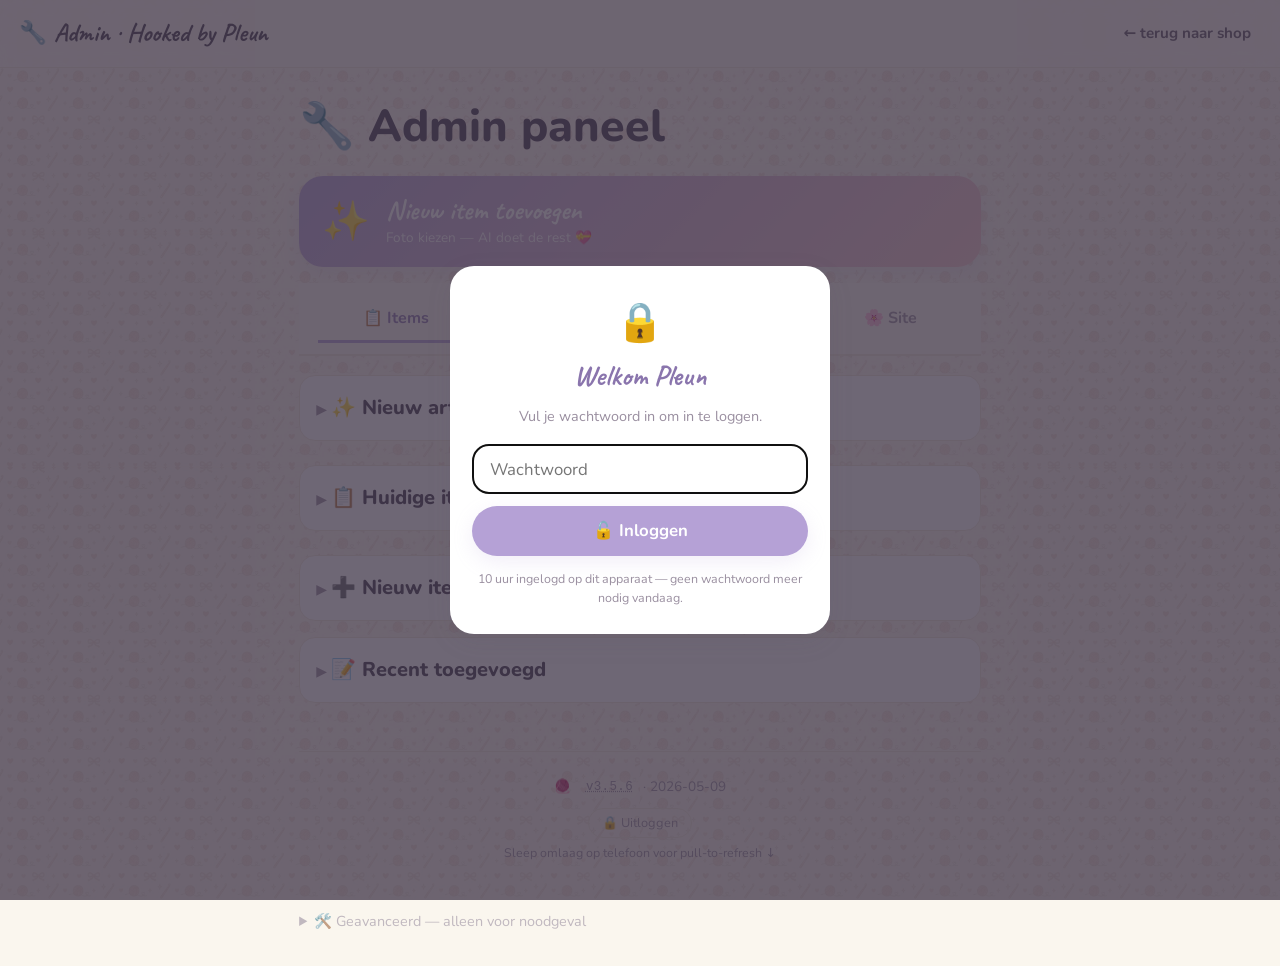
==== admin/index.html @ 7714fb84 "v3.5.6 — eenmalige import van oude KV-stats naar D1 Pleun vroeg: "zijn de oude stats nu verdwiunen?"" ====
<!DOCTYPE html>
<html lang="nl">
<head>
  <meta charset="UTF-8">
  <meta name="viewport" content="width=device-width, initial-scale=1.0">
  <meta http-equiv="Cache-Control" content="no-cache, no-store, must-revalidate">
  <meta http-equiv="Pragma" content="no-cache">
  <meta http-equiv="Expires" content="0">
  <title>🔧 Admin · Hooked by Pleun</title>
  <link rel="icon" type="image/png" href="../img/branding/app-icon.png">
  <link rel="stylesheet" href="../css/style.css?v=3.5.6">
  <link rel="preconnect" href="https://fonts.googleapis.com">
  <link rel="preconnect" href="https://fonts.gstatic.com" crossorigin>
  <link href="https://fonts.googleapis.com/css2?family=Nunito:wght@600;700;800&family=Caveat:wght@500;600;700&display=swap" rel="stylesheet">
  <style>
    .admin-form { max-width: 720px; margin: 2rem auto; padding: 0 1.2rem; }
    .admin-form .veld { margin-bottom: 1rem; }
    .admin-form label { display:block; font-weight:700; margin-bottom:0.3em; color: var(--c-ink); }
    .admin-form input, .admin-form textarea, .admin-form select {
      width: 100%; padding: 0.6em 1em;
      border: 2px solid var(--c-cream-dark); border-radius: var(--r-md);
      font-family: inherit; font-size: 1rem; background: white;
    }
    .admin-form input:focus, .admin-form textarea:focus { outline:2px solid var(--c-lavender); outline-offset:2px; border-color: var(--c-lavender); }
    .admin-form textarea { min-height: 80px; resize: vertical; }
    .admin-form .row { display: grid; grid-template-columns: 1fr 1fr; gap: 1rem; }

    /* === Hero-actie + tab-bar (Dana redesign v3.4) === */
    .hero-action {
      display: flex; align-items: center; gap: 1rem;
      width: 100%; padding: 1.2rem 1.4rem;
      background: linear-gradient(135deg, var(--c-lavender) 0%, var(--c-pink) 100%);
      border: none; border-radius: var(--r-lg);
      color: white; cursor: pointer; text-align: left;
      box-shadow: var(--shadow-warm);
      margin: 0.6rem 0 1rem;
      transition: transform 0.15s, box-shadow 0.15s;
      font-family: inherit;
    }
    .hero-action:hover { transform: translateY(-2px); box-shadow: 0 6px 22px rgba(181, 161, 214, 0.35); }
    .hero-action .hero-emoji { font-size: 2.4rem; flex-shrink: 0; }
    .hero-action .hero-titel { display: block; font-family: 'Caveat', cursive; font-size: 1.7rem; font-weight: 700; line-height: 1.1; }
    .hero-action .hero-sub { display: block; font-size: 0.85rem; opacity: 0.92; margin-top: 0.2em; font-weight: 400; }

    .admin-tabs {
      display: flex; gap: 0.3rem;
      border-bottom: 2px solid var(--c-cream-dark);
      margin-bottom: 1.2rem;
      overflow-x: auto;
      scrollbar-width: none;
    }
    .admin-tabs::-webkit-scrollbar { display: none; }
    .admin-tabs .tab-btn {
      flex: 1 0 auto;
      background: transparent; border: none;
      padding: 0.7em 1em;
      font-family: inherit; font-weight: 700; font-size: 1rem;
      color: var(--c-muted); cursor: pointer;
      border-radius: 0;
      border-bottom: 3px solid transparent;
      margin-bottom: -2px;
      transition: color 0.15s, border-color 0.15s;
      white-space: nowrap;
    }
    .admin-tabs .tab-btn:hover { color: var(--c-ink); }
    .admin-tabs .tab-btn.actief {
      color: var(--c-lavender-dark);
      border-bottom-color: var(--c-lavender);
    }
    .tab-badge {
      background: var(--c-mustard); color: white;
      padding: 0.05em 0.5em; border-radius: var(--r-pill);
      font-size: 0.72rem; font-weight: 700; margin-left: 0.2em;
    }
    .tab-panel { animation: fade-tab 0.2s ease; }
    .tab-panel[hidden] { display: none; }
    @keyframes fade-tab { from { opacity: 0; transform: translateY(4px); } to { opacity: 1; transform: translateY(0); } }

    .footer-detail { margin-top: 1.5rem; opacity: 0.6; }
    .footer-detail:hover { opacity: 0.9; }
    .footer-detail > summary { color: var(--c-muted); font-size: 0.9rem; cursor: pointer; }
    .item-row {
      display:flex; align-items:center; gap: 1rem;
      background: white; padding: 0.6rem; border-radius: var(--r-md);
      margin-bottom: 0.5rem; box-shadow: var(--shadow-soft);
    }
    .item-row img { width: 56px; height: 56px; object-fit: cover; border-radius: var(--r-sm); }
    .item-row .name { flex: 1; font-weight: 700; }
    .item-row .actions button { background:none; border:none; cursor:pointer; padding: 0.3em 0.6em; font-size: 1.1rem; }
    .json-export {
      background: var(--c-ink); color: var(--c-cream);
      padding: 1rem; border-radius: var(--r-md);
      font-family: 'Courier New', monospace; font-size: 0.85rem;
      max-height: 400px; overflow: auto; white-space: pre;
    }
    .info-banner {
      background: #FFF8E1; padding: 0.8em 1em;
      border-radius: var(--r-md); border: 1px solid #FFE57F;
      margin: 1rem 0; font-size: 0.95rem;
    }
    /* === AI Smart Mode === */
    .ai-smart {
      background: linear-gradient(135deg, #f4ebf7 0%, #FFF8E1 100%);
      border: 2px solid var(--c-lavender);
      border-radius: var(--r-lg);
      padding: 1.5rem;
      margin: 2rem 0;
      box-shadow: var(--shadow-soft);
    }
    .ai-smart h2 { margin-top: 0; }
    .ai-smart .ai-drop {
      border: 3px dashed var(--c-lavender-dark);
      border-radius: var(--r-md);
      padding: 2rem 1rem;
      text-align: center;
      background: white;
      cursor: pointer;
      transition: all 0.2s;
      margin-bottom: 1rem;
    }
    .ai-smart .ai-drop.has-photo { padding: 0.5rem; border-style: solid; }
    .ai-smart .ai-drop img { max-width: 100%; max-height: 240px; border-radius: var(--r-md); }
    /* === Foto-verbetersectie === */
    .photo-large-wrap {
      position: relative; border-radius: var(--r-md); overflow: hidden;
      margin-bottom: 0.7rem;
      background: transparent !important;
      min-height: 0 !important;
      max-height: none !important;
      display: block !important;
    }
    /* Hogere specificiteit dan .ai-smart .ai-drop img om max-height:240px te wissen */
    .photo-large-wrap img,
    .ai-smart .ai-drop .photo-large-wrap img {
      width: 100% !important; height: auto !important;
      max-height: none !important; min-height: 0 !important;
      display: block !important;
      object-fit: unset !important;
      background: transparent !important;
      border-radius: 0;
      transition: filter 0.15s;
    }
    .photo-mode-tabs {
      display: flex; border-radius: var(--r-md); overflow: hidden;
      border: 2px solid var(--c-cream-dark); margin-bottom: 0.6rem;
    }
    .photo-mode-btn {
      flex: 1; padding: 0.55em 0.3em; border: none; background: white;
      font-family: inherit; font-weight: 700; font-size: 0.82rem; cursor: pointer;
      color: var(--c-muted); transition: background 0.15s, color 0.15s;
      border-right: 2px solid var(--c-cream-dark);
    }
    .photo-mode-btn:last-child { border-right: none; }
    .photo-mode-btn.active { background: var(--c-lavender); color: white; }
    .photo-sliders {
      background: white; border-radius: var(--r-md); padding: 0.6rem 0.8rem;
      border: 2px solid var(--c-cream-dark); margin-bottom: 0.6rem;
    }
    .photo-slider-row { margin-bottom: 0.4rem; }
    .photo-slider-row:last-child { margin-bottom: 0; }
    .photo-slider-row label { font-size: 0.82rem; font-weight: 700; color: var(--c-ink); display: flex; justify-content: space-between; margin-bottom: 0.2em; }
    .photo-slider-row input[type=range] { width: 100%; accent-color: var(--c-lavender); cursor: pointer; }
    .photo-compare {
      display: grid; grid-template-columns: 1fr 1fr; gap: 0.5rem; margin-bottom: 0.5rem;
    }
    .photo-compare .pc-card {
      background: var(--c-cream); border: 2px solid transparent;
      border-radius: var(--r-md); padding: 0.4rem;
      cursor: pointer; text-align: center;
      transition: border-color 0.15s;
    }
    .photo-compare .pc-card:hover { border-color: var(--c-lavender); }
    .photo-compare .pc-card.selected { border-color: var(--c-lavender); background: #f4ebf7; }
    .photo-compare .pc-card img {
      width: 100%; aspect-ratio: 1/1; object-fit: cover;
      border-radius: var(--r-sm); display: block; margin-bottom: 0.25rem;
    }
    .photo-compare .pc-label { font-weight: 700; font-size: 0.78rem; color: var(--c-ink); }
    .photo-compare .pc-sub { font-size: 0.68rem; color: var(--c-muted); }
    .photo-actions { display: flex; gap: 0.5rem; margin-top: 0.5rem; }
    .photo-actions .btn { flex: 1; }
    /* Behouden voor stap-3 slider */
    .photo-bri-row {
      padding: 0.4rem 0.6rem; background: white; border-radius: var(--r-md);
      border: 2px solid var(--c-cream-dark);
    }
    .photo-bri-row label { font-size: 0.82rem; font-weight: 700; color: var(--c-ink); display: flex; justify-content: space-between; margin-bottom: 0.2em; }
    .photo-bri-row input[type=range] { width: 100%; accent-color: var(--c-lavender); cursor: pointer; }
    .ai-smart .ai-row { display: grid; grid-template-columns: 1fr 1fr; gap: 0.8rem; margin-bottom: 1rem; }
    .ai-smart input { padding: 0.7em 1em; border: 2px solid var(--c-cream-dark); border-radius: var(--r-md); font-size: 1rem; font-family: inherit; }
    .ai-smart input:focus { outline: 2px solid var(--c-lavender); outline-offset: 2px; border-color: var(--c-lavender); }
    .ai-preview {
      background: white; border-radius: var(--r-md); padding: 1rem;
      margin-top: 1rem; border-left: 4px solid var(--c-mustard);
      display: none;
    }
    .ai-preview.show { display: block; }
    .ai-preview .label { font-size: 0.85rem; color: var(--c-muted); font-weight: 700; text-transform: uppercase; letter-spacing: 0.05em; }
    .ai-preview .value { font-size: 1.05rem; margin-bottom: 0.6rem; }
    .ai-status { font-size: 0.95rem; padding: 0.6em 1em; border-radius: var(--r-md); margin-top: 0.6rem; display: none; }
    .ai-status.show { display: block; }
    .ai-status.success { background: #E8F5E9; color: #1B5E20; }
    .ai-status.error { background: #FFEBEE; color: #B71C1C; }
    .ai-status.busy { background: #E3F2FD; color: #0D47A1; }
    .ai-gate {
      background: white; padding: 1.5rem; border-radius: var(--r-md);
      text-align: center; margin: 1rem 0;
    }
    .ai-gate input { margin: 0.5rem 0; min-width: 240px; }

    /* === Wizard === */
    .wiz-steps {
      display: grid; grid-template-columns: repeat(4, 1fr); gap: 0.4rem;
      margin: 1rem 0 1.5rem;
    }
    .wiz-step {
      text-align: center; font-size: 0.8rem; font-weight: 700;
      padding: 0.6em 0.4em; border-radius: var(--r-md);
      background: white; color: var(--c-muted); border: 1px solid var(--c-cream-dark);
    }
    .wiz-step.done { background: #E8F5E9; color: #1B5E20; border-color: #C8E6C9; }
    .wiz-step.active { background: var(--c-lavender); color: white; border-color: var(--c-lavender-dark); }

    .wiz-pane { display: none; }
    .wiz-pane.active { display: block; }
    .wiz-pane h3 { margin-top: 0; color: var(--c-lavender-dark); }

    .wiz-grid { display: grid; gap: 0.8rem; margin-bottom: 1rem; }
    .wiz-grid .veld label { display: block; font-weight: 700; margin-bottom: 0.2em; font-size: 0.9rem; color: var(--c-ink); }
    .wiz-grid .hint { font-size: 0.8rem; color: var(--c-muted); margin: -0.1em 0 0.3em; }
    .wiz-grid input, .wiz-grid select, .wiz-grid textarea {
      width: 100%; padding: 0.6em 0.9em;
      border: 2px solid var(--c-cream-dark); border-radius: var(--r-md);
      font-family: inherit; font-size: 0.95rem; background: white; box-sizing: border-box;
    }
    .wiz-grid input:focus, .wiz-grid select:focus, .wiz-grid textarea:focus { outline: 2px solid var(--c-lavender); outline-offset: 2px; border-color: var(--c-lavender); }
    .wiz-grid textarea { resize: vertical; min-height: 70px; }
    @media (min-width: 600px) { .wiz-row { display: grid; grid-template-columns: 1fr 1fr; gap: 0.8rem; } }

    .wiz-panels { display: grid; gap: 1rem; }
    @media (min-width: 800px) { .wiz-panels { grid-template-columns: 1fr 1fr; } }

    /* === Panel-tabs (mobiel) === */
    .wiz-panel-tabs {
      display: flex; border-radius: var(--r-md); overflow: hidden;
      border: 2px solid var(--c-cream-dark); margin-bottom: 0.8rem;
    }
    .wiz-panel-tab {
      flex: 1; padding: 0.65em 0.4em; border: none;
      background: white; font-family: inherit; font-weight: 700;
      font-size: 0.88rem; cursor: pointer; color: var(--c-muted);
      transition: background 0.15s, color 0.15s;
      border-right: 2px solid var(--c-cream-dark);
    }
    .wiz-panel-tab:last-child { border-right: none; }
    .wiz-panel-tab.active { background: var(--c-lavender); color: white; }
    .wiz-panel-tab.tab-done { color: #2E7D32; }
    .wiz-panel-tab.active.tab-done { background: #2E7D32; color: white; }
    .wiz-panel.ch-off { display: none !important; }
    @media (max-width: 799px) {
      .wiz-panel { display: none; }
      .wiz-panel.tab-active:not(.ch-off) { display: flex; }
    }
    @media (min-width: 800px) {
      .wiz-panel-tabs { display: none; }
      .wiz-panel:not(.ch-off) { display: flex; }
    }
    .wiz-panel {
      background: white; border-radius: var(--r-md); padding: 1rem;
      box-shadow: var(--shadow-soft);
      display: flex; flex-direction: column; gap: 0.6rem;
      border-top: 4px solid var(--c-lavender);
    }
    .wiz-panel.approved { border-top-color: #2E7D32; background: #F1F8E9; }
    .wiz-panel h4 { margin: 0; color: var(--c-ink); display: flex; justify-content: space-between; align-items: center; }
    .wiz-panel h4 .badge-status { font-size: 0.75rem; padding: 0.2em 0.6em; border-radius: 99px; background: var(--c-cream-dark); color: var(--c-muted); }
    .wiz-panel.approved h4 .badge-status { background: #2E7D32; color: white; }
    .wiz-panel.busy { position: relative; }
    .wiz-panel.busy::after {
      content: '🌸 AI is bezig...';
      position: absolute; inset: 0;
      background: rgba(244, 235, 247, 0.92);
      display: flex; align-items: center; justify-content: center;
      font-weight: 700; color: var(--c-lavender-dark); font-size: 1.1rem;
      border-radius: var(--r-md);
      animation: pulseBusy 1.2s ease-in-out infinite;
      z-index: 10;
    }

    .wiz-preview {
      background: var(--c-cream); padding: 0.8rem; border-radius: var(--r-md);
      font-size: 0.9rem; line-height: 1.5; white-space: pre-wrap;
      max-height: 320px; overflow-y: auto;
    }
    .wiz-preview .pv-label { font-weight: 700; color: var(--c-lavender-dark); font-size: 0.8rem; text-transform: uppercase; letter-spacing: 0.04em; display: block; margin-top: 0.6em; }
    .wiz-preview .pv-label:first-child { margin-top: 0; }
    .wiz-preview .pv-edit {
      width: 100%; box-sizing: border-box;
      background: white; border: 2px solid var(--c-cream-dark); border-radius: 6px;
      padding: 0.5em 0.6em; font: inherit; color: inherit; -webkit-appearance: none;
      margin-top: 0.15em; transition: border-color 0.15s, background 0.15s;
      font-size: 16px;  /* iOS zoom-fix bij focus */
    }
    .wiz-preview .pv-edit:hover { border-color: var(--c-lavender); }
    .wiz-preview .pv-edit:focus { outline: 2px solid var(--c-lavender); outline-offset: 2px; border-color: var(--c-lavender); background: #fffdf6; }
    .wiz-preview textarea.pv-edit { min-height: 90px; resize: vertical; line-height: 1.45; }
    .wiz-edit-hint { font-size:0.78rem; color:var(--c-muted); margin:-0.2em 0 0.4em; font-style:italic; }

    .wiz-cmt { width: 100%; min-height: 60px; padding: 0.5em 0.8em; border: 2px solid var(--c-cream-dark); border-radius: var(--r-md); font-family: inherit; font-size: 0.9rem; resize: vertical; box-sizing: border-box; transition: border-color 0.2s; }
    .wiz-cmt:focus { outline: 2px solid var(--c-lavender); outline-offset: 2px; border-color: var(--c-lavender); }
    .wiz-cmt.shake { animation: shake 0.4s; border-color: #c62828; }
    @keyframes shake { 0%,100%{transform:translateX(0)} 25%{transform:translateX(-6px)} 75%{transform:translateX(6px)} }
    .refine-btn.btn-empty { opacity: 0.55; }
    .refine-btn.refine-busy {
      background: var(--c-lavender) !important;
      color: white !important;
      cursor: wait;
      animation: pulseBusy 1.2s ease-in-out infinite;
    }
    @keyframes pulseBusy { 0%,100%{opacity:1} 50%{opacity:0.65} }

    .wiz-chips { display: flex; flex-wrap: wrap; gap: 0.3rem; }
    .wiz-chip {
      background: var(--c-cream-dark); border: 1px solid var(--c-cream-dark); color: var(--c-text);
      padding: 0.25em 0.7em; border-radius: 99px; cursor: pointer; font-size: 0.8rem;
      font-family: inherit;
    }
    .wiz-chip:hover { background: var(--c-lavender); color: white; }

    .wiz-panel-actions { display: grid; grid-template-columns: 1fr 1fr; gap: 0.5rem; }
    .wiz-panel-publish { display: block; padding-top: 0.6rem; margin-top: 0.6rem; border-top: 2px dashed var(--c-cream-dark); }
    .wiz-panel-publish .btn { opacity: 0.75; transition: opacity 0.2s; }
    .wiz-panel.approved .wiz-panel-publish .btn { opacity: 1; }
    .wiz-publish-block {
      grid-column: 1 / -1;
      background: linear-gradient(135deg, var(--c-lavender), var(--c-pink));
      padding: 1.2rem; border-radius: var(--r-md); text-align: center; color: white;
      margin-top: 1rem; display: none;
    }
    .wiz-publish-block.show { display: block; }
    .wiz-publish-block h3 { color: white; margin-top: 0; }
    .wiz-publish-block .btn { background: white; color: var(--c-lavender-dark); }
    .wiz-publish-block .btn:hover { background: var(--c-cream); }

    .wiz-loader {
      text-align: center; padding: 2rem;
      font-size: 1.1rem; color: var(--c-lavender-dark);
    }
    .wiz-loader-icon { font-size: 2.5rem; animation: pulse 1.2s ease-in-out infinite; display: inline-block; }
    @keyframes pulse { 0%, 100% { transform: scale(1); } 50% { transform: scale(1.15); } }
  </style>
</head>
<body>

  <!-- Login-modal — verschijnt bij pagina-open als geen geldige sessie -->
  <div id="login-modal" style="display:none; position:fixed; inset:0; background:rgba(62,52,71,0.75); z-index:2000; align-items:center; justify-content:center; padding:1rem;">
    <div style="background:white; border-radius:var(--r-lg); padding:1.6rem 1.4rem; max-width:380px; width:100%; box-shadow:var(--shadow-medium); text-align:center;">
      <p style="font-size:2.4rem; margin:0">🔒</p>
      <h2 style="margin:0.2em 0 0.4em; font-family:'Caveat', cursive; color:var(--c-lavender-dark); font-size:1.8rem">Welkom Pleun</h2>
      <p style="color:var(--c-muted); margin:0 0 1rem; font-size:0.9rem">Vul je wachtwoord in om in te loggen.</p>
      <input type="password" id="login-pw" placeholder="Wachtwoord" autofocus
             style="width:100%; padding:0.7em 0.9em; border:2px solid var(--c-cream-dark); border-radius:var(--r-md); font-family:inherit; font-size:1.05rem; margin-bottom:0.7rem; box-sizing:border-box">
      <button type="button" id="login-submit" class="btn full" style="font-size:1.05rem">🔓 Inloggen</button>
      <p id="login-msg" style="display:none; margin:0.6rem 0 0; font-size:0.85rem; color:#B71C1C"></p>
      <p style="font-size:0.78rem; color:var(--c-muted); margin:0.8rem 0 0">10 uur ingelogd op dit apparaat — geen wachtwoord meer nodig vandaag.</p>
    </div>
  </div>

  <nav>
    <a href="../index.html" class="logo"><span class="icon">🔧</span> Admin · Hooked by Pleun</a>
    <div class="links"><a href="../index.html">← terug naar shop</a></div>
  </nav>

  <div class="admin-form">
    <h1>🔧 Admin paneel</h1>

    <!-- Hero: primaire actie — nieuw item toevoegen via AI wizard -->
    <button type="button" id="hero-new-item" class="hero-action" onclick="openHeroWizard()">
      <span class="hero-emoji">✨</span>
      <span>
        <span class="hero-titel">Nieuw item toevoegen</span>
        <span class="hero-sub">Foto kiezen — AI doet de rest 💝</span>
      </span>
    </button>

    <!-- Tab-bar — Pleun klikt naar wat ze nu wil doen -->
    <nav class="admin-tabs" role="tablist">
      <button type="button" class="tab-btn actief" data-tab="items" role="tab">📋 Items</button>
      <button type="button" class="tab-btn" data-tab="reviews" role="tab">💬 Reviews <span id="tab-reviews-badge" class="tab-badge" style="display:none">0</span></button>
      <button type="button" class="tab-btn" data-tab="stats" role="tab">📊 Stats</button>
      <button type="button" class="tab-btn" data-tab="site" role="tab">🌸 Site</button>
    </nav>

    <!-- Modus-switcher (verstopt, alleen actief in Geavanceerd) -->
    <div class="modus-switcher" hidden>
      <button class="ms-btn actief" data-modus="single">✨ Eén item</button>
      <button class="ms-btn ms-btn-small" data-modus="bulk" title="Alleen samen met papa!">📦 Bulk</button>
    </div>

    <!-- ================================================ -->
    <!-- 📦 BULK IMPORT — voor Dave                        -->
    <!-- ================================================ -->
    <div class="bulk-section" id="bulk-section" hidden>
      <h2>📦 Bulk import — meerdere items tegelijk</h2>
      <p style="color:var(--c-text); margin-top:0">
        Upload alle foto's, groepeer ze per artikel en vul tekst + prijs in.
        Dave's chat genereert daarna de leuke Pleun-stem teksten en zet alles op de site.
      </p>

      <div class="bulk-step">
        <h3>Stap 1 — Foto's kiezen</h3>
        <button class="btn full" id="bulk-pick-btn">📸 Selecteer foto's uit een map</button>
        <input type="file" id="bulk-files" multiple accept="image/*" hidden>
        <p class="cd-hint">Tip: tik op de eerste foto, scroll, shift-tik op de laatste om alles tegelijk te kiezen.</p>
      </div>

      <div class="bulk-step" id="bulk-items-wrap" hidden>
        <h3>Stap 2 — Groeperen en invullen</h3>
        <p class="cd-hint">Elke foto = standaard 1 item. Voeg foto's bij een item toe via <em>+ extra foto</em>, of voeg een kleur-variant toe via <em>+ kleur</em>.</p>
        <div id="bulk-items"></div>
      </div>

      <div class="bulk-step" id="bulk-export-wrap" hidden>
        <h3>Stap 3 — Exporteren</h3>
        <p class="cd-hint">Download een ZIP met alle bewerkte foto's + intake.json. Geef die aan Dave's chat — hij regelt de rest.</p>
        <button class="btn full" id="bulk-export-btn">💾 Download intake.zip</button>
        <p id="bulk-export-status" class="cd-hint" style="margin-top:0.5em"></p>
      </div>
    </div>

    <!-- Foto-bewerk modal -->
    <div class="bulk-photo-modal" id="bulk-photo-modal" hidden>
      <div class="bulk-photo-box">
        <button class="bulk-photo-close" aria-label="Sluiten">×</button>
        <div class="bulk-photo-preview"><canvas id="bulk-photo-canvas"></canvas></div>
        <div class="bulk-photo-controls">
          <label>☀️ Helderheid <span id="bulk-bri-val">0</span></label>
          <input type="range" id="bulk-bri" min="-50" max="50" step="5" value="0">
          <label>🎚️ Contrast <span id="bulk-con-val">0</span></label>
          <input type="range" id="bulk-con" min="-50" max="50" step="5" value="0">
          <label>🌈 Saturatie <span id="bulk-sat-val">0</span></label>
          <input type="range" id="bulk-sat" min="-50" max="50" step="5" value="0">
          <div style="display:flex; gap:0.5rem; margin-top:0.6rem">
            <button class="btn secondary" id="bulk-photo-reset" style="flex:1">↺ Reset</button>
            <button class="btn" id="bulk-photo-save" style="flex:2">✅ Toepassen</button>
          </div>
        </div>
      </div>
    </div>

    <!-- ====== TAB: ITEMS — alles rond items toevoegen/bewerken ====== -->
    <section class="tab-panel actief" id="tab-items" data-tab="items">

    <!-- ================================================ -->
    <!-- ✨ AI Wizard — voor Pleun                          -->
    <!-- ================================================ -->
    <details class="admin-section" id="ai-wizard-details" style="margin-bottom:1rem">
      <summary>✨ Nieuw artikel toevoegen (AI-wizard)</summary>
    <div class="ai-smart" id="ai-smart" style="margin-top:0.6rem">
      <h2>✨ Nieuw artikel toevoegen</h2>
      <p style="color:var(--c-text); margin-top:0">Vul iets in over je nieuwe item. AI schrijft een tekst voor de site én een post voor je WhatsApp-kanaal. Je kan alles aanpassen tot het perfect is.</p>

      <!-- Wachtwoord-poort -->
      <div class="ai-gate" id="ai-gate">
        <p style="margin-top:0">🔒 Wachtwoord nodig</p>
        <input type="password" id="ai-password" placeholder="Wachtwoord">
        <br>
        <button class="btn" onclick="aiUnlock()">🔓 Inloggen</button>
        <p id="ai-gate-msg" style="color:var(--c-muted); font-size:0.9rem; margin-bottom:0"></p>
      </div>

      <!-- Wizard (verschijnt na login) -->
      <div id="ai-main" style="display:none">
        <div class="wiz-steps">
          <div class="wiz-step active" data-step="1">1. Invullen</div>
          <div class="wiz-step" data-step="2">2. AI maakt</div>
          <div class="wiz-step" data-step="3">3. Review</div>
          <div class="wiz-step" data-step="4">4. Plaatsen</div>
        </div>

        <!-- ===== STAP 1: INPUT ===== -->
        <div class="wiz-pane active" data-pane="1">
          <h3>📸 Vertel iets over je nieuwe item</h3>

          <div class="ai-drop" id="ai-drop">
            <div id="ai-drop-content">
              <p style="font-size:2.5rem; margin:0">📸</p>
              <p style="font-weight:700; color:var(--c-lavender-dark); margin:0.5em 0">
                Tap om foto te kiezen <em>of sleep 'm hierin</em>
              </p>
              <p style="color:var(--c-muted); font-size:0.9rem; margin:0">JPG of PNG, vanuit camera-rol of map</p>
            </div>
            <input id="ai-file" type="file" accept="image/*" style="display:none">
          </div>

          <div class="wiz-grid">
            <div class="wiz-row">
              <div class="veld">
                <label>Naam *</label>
                <input id="w-naam" placeholder="bv. Lichtroze scrunchie">
              </div>
              <div class="veld">
                <label>Prijs (€) *</label>
                <input id="w-prijs" type="number" step="0.25" min="0" placeholder="8">
              </div>
            </div>

            <div class="wiz-row">
              <div class="veld">
                <label>Categorie</label>
                <select id="w-categorie">
                  <option value="">— laat AI raden —</option>
                  <option>diertjes</option>
                  <option>scrunchies</option>
                  <option>blobs</option>
                  <option>sleutelhangers</option>
                  <option>mutsen</option>
                  <option>onderzetters</option>
                  <option>tassen</option>
                  <option>haakpakketten</option>
                </select>
              </div>
              <div class="veld">
                <label>Hoeveel uur duurde het?</label>
                <input id="w-uren" placeholder="bv. 2 uur, of een hele middag">
              </div>
            </div>

            <div class="veld">
              <label>Kleuren of welke wol</label>
              <p class="hint">Als je het zelf invult is AI accurater dan wanneer ie alleen de foto ziet.</p>
              <input id="w-kleuren" placeholder="bv. lila, peach, beige · katoen Drops Paris">
            </div>

            <div class="veld">
              <label>Voor wie zou dit leuk zijn?</label>
              <input id="w-voorwie" placeholder="bv. iemand die van pastel houdt, of een tienermeisje">
            </div>

            <div class="wiz-row">
              <div class="veld">
                <label>Afmeting (optioneel)</label>
                <input id="w-afmeting" placeholder="bv. 4 cm breed, of 12 cm hoog">
              </div>
              <div class="veld">
                <label>Iets bijzonders eraan?</label>
                <input id="w-bijzonders" placeholder="bv. eerste van een serie, of glow-in-the-dark">
              </div>
            </div>

            <div class="veld">
              <label>Vertel iets over dit ding (in je eigen woorden)</label>
              <p class="hint">Hoe meer je vertelt, hoe beter AI je stem kan vangen.</p>
              <textarea id="w-vrij" placeholder="bv. 'ik heb deze gehaakt toen ik in het vliegtuig zat naar oma. de kleuren zijn zo zacht en knuffelig'"></textarea>
            </div>
          </div>

          <div class="veld" style="background:white; padding:0.9rem 1rem; border-radius:var(--r-md); margin-top:0.5rem">
            <label style="margin-bottom:0.4em">Wat wil je hiervan maken?</label>
            <p class="hint" style="margin:0 0 0.5em">Vink aan wat je wil. AI maakt alleen het aangevinkte.</p>
            <label style="display:flex; align-items:center; gap:0.5em; font-weight:500; margin:0.3em 0; cursor:pointer">
              <input type="checkbox" id="ch-website" checked style="width:1.2em; height:1.2em; cursor:pointer">
              <span>🌐 Een tekst voor op de website</span>
            </label>
            <label style="display:flex; align-items:center; gap:0.5em; font-weight:500; margin:0.3em 0; cursor:pointer">
              <input type="checkbox" id="ch-social" checked style="width:1.2em; height:1.2em; cursor:pointer">
              <span>📱 Een post voor het WhatsApp-kanaal</span>
            </label>
          </div>

          <button class="btn full" id="btn-generate" onclick="wizGenerate()">✨ Maak voorstellen (AI)</button>
        </div>

        <!-- ===== STAP 2: LOADING ===== -->
        <div class="wiz-pane" data-pane="2">
          <div class="wiz-loader">
            <div class="wiz-loader-icon">🌸</div>
            <p>AI is aan het werk...<br><small style="color:var(--c-muted)">Foto bekijken + tekst schrijven (~5-15 sec)</small></p>
          </div>
        </div>

        <!-- ===== STAP 3: REVIEW ===== -->
        <div class="wiz-pane" data-pane="3">
          <h3>👀 Bekijk en pas aan</h3>
          <p style="color:var(--c-muted); margin-top:-0.5em">Klik op tekst om aan te passen. "✓ Akkoord" → krijg je een plaats-knop. Je kunt alleen de website plaatsen, alleen de WhatsApp-post kopiëren, of allebei.</p>

          <!-- Foto-overzicht + sliders -->
          <div id="step3-photo" style="display:none; margin-bottom:0.8rem; background:white; border-radius:var(--r-md); padding:0.7rem; box-shadow:var(--shadow-soft)">
            <div style="display:flex; gap:0.8rem; align-items:flex-start">
              <img id="step3-thumb" src="" alt="gekozen foto" style="width:80px; height:80px; object-fit:cover; border-radius:var(--r-sm); flex-shrink:0; transition:filter 0.15s">
              <div style="flex:1; min-width:0">
                <div style="font-weight:700; font-size:0.85rem; margin-bottom:0.4em; color:var(--c-lavender-dark)">📸 Hoofdfoto</div>
                <div class="photo-bri-row" style="margin:0 0 0.4rem">
                  <label>☀️ Helderheid <span id="bri-val3">0</span></label>
                  <input type="range" id="photo-bri3" min="-50" max="50" step="5" value="0">
                </div>
                <div class="photo-bri-row" style="margin:0">
                  <label>🎚️ Contrast <span id="con-val3">0</span></label>
                  <input type="range" id="photo-con3" min="-50" max="50" step="5" value="0">
                </div>
              </div>
            </div>
          </div>

          <!-- Extra foto's (multi) -->
          <div id="step3-extra-photos" style="display:none; margin-bottom:0.8rem; background:white; border-radius:var(--r-md); padding:0.7rem; box-shadow:var(--shadow-soft)">
            <div style="display:flex; align-items:center; justify-content:space-between; margin-bottom:0.5rem; gap:0.5rem; flex-wrap:wrap">
              <strong style="color:var(--c-lavender-dark); font-size:0.9rem">📷 Extra foto's hoofdvariant <span id="extra-count" style="color:var(--c-muted); font-weight:400">(0)</span></strong>
              <input type="text" id="hoofd-kleur" placeholder="Kleur hoofdvariant (bv. lichtroze)" style="flex:1; min-width:140px; padding:0.35em 0.6em; font-family:inherit; font-size:0.85rem; border:1.5px solid var(--c-cream-dark); border-radius:var(--r-sm); background:white">
              <button type="button" id="btn-extra-add" style="background:var(--c-cream); border:1.5px dashed var(--c-lavender); border-radius:var(--r-sm); padding:0.35em 0.7em; font-family:inherit; font-size:0.85rem; cursor:pointer; color:var(--c-lavender-dark)">+ Foto's</button>
              <input type="file" id="extra-files" multiple accept="image/*" hidden>
            </div>
            <p class="cd-hint" style="margin:0 0 0.4em 0; font-size:0.78rem">Kleur is alleen nodig als je hieronder ook andere kleur-varianten toevoegt.</p>
            <div id="extra-photos-list"></div>
          </div>

          <!-- Kleur-varianten -->
          <div id="step3-color-variants" style="display:none; margin-bottom:0.8rem; background:white; border-radius:var(--r-md); padding:0.7rem; box-shadow:var(--shadow-soft)">
            <div style="display:flex; align-items:center; justify-content:space-between; margin-bottom:0.5rem">
              <strong style="color:var(--c-pink-dark); font-size:0.9rem">🎨 Kleur-varianten <span id="cv-count" style="color:var(--c-muted); font-weight:400">(0)</span></strong>
              <button type="button" id="btn-cv-add" style="background:var(--c-cream); border:1.5px dashed var(--c-pink-dark); border-radius:var(--r-sm); padding:0.35em 0.7em; font-family:inherit; font-size:0.85rem; cursor:pointer; color:var(--c-pink-dark)">+ Kleur-variant</button>
            </div>
            <p class="cd-hint" style="margin:0 0 0.4em 0; font-size:0.78rem">Voor items die in meerdere kleuren bestaan — elke kleur heeft eigen foto's en voorraad.</p>
            <div id="color-variants-list"></div>
          </div>

          <div id="panel-tabs-wrap" style="display:none">
            <div class="wiz-panel-tabs" id="panel-tabs">
              <button class="wiz-panel-tab active" id="tab-website" onclick="selectPanelTab('website')">🌐 Website</button>
              <button class="wiz-panel-tab" id="tab-social" onclick="selectPanelTab('social')">📱 WhatsApp</button>
            </div>
            <p style="font-size:0.78rem; color:var(--c-muted); margin:0.2em 0 0.6em; text-align:center">Schakel hier tussen de website-tekst en de WhatsApp-post</p>
          </div>

          <div class="wiz-panels">
            <!-- Website panel -->
            <div class="wiz-panel" id="panel-website">
              <h4>🌐 Op de website <span class="badge-status">in review</span></h4>
              <div class="wiz-preview" id="prev-website"></div>
              <textarea class="wiz-cmt" id="cmt-website" placeholder="Wat moet anders? (laat leeg = ✓ akkoord)"></textarea>
              <div class="wiz-chips" id="chips-website">
                <button type="button" class="wiz-chip" data-chip="korter">korter</button>
                <button type="button" class="wiz-chip" data-chip="vrolijker">vrolijker</button>
                <button type="button" class="wiz-chip" data-chip="meer emoji">meer emoji</button>
                <button type="button" class="wiz-chip" data-chip="minder formeel">minder formeel</button>
                <button type="button" class="wiz-chip" data-chip="korter en speelser">korter en speelser</button>
              </div>
              <div class="wiz-panel-actions">
                <button class="btn secondary refine-btn" data-type="website" onclick="wizRefine('website')">🔄 Andere versie</button>
                <button class="btn mustard" onclick="wizApprove('website')">✓ Akkoord</button>
              </div>
              <div class="wiz-panel-publish">
                <button class="btn full mustard" onclick="wizPublish()">🌐 Plaats op de site</button>
                <p style="font-size:0.78rem; color:var(--c-muted); margin:0.3em 0 0; text-align:center">Foto + tekst gaan naar GitHub</p>
              </div>
            </div>

            <!-- Social panel -->
            <div class="wiz-panel" id="panel-social">
              <h4>📱 WhatsApp-kanaal <span class="badge-status">in review</span></h4>
              <div class="wiz-preview" id="prev-social"></div>
              <textarea class="wiz-cmt" id="cmt-social" placeholder="Wat moet anders? (laat leeg = ✓ akkoord)"></textarea>
              <div class="wiz-chips" id="chips-social">
                <button type="button" class="wiz-chip" data-chip="meer emoji">meer emoji</button>
                <button type="button" class="wiz-chip" data-chip="spannender">spannender</button>
                <button type="button" class="wiz-chip" data-chip="korter">korter</button>
                <button type="button" class="wiz-chip" data-chip="met meer hype">met meer hype</button>
                <button type="button" class="wiz-chip" data-chip="rustiger">rustiger</button>
              </div>
              <div class="wiz-panel-actions">
                <button class="btn secondary refine-btn" data-type="social" onclick="wizRefine('social')">🔄 Andere versie</button>
                <button class="btn mustard" onclick="wizApprove('social')">✓ Akkoord</button>
              </div>
              <div class="wiz-panel-publish">
                <button class="btn full mustard" onclick="wizCopySocial()">📤 Deel via WhatsApp (+ foto)</button>
                <p style="font-size:0.78rem; color:var(--c-muted); margin:0.3em 0 0; text-align:center">Plak in je WhatsApp-kanaal</p>
              </div>
            </div>
          </div>

          <div class="wiz-publish-block" id="wiz-publish-block" style="display:none"></div>
        </div>

        <!-- ===== STAP 4: SUCCESS ===== -->
        <div class="wiz-pane" data-pane="4">
          <div style="text-align:center; padding:2rem 1rem">
            <div style="font-size:3rem">✅</div>
            <h3 id="success-title">Klaar!</h3>
            <p id="success-msg" style="color:var(--c-text)"></p>
            <div class="bestel-acties" style="max-width:340px; margin:1rem auto">
              <button class="btn full" onclick="wizCopySocial()">📤 Deel via WhatsApp (+ foto)</button>
              <button class="btn secondary full" onclick="wizReset()">➕ Volgend item</button>
            </div>
          </div>
        </div>

        <div class="ai-status" id="ai-status"></div>
      </div>
    </div>
    </details>

    <details style="margin-top:1.5rem" class="admin-section">
      <summary>📋 Huidige items <span id="huidige-count-badge" class="section-count"></span></summary>
      <div id="item-list" style="margin-top:0.8rem"></div>
    </details>

    <details class="admin-section" id="form-details" style="margin-top:1.5rem">
      <summary>➕ Nieuw item / bewerken</summary>
      <p style="color:var(--c-muted); font-size:0.9rem; margin:0.5rem 0">Klik op ✏️ bij een item hierboven, of vul hieronder een nieuw item in. Wijziging gaat direct live op de site.</p>

    <!-- AI-balk — verschijnt alleen bij bestaand item bewerken -->
    <div id="edit-ai-bar" style="display:none; background:linear-gradient(135deg,#f4ebf7,#FFF8E1); border:2px solid var(--c-lavender); border-radius:var(--r-md); padding:1rem; margin-bottom:1rem">
      <div style="font-weight:700; margin:0 0 0.7rem; color:var(--c-lavender-dark); font-size:0.95rem">✏️ Bezig met: <span id="edit-item-naam"></span></div>

      <!-- Smart edit: AI past gerichte wijziging toe in eigen woorden -->
      <div style="background:white; border-radius:var(--r-sm); padding:0.7rem 0.8rem; margin-bottom:0.7rem">
        <label for="smart-edit-text" style="font-weight:700; font-size:0.9rem; color:var(--c-ink); display:block; margin-bottom:0.2em">
          💬 Snelle wijziging in eigen woorden
        </label>
        <p style="font-size:0.8rem; color:var(--c-muted); margin:0 0 0.4rem">
          Bijv: <em>"haal duplicaat kleuren weg, hou alleen lichtgroen en donkergroen"</em>, of <em>"verander de naam in Sammie Junior"</em>. Foto's blijven gegarandeerd intact.
        </p>
        <textarea id="smart-edit-text" placeholder="Wat wil je veranderen?" style="width:100%; min-height:55px; padding:0.5em 0.7em; border:2px solid var(--c-cream-dark); border-radius:var(--r-sm); font-family:inherit; font-size:0.92rem; resize:vertical"></textarea>
        <button type="button" class="btn full mustard" id="btn-smart-edit" onclick="smartEdit()" style="margin-top:0.4rem">✨ AI past het aan</button>
        <p id="smart-edit-status" style="display:none; margin:0.4rem 0 0; font-size:0.85rem"></p>
      </div>

      <div style="display:flex; gap:0.5rem; flex-wrap:wrap">
        <button type="button" class="btn secondary" onclick="editWithAI()">✨ AI herzien (alles opnieuw)</button>
        <button type="button" class="btn secondary" id="edit-photo-toggle-btn" onclick="toggleEditPhotoTweak()">📸 Foto tweaken</button>
      </div>

      <!-- Foto-tweak panel -->
      <div id="edit-photo-tweak" style="display:none; margin-top:1rem; padding-top:1rem; border-top:2px dashed var(--c-cream-dark)">
        <div id="edit-photo-loading" style="text-align:center; padding:1rem; color:var(--c-muted)">📸 Foto laden...</div>
        <div id="edit-photo-ui" style="display:none">
          <div class="photo-large-wrap">
            <img id="ep-preview" src="" alt="foto preview">
          </div>
          <div class="photo-mode-tabs">
            <button class="photo-mode-btn active" data-mode="auto"      onclick="editPhotoSetMode('auto')">🤖 Automatisch</button>
            <button class="photo-mode-btn"         data-mode="origineel" onclick="editPhotoSetMode('origineel')">📷 Origineel</button>
            <button class="photo-mode-btn"         data-mode="handmatig" onclick="editPhotoSetMode('handmatig')">✏️ Handmatig</button>
          </div>
          <div class="photo-sliders" id="ep-sliders" style="display:none">
            <div class="photo-slider-row">
              <label>☀️ Helderheid <span id="ep-bri-val">0</span></label>
              <input type="range" id="ep-bri" min="-50" max="50" step="5" value="0">
            </div>
            <div class="photo-slider-row">
              <label>🎚️ Contrast <span id="ep-con-val">0</span></label>
              <input type="range" id="ep-con" min="-50" max="50" step="5" value="0">
            </div>
          </div>
          <div class="photo-compare" id="ep-compare">
            <div class="pc-card" data-pick="original" onclick="editPhotoPickBase('original')">
              <img id="ep-orig-thumb" src="" alt="origineel">
              <div class="pc-label">Origineel</div>
              <div class="pc-sub">jouw foto</div>
            </div>
            <div class="pc-card selected" data-pick="enhanced" onclick="editPhotoPickBase('enhanced')">
              <img id="ep-enh-thumb" src="" alt="opgefrist">
              <div class="pc-label">Opgefrist ✨</div>
              <div class="pc-sub" id="ep-enh-sub">lichter &amp; kleurvoller</div>
            </div>
          </div>
          <div class="photo-actions">
            <button type="button" class="btn mustard" onclick="editPhotoDownload()">📥 Download getweakte foto</button>
          </div>
          <p style="font-size:0.78rem; color:var(--c-muted); margin:0.3em 0 0">Verplaats de gedownloade foto naar <code>img/items/</code> en push naar GitHub.</p>
        </div>
        <div id="edit-photo-error" style="display:none; background:#FFEBEE; color:#B71C1C; font-size:0.9rem; padding:0.6rem 0.8rem; border-radius:var(--r-md); margin-top:0.5rem"></div>
      </div>
    </div>

    <form id="form-item" class="admin-form">
      <input type="hidden" id="f-id-original">
      <div class="row">
        <div class="veld">
          <label for="f-id">ID (geen spaties, lowercase)</label>
          <input id="f-id" placeholder="bv. blob-stress-paars" required>
        </div>
        <div class="veld">
          <label for="f-categorie">Categorie</label>
          <select id="f-categorie" required></select>
        </div>
      </div>
      <div class="veld">
        <label for="f-naam">Naam</label>
        <input id="f-naam" placeholder="bv. Stress-bal Blob — Paars" required>
      </div>
      <div class="veld">
        <label for="f-naam-en">Naam (Engels, optioneel)</label>
        <input id="f-naam-en" placeholder="bv. Stress-ball Blob — Purple">
      </div>
      <div class="row">
        <div class="veld">
          <label for="f-prijs">Prijs (€)</label>
          <input id="f-prijs" type="number" step="0.25" min="0" placeholder="5.25" required>
        </div>
        <div class="veld">
          <label for="f-prijs-oud">Oude prijs (sale, optioneel)</label>
          <input id="f-prijs-oud" type="number" step="0.25" min="0">
        </div>
      </div>
      <div class="row">
        <div class="veld">
          <label for="f-status">Status</label>
          <select id="f-status">
            <option value="beschikbaar">Beschikbaar</option>
            <option value="uitverkocht">Uitverkocht</option>
            <option value="binnenkort">Binnenkort</option>
            <option value="showcase">Op maat / showcase</option>
          </select>
        </div>
        <div class="veld">
          <label for="f-voorraad">Voorraad (aantal)</label>
          <input id="f-voorraad" type="number" min="0" value="1">
        </div>
      </div>
      <div class="veld">
        <label>📸 Foto's per kleur-variant</label>
        <p style="font-size:0.83rem; color:var(--c-muted); margin:0 0 0.5rem">
          Sleep elke foto onder de juiste kleur. Hoofdfoto = eerste foto van eerste variant. Verwijderen koppelt los — bestand blijft bewaard op GitHub.
        </p>
        <div id="variant-editor"></div>
        <button type="button" class="btn secondary" onclick="addVariant()" style="margin-top:0.4rem">➕ Variant toevoegen</button>
        <input type="hidden" id="f-foto">
        <input type="file" id="upload-photo-input" hidden accept="image/*">
        <p id="variant-status" style="display:none; margin:0.4rem 0 0; font-size:0.85rem"></p>
      </div>
      <div class="veld">
        <label for="f-beschrijving">Beschrijving</label>
        <textarea id="f-beschrijving" required placeholder="Schattig handgehaakt ..."></textarea>
      </div>
      <div class="row">
        <div class="veld">
          <label for="f-afmeting">Afmeting (optioneel)</label>
          <input id="f-afmeting" placeholder="bv. 8 cm">
        </div>
        <div class="veld">
          <label for="f-kleuren">Kleuren (komma-gescheiden)</label>
          <input id="f-kleuren" placeholder="lila, roze">
        </div>
      </div>
      <div class="veld">
        <label><input type="checkbox" id="f-uitgelicht"> Uitgelicht (op homepage tonen)</label>
        <label><input type="checkbox" id="f-nieuw"> Nieuw (label "Nieuw 🌸")</label>
      </div>
      <div class="bestel-acties">
        <button type="submit" class="btn full">💾 Bewaren</button>
        <button type="reset" class="btn secondary full" onclick="resetForm()">↺ Form leegmaken</button>
      </div>
    </form>
    </details>

    </section><!-- /tab-items -->

    <details class="footer-detail" id="geavanceerd-block" style="margin-top:3rem; opacity:0.6">
      <summary style="cursor:pointer; color:var(--c-muted); font-size:0.9rem">🛠️ Geavanceerd — alleen voor noodgeval</summary>
      <div style="padding:1rem 0">
        <h3 style="margin-top:1rem">📤 Export naar items.json</h3>
        <p style="color:var(--c-muted); font-size:0.9rem">Alleen nodig als auto-publish niet werkt (bv. internet weg). Genereer JSON en plak handmatig in <code>data/items.json</code>.</p>
        <button class="btn secondary" onclick="exportJSON()">📋 Genereer + kopieer naar klembord</button>
        <pre class="json-export" id="json-output" style="margin-top:1rem; display:none"></pre>

        <h3 style="margin-top:2rem">🔄 Reset</h3>
        <p style="color:var(--c-muted); font-size:0.9rem">Haal de live data van de site op (lokale niet-gesynchroniseerde wijzigingen verdwijnen).</p>
        <button class="btn secondary" onclick="if(confirm('Weet je het zeker?')){localStorage.removeItem(STORAGE_KEY); location.reload();}">↺ Herlaad uit items.json</button>
      </div>
    </details>

    <!-- ====== TAB: STATS — analytics + recent ====== -->
    <section class="tab-panel" id="tab-stats" data-tab="stats" hidden>

    <!-- =============================== -->
    <!-- AUTO-CHANGELOG                  -->
    <!-- =============================== -->
    <details id="recent-toegevoegd-block" style="margin-top:1rem" class="admin-section">
      <summary>📝 Recent toegevoegd</summary>
      <p style="color:var(--c-muted); margin-top:0.6rem">Automatisch bijgehouden vanuit items.json. Nieuwste bovenaan.</p>
      <div id="auto-changelog" style="margin-bottom:1rem"></div>
    </details>

    <!-- =============================== -->
    <!-- STATISTIEKEN                    -->
    <!-- =============================== -->
    <details class="admin-section" id="stats-details" style="margin-top:1.5rem">
      <summary>📊 Statistieken</summary>
      <div style="display:flex; gap:0.4rem; flex-wrap:wrap; margin:0.6rem 0">
        <button type="button" class="btn secondary" data-stats-period="7">7 dagen</button>
        <button type="button" class="btn secondary" data-stats-period="30">30 dagen</button>
        <button type="button" class="btn secondary" data-stats-period="90">90 dagen</button>
        <button type="button" class="btn secondary" onclick="loadStats(true)" style="margin-left:auto">↻ Refresh</button>
      </div>
      <div id="stats-content"><p style="color:var(--c-muted)">Klap open om te laden…</p></div>

      <!-- ===== EXPLORER — sessies / tijdlijn / per land (NL-tijd) ===== -->
      <div style="background:white; border-radius:var(--r-md); padding:0.8rem 0.9rem; margin-top:0.9rem; box-shadow:var(--shadow-soft)">
        <div style="display:flex; align-items:center; gap:0.6rem; flex-wrap:wrap; margin-bottom:0.3rem">
          <h4 style="margin:0; font-size:1rem">🔎 Bezoekers-explorer <span style="font-size:0.7rem; color:var(--c-muted); font-weight:500">· alles in NL-tijd</span></h4>
          <label style="margin-left:auto; font-size:0.8rem; display:flex; align-items:center; gap:0.3rem">
            <input type="checkbox" id="xp-live" style="accent-color:var(--c-lavender)"> Live (10s)
          </label>
          <button type="button" class="btn secondary" id="xp-refresh">↻ Ververs</button>
          <button type="button" class="btn mustard" onclick="sendTestEvent()">🧪 Test-event</button>
        </div>
        <!-- Quick presets — primaire interactie -->
        <div style="display:flex; gap:0.35rem; flex-wrap:wrap; margin-bottom:0.6rem; align-items:center">
          <button type="button" class="btn xp-preset active" data-preset="today">Vandaag</button>
          <button type="button" class="btn secondary xp-preset" data-preset="yesterday">Gisteren</button>
          <button type="button" class="btn secondary xp-preset" data-preset="7d">7 dagen</button>
          <button type="button" class="btn secondary xp-preset" data-preset="30d">30 dagen</button>
          <button type="button" class="btn secondary xp-preset" data-preset="now" title="Alleen het laatste uur">🕐 Laatste uur</button>
          <button type="button" class="btn secondary" id="xp-csv" title="Download als CSV">⬇️ CSV</button>
          <button type="button" class="btn secondary" id="xp-reset" title="Alle filters wissen, terug naar Vandaag">♻️ Reset</button>
        </div>

        <!-- Actief-filter chips — alleen zichtbaar als er een filter aan staat -->
        <div id="xp-active-filters" style="display:none; gap:0.35rem; flex-wrap:wrap; margin-bottom:0.6rem; align-items:center"></div>

        <!-- Datum + uur — altijd zichtbaar, compact -->
        <div style="display:flex; gap:0.4rem; flex-wrap:wrap; align-items:end; margin-bottom:0.5rem; font-size:0.82rem">
          <label style="display:flex; flex-direction:column; gap:0.15rem">
            <span style="color:var(--c-muted)">Van</span>
            <input type="date" id="xp-from" style="padding:0.3em 0.5em; border:1.5px solid var(--c-cream-dark); border-radius:var(--r-sm); font-family:inherit">
          </label>
          <label style="display:flex; flex-direction:column; gap:0.15rem">
            <span style="color:var(--c-muted)">Tot</span>
            <input type="date" id="xp-to" style="padding:0.3em 0.5em; border:1.5px solid var(--c-cream-dark); border-radius:var(--r-sm); font-family:inherit">
          </label>
          <label style="display:flex; flex-direction:column; gap:0.15rem">
            <span style="color:var(--c-muted)">🕐 Uur vanaf</span>
            <select id="xp-fromhour" style="padding:0.3em 0.5em; border:1.5px solid var(--c-cream-dark); border-radius:var(--r-sm); font-family:inherit"></select>
          </label>
          <label style="display:flex; flex-direction:column; gap:0.15rem">
            <span style="color:var(--c-muted)">🕐 Uur t/m</span>
            <select id="xp-tohour" style="padding:0.3em 0.5em; border:1.5px solid var(--c-cream-dark); border-radius:var(--r-sm); font-family:inherit"></select>
          </label>
          <button type="button" class="btn" id="xp-apply">🔍 Toon</button>
        </div>

        <!-- Extra filters — ingeklapt -->
        <details style="margin-bottom:0.6rem">
          <summary style="cursor:pointer; font-size:0.85rem; color:var(--c-muted); user-select:none">🔧 Extra filteren (soort actie, land, specifieke bezoeker)</summary>
          <div style="display:flex; gap:0.5rem; flex-wrap:wrap; align-items:end; margin-top:0.5rem; font-size:0.82rem">
            <label style="display:flex; flex-direction:column; gap:0.15rem">
              <span style="color:var(--c-muted)">Soort actie</span>
              <select id="xp-type" style="padding:0.3em 0.5em; border:1.5px solid var(--c-cream-dark); border-radius:var(--r-sm); font-family:inherit">
                <option value="">— alle —</option>
                <option value="pageview">👀 pagina bezocht</option>
                <option value="product_view">🌸 item bekeken</option>
                <option value="cart_add">🛒 mandje gevuld</option>
                <option value="cart_open">🎁 mandje geopend</option>
                <option value="whatsapp_click">💬 WhatsApp geklikt</option>
                <option value="review_submit">⭐ review geschreven</option>
                <option value="postcode_check">📍 postcode-check</option>
              </select>
            </label>
            <label style="display:flex; flex-direction:column; gap:0.15rem">
              <span style="color:var(--c-muted)">Land (bv NL, IT)</span>
              <input type="text" id="xp-country" maxlength="2" placeholder="bv NL" style="padding:0.3em 0.5em; border:1.5px solid var(--c-cream-dark); border-radius:var(--r-sm); width:5em; text-transform:uppercase; font-family:inherit">
            </label>
            <label style="display:flex; flex-direction:column; gap:0.15rem">
              <span style="color:var(--c-muted)">Bezoeker-code</span>
              <input type="text" id="xp-visitor" placeholder="code 4+ tekens" style="padding:0.3em 0.5em; border:1.5px solid var(--c-cream-dark); border-radius:var(--r-sm); width:9em; font-family:monospace">
            </label>
          </div>
        </details>

        <!-- View toggle + bot-filter -->
        <div style="display:flex; gap:0.3rem; flex-wrap:wrap; margin-bottom:0.5rem; align-items:center">
          <span style="font-size:0.8rem; color:var(--c-muted); margin-right:0.2rem">Toon als:</span>
          <button type="button" class="btn secondary xp-view active" data-view="sessions">👥 Bezoekers</button>
          <button type="button" class="btn secondary xp-view" data-view="timeline">⏱️ Tijdlijn</button>
          <button type="button" class="btn secondary xp-view" data-view="country">🌍 Land</button>
          <button type="button" class="btn secondary xp-view" data-view="types">🏷️ Type</button>
          <select id="xp-bots" style="margin-left:auto; padding:0.3em 0.5em; border:1.5px solid var(--c-cream-dark); border-radius:var(--r-sm); font-family:inherit; font-size:0.85rem">
            <option value="hide">🙈 Bots verbergen</option>
            <option value="include">👻 Bots ook tonen</option>
            <option value="only">🤖 Alleen bots</option>
          </select>
        </div>

        <div id="xp-status" style="font-size:0.88rem; margin-bottom:0.5rem; color:var(--c-muted); font-weight:600"></div>
        <div id="xp-output" style="font-size:0.9rem; line-height:1.5; max-height:65vh; overflow-y:auto; border:1px solid var(--c-cream-dark); border-radius:var(--r-sm); padding:0.4rem; background:var(--c-cream)"></div>
      </div>

      <!-- Eenmalige migratie van oude KV-stats naar D1 -->
      <div style="background:white; border-radius:var(--r-md); padding:0.7rem 0.9rem; margin-top:0.9rem; box-shadow:var(--shadow-soft)">
        <h4 style="margin:0 0 0.3rem; font-size:0.95rem">📥 Oude stats van vóór de migratie ophalen</h4>
        <p style="font-size:0.82rem; color:var(--c-muted); margin:0 0 0.5rem">
          De allereerste statistieken zaten in een ander opslagsysteem (KV). Klik hier om ze
          toe te voegen aan de huidige database. Je kunt deze knop veilig meerdere keren klikken —
          dubbel-importeren wordt voorkomen.
        </p>
        <button type="button" class="btn" id="xp-import-kv">📥 Importeer oude stats</button>
        <span id="xp-import-status" style="margin-left:0.6rem; font-size:0.85rem"></span>
      </div>
    </details>

    </section><!-- /tab-stats -->

    <!-- ====== TAB: REVIEWS — modereren ====== -->
    <section class="tab-panel" id="tab-reviews" data-tab="reviews" hidden>
    <!-- Reviews-details staat verderop in originele structuur — JS verplaatst hem hierin -->
    </section><!-- /tab-reviews -->

    <!-- ====== TAB: SITE — instellingen ====== -->
    <section class="tab-panel" id="tab-site" data-tab="site" hidden>
    <!-- Site-instellingen-block wordt door JS hierin verplaatst -->
    </section><!-- /tab-site -->

    <!-- =============================== -->
    <!-- SITE INSTELLINGEN — naar tab-site -->
    <!-- =============================== -->
    <details open id="site-instellingen-block" style="margin-top:0.6rem" class="admin-section">
      <summary>🌸 Site-instellingen</summary>
      <p style="color:var(--c-muted); margin:0.6rem 0 0.5rem">Aanpasbare gegevens die op de homepage staan.</p>
      <div style="background:white; padding:0.7rem 0.9rem; border-radius:var(--r-sm); margin-top:0.4rem">
        <label for="cfg-volgers" style="font-weight:700; font-size:0.9rem; display:block; margin-bottom:0.3em">
          🎀 Volgers in WhatsApp-kanaal
        </label>
        <p style="font-size:0.83rem; color:var(--c-muted); margin:0 0 0.5rem">Update als je een nieuw rond getal wil tonen op de homepage.</p>
        <div style="display:flex; gap:0.4rem; align-items:center">
          <input type="number" id="cfg-volgers" min="0" max="100000" placeholder="bv. 41"
                 style="flex:0 0 110px; padding:0.5em 0.7em; border:1.5px solid var(--c-cream-dark); border-radius:var(--r-sm); font-family:inherit; font-size:1rem">
          <button type="button" class="btn" onclick="saveSiteConfig()" style="flex:1">💾 Bewaren</button>
        </div>
        <p id="cfg-status" style="display:none; margin:0.4rem 0 0; font-size:0.85rem"></p>
      </div>
    </details>

    <details open id="reviews-modereer-block" style="margin-top:0.6rem" class="admin-section">
      <summary>💬 Reviews modereren</summary>
      <p style="color:var(--c-muted); margin-top:0.6rem">Reviews die bezoekers hebben achtergelaten. Keur goed om ze zichtbaar te maken op de productpagina. Zet ⭐ om ze op de homepage te tonen. Zet 🎁 als je bij de volgende bestelling van deze persoon een mini-cadeautje wil meesturen.</p>
      <div id="reviews-admin-list"><p style="color:var(--c-muted)">🔒 Log eerst in (boven aan de pagina) om reviews te zien.</p></div>
    </details>

    <style>
      .rv-admin-kaart {
        background: white; border-radius: var(--r-md); padding: 0.8rem 1rem;
        margin-bottom: 0.6rem; box-shadow: var(--shadow-soft);
        border-left: 4px solid var(--c-cream-dark);
      }
      .rv-admin-kaart.pending { border-left-color: var(--c-mustard); }
      .rv-admin-kaart.approved { border-left-color: #4CAF50; }
      .rv-admin-kaart.rejected { border-left-color: var(--c-sold); opacity: 0.6; }
      .rv-admin-meta { font-size:0.82rem; color:var(--c-muted); margin-bottom:0.4em; }
      .rv-admin-tekst { font-style:italic; color:var(--c-ink); margin:0.3em 0; }
      .rv-admin-actions { display:flex; gap:0.4rem; flex-wrap:wrap; margin-top:0.6rem; }
      .rv-admin-actions button {
        font-family:inherit; font-size:0.82rem; padding:0.35em 0.7em;
        border-radius:var(--r-pill); border:1.5px solid var(--c-cream-dark);
        cursor:pointer; font-weight:700; background:white; transition:all 0.15s;
      }
      .rv-admin-actions .btn-approve { border-color:#4CAF50; color:#2E7D32; }
      .rv-admin-actions .btn-approve:hover { background:#4CAF50; color:white; }
      .rv-admin-actions .btn-reject  { border-color:var(--c-sold); color:#a00; }
      .rv-admin-actions .btn-reject:hover { background:var(--c-sold); color:white; }
      .rv-admin-actions .btn-toggle.on { background:var(--c-mustard); color:white; border-color:var(--c-mustard-dark); }
    </style>

    <!-- Versie footer -->
    <div id="admin-footer" style="margin-top:3rem; padding-top:1.5rem; border-top:1px solid var(--c-cream-dark); text-align:center; color:var(--c-muted); font-size:0.85rem">
      <div>🧶 <span class="version-tag" style="cursor:pointer; text-decoration:underline dotted" onclick="openChangelog()" title="Bekijk changelog">v…</span> · <span id="admin-version-date">…</span></div>
      <div style="margin-top:0.6em">
        <button type="button" onclick="aiLogout()" style="background:none; border:1.5px solid var(--c-cream-dark); color:var(--c-muted); padding:0.3rem 0.8rem; border-radius:var(--r-pill); cursor:pointer; font-family:inherit; font-size:0.8rem">🔒 Uitloggen</button>
      </div>
      <div style="margin-top:0.4em; font-size:0.78rem">Sleep omlaag op telefoon voor pull-to-refresh ↓</div>
    </div>
  </div>

  <!-- Extra footer-zone — Geavanceerd komt hier via JS uit admin-form -->
  <aside id="admin-extras" style="max-width:720px; margin:1rem auto 2rem; padding:0 1.2rem"></aside>

  <!-- Foto-tweak modal (display gestuurd via JS — geen hidden-attr i.v.m. inline-style conflict) -->
  <div id="photo-tweak-modal" style="position:fixed; inset:0; background:rgba(62,52,71,0.65); z-index:1000; display:none; align-items:center; justify-content:center; padding:1rem">
    <div style="background:white; border-radius:var(--r-lg); padding:1rem 1.2rem; max-width:540px; width:100%; max-height:92vh; overflow:auto; box-shadow:var(--shadow-medium)">
      <div style="display:flex; justify-content:space-between; align-items:center; margin-bottom:0.5rem">
        <h3 style="margin:0">🎨 Foto tweaken</h3>
        <button type="button" onclick="closeTweakModal()" style="background:var(--c-cream); border:none; width:32px; height:32px; border-radius:50%; font-size:1.2rem; cursor:pointer; line-height:1">×</button>
      </div>
      <p style="font-size:0.83rem; color:var(--c-muted); margin:0 0 0.6rem">Sleep de sliders. Bij "Toepassen" wordt een nieuwe versie geüpload en vervangt deze foto.</p>
      <div style="background:#f7f7f7; border-radius:var(--r-md); padding:0.4rem; margin-bottom:0.6rem; text-align:center">
        <canvas id="tweak-canvas" style="max-width:100%; max-height:50vh; border-radius:var(--r-sm); display:inline-block"></canvas>
      </div>
      <div style="display:grid; grid-template-columns:auto 1fr auto; gap:0.4rem 0.7rem; align-items:center; margin-bottom:0.5rem">
        <label for="tweak-bri" style="font-size:0.85rem; font-weight:700">☀️ Helderheid</label>
        <input type="range" id="tweak-bri" min="-50" max="50" step="5" value="0">
        <span id="tweak-bri-val" style="font-size:0.85rem; min-width:2.5em; text-align:right; color:var(--c-muted)">0</span>
        <label for="tweak-con" style="font-size:0.85rem; font-weight:700">🎚️ Contrast</label>
        <input type="range" id="tweak-con" min="-50" max="50" step="5" value="0">
        <span id="tweak-con-val" style="font-size:0.85rem; min-width:2.5em; text-align:right; color:var(--c-muted)">0</span>
      </div>
      <p id="tweak-status" style="margin:0.4rem 0; font-size:0.85rem; color:var(--c-muted)">Sleep met de sliders en klik Toepassen.</p>
      <div style="display:flex; gap:0.5rem">
        <button type="button" onclick="closeTweakModal()" class="btn secondary" style="flex:1">Annuleren</button>
        <button type="button" id="tweak-apply" onclick="applyTweakAndUpload()" class="btn mustard" style="flex:2">✅ Toepassen + uploaden</button>
      </div>
    </div>
  </div>

  <!-- Pull-to-refresh indicator + update banner -->
  <div id="ptr-indicator" style="position:fixed; top:0; left:0; right:0; height:0; background:linear-gradient(180deg, var(--c-lavender), var(--c-pink)); opacity:0; z-index:9999; display:flex; align-items:center; justify-content:center; color:white; font-weight:700; pointer-events:none">↓ pull to refresh</div>
  <div id="update-banner" style="position:fixed; bottom:1rem; left:1rem; right:1rem; background:white; padding:0.8em 1em; border-radius:var(--r-md); box-shadow:0 4px 16px rgba(0,0,0,0.15); display:none; align-items:center; gap:0.6em; z-index:9999; max-width:480px; margin:0 auto"></div>
  <style>
    #update-banner.zichtbaar { display:flex; }
    #update-banner button { background:var(--c-lavender); color:white; border:none; padding:0.4em 0.9em; border-radius:99px; font-weight:700; cursor:pointer; font-family:inherit }
    #update-banner button.sluiten { background:transparent; color:var(--c-muted); padding:0 0.4em; font-size:1.3rem }
    #ptr-indicator.klaar { opacity:1 !important; }

    /* ===== Modus-switcher ===== */
    .modus-switcher[hidden] { display: none !important; }
    .modus-switcher {
      display:flex; gap:0.4rem; margin: 0 0 1.5rem 0;
      background: white; padding: 0.4rem; border-radius: 99px;
      box-shadow: var(--shadow-soft);
    }
    .ms-btn {
      flex: 1; padding: 0.6em 1em; border: none; border-radius: 99px;
      font-family: inherit; font-weight: 700; cursor: pointer;
      background: transparent; color: var(--c-muted); font-size: 0.95rem;
      transition: all 0.15s;
    }
    .ms-btn.actief { background: var(--c-lavender); color: white; }
    /* Explorer view-toggle */
    .xp-view.active { background: var(--c-lavender); color: white; border-color: var(--c-lavender); }
    .xp-preset.active { background: var(--c-lavender); color: white; border-color: var(--c-lavender); }
    .xp-preset:hover, .xp-view:hover { background: var(--c-cream-dark); }
    @media (max-width: 600px) {
      .xp-preset, .xp-view { font-size: 0.88rem; padding: 0.4em 0.7em; }
    }
    .ms-btn-small { flex: 0 0 auto; font-size: 0.78rem; padding: 0.4em 0.8em; opacity: 0.7; }
    .ms-btn-small:hover { opacity: 1; }

    /* Inklapbare admin-secties */
    .admin-section { background: white; border: 1.5px solid var(--c-cream-dark); border-radius: var(--r-md); padding: 0.7rem 1rem; }
    .admin-section > summary {
      cursor: pointer; font-size: 1.25rem; font-weight: 800; color: var(--c-ink);
      list-style: none; padding: 0.3rem 0; user-select: none;
    }
    .admin-section > summary::before { content: '▶ '; display: inline-block; transition: transform 0.2s; font-size: 0.7em; color: var(--c-muted); margin-right: 0.3em; }
    .admin-section[open] > summary::before { transform: rotate(90deg); }
    .admin-section > summary::-webkit-details-marker { display: none; }
    .section-count { font-size: 0.78rem; color: var(--c-muted); font-weight: 400; margin-left: 0.4em; }

    /* ===== Bulk import ===== */
    .bulk-section { background: linear-gradient(135deg, #FFF8E1 0%, #f4ebf7 100%); border: 2px solid var(--c-mustard); border-radius: var(--r-lg); padding: 1.5rem; margin-bottom: 2rem; box-shadow: var(--shadow-soft); }
    .bulk-section h2 { margin-top: 0; }
    .bulk-step { margin: 1.2rem 0; padding: 1rem; background: white; border-radius: var(--r-md); }
    .bulk-step h3 { margin-top: 0; color: var(--c-ink); font-size: 1.05rem; }
    .bulk-item-card {
      background: var(--c-cream); border: 2px solid var(--c-cream-dark);
      border-radius: var(--r-md); padding: 0.8rem; margin-bottom: 0.8rem;
    }
    .bulk-item-head {
      display:flex; align-items:center; gap:0.6rem; margin-bottom:0.6rem;
    }
    .bulk-item-head .item-nr { font-weight: 800; color: var(--c-lavender-dark); font-size: 1.1rem; }
    .bulk-item-head .item-actions { margin-left: auto; display:flex; gap:0.3rem; }
    .bulk-item-card.is-archief { background: #FBE9EE; border-color: var(--c-pink); }
    .bulk-item-card.is-archief .bulk-variant { border-left-color: var(--c-pink-dark); }
    .item-status-select {
      padding: 0.3em 0.5em; font-family: inherit; font-size: 0.85rem;
      border: 1.5px solid var(--c-cream-dark); border-radius: var(--r-sm);
      background: white; cursor: pointer;
    }
    .bulk-item-head button { background:none; border:1.5px solid var(--c-cream-dark); padding:0.3em 0.7em; border-radius: var(--r-sm); cursor:pointer; font-family:inherit; font-size:0.85rem; }
    .bulk-item-head button:hover { border-color: var(--c-lavender); }
    .bulk-item-head button.delete { color: #C95252; }

    .bulk-variant {
      background: white; border-radius: var(--r-sm); padding: 0.5rem;
      margin: 0.5rem 0; border-left: 3px solid var(--c-pink);
    }
    .bulk-variant-head { display:flex; align-items:center; gap:0.5rem; margin-bottom: 0.4rem; }
    .bulk-variant-head input[type="text"] { flex:1; max-width: 180px; padding: 0.35em 0.6em; }
    .bulk-variant-head button { background:none; border:none; cursor:pointer; padding:0.2em 0.4em; font-size:1rem; color: #C95252; }

    .bulk-fotos {
      display: flex; flex-wrap: wrap; gap: 6px; margin-bottom: 0.4rem;
    }
    .bulk-foto {
      position: relative; width: 64px; height: 64px;
      border-radius: var(--r-sm); overflow: hidden; cursor: pointer;
      background: white; border: 2px solid transparent; transition: border 0.15s;
    }
    .bulk-foto:hover { border-color: var(--c-lavender); }
    .bulk-foto img { width:100%; height:100%; object-fit: cover; display:block; transition: filter 0.15s; }
    .bulk-foto.bewerkt::after {
      content:"✓"; position:absolute; top:1px; right:1px;
      background: #4F8A52; color: white; width: 16px; height: 16px;
      border-radius: 50%; font-size: 11px; line-height: 16px; text-align:center;
      font-weight: 700;
    }
    .bulk-foto .remove-foto {
      position:absolute; top:1px; left:1px; background: rgba(0,0,0,0.5);
      color:white; border:none; width:16px; height:16px; border-radius: 50%;
      font-size: 12px; line-height: 14px; cursor: pointer; padding: 0;
    }
    .bulk-add-foto {
      width: 64px; height: 64px; border: 2px dashed var(--c-lavender);
      border-radius: var(--r-sm); background: white; cursor: pointer;
      font-size: 1.5rem; color: var(--c-lavender);
      display: flex; align-items: center; justify-content: center;
    }

    .bulk-fields { display: grid; grid-template-columns: 2fr 1fr 1fr; gap: 0.5rem; margin-top: 0.5rem; }
    .bulk-fields-row2 { display: grid; grid-template-columns: 1fr 1fr; gap: 0.5rem; margin-top: 0.5rem; }
    .bulk-fields textarea, .bulk-fields input, .bulk-fields-row2 input, .bulk-fields-row2 select {
      width:100%; padding: 0.5em 0.7em; border: 1.5px solid var(--c-cream-dark);
      border-radius: var(--r-sm); font-family: inherit; font-size: 0.9rem; background: white;
    }
    .bulk-fields textarea { grid-column: 1/-1; min-height: 70px; resize: vertical; }
    .bulk-add-variant {
      width: 100%; padding: 0.4em; background: transparent;
      border: 1.5px dashed var(--c-lavender); border-radius: var(--r-sm);
      cursor: pointer; color: var(--c-lavender-dark); font-family: inherit;
      font-weight: 700; margin-top: 0.5rem;
    }
    .voorraad-mini { width: 60px !important; }

    /* Foto-bewerk modal */
    .bulk-photo-modal {
      position: fixed; inset: 0; background: rgba(62,52,71,0.7);
      display: flex; align-items: center; justify-content: center;
      padding: 1rem; z-index: 200;
    }
    .bulk-photo-modal[hidden] { display: none; }
    .bulk-photo-box {
      background: white; border-radius: var(--r-lg); padding: 1rem;
      max-width: 600px; width: 100%; max-height: 90vh; overflow: auto;
      position: relative;
    }
    .bulk-photo-close {
      position: absolute; top: 0.5rem; right: 0.5rem; width: 32px; height: 32px;
      background: var(--c-cream); border: none; border-radius: 50%;
      font-size: 1.5rem; cursor: pointer; line-height: 1;
    }
    .bulk-photo-preview { text-align: center; margin: 0.5rem 0 1rem; }
    .bulk-photo-preview canvas { max-width: 100%; max-height: 50vh; border-radius: var(--r-md); }
    .bulk-photo-controls label { display: block; margin: 0.5rem 0 0.2rem; font-weight: 700; font-size: 0.9rem; }
    .bulk-photo-controls input[type="range"] { width: 100%; }
  </style>

  <script src="../js/config.js?v=3.5.6"></script>
  <script src="../js/sw-register.js?v=3.5.6"></script>
  <script>
    const STORAGE_KEY = 'pleun_admin_data_v1';
    let DATA = { categories: [], items: [] };

    async function init() {
      // Altijd vers van items.json — localStorage was stale na bulk-import fixes
      try {
        await loadFromFile();
      } catch {
        // Offline fallback
        const saved = localStorage.getItem(STORAGE_KEY);
        if (saved) try { DATA = JSON.parse(saved); } catch {}
      }
      renderCategories();
      renderItems();
      renderAutoChangelog();
      loadVariantsIntoEditor(null);
    }
    async function loadFromFile() {
      const res = await fetch('../data/items.json?v=' + Date.now());
      DATA = await res.json();
    }
    function save() {
      localStorage.setItem(STORAGE_KEY, JSON.stringify(DATA));
      renderItems();
      renderAutoChangelog();
    }
    function renderCategories() {
      const sel = document.getElementById('f-categorie');
      sel.innerHTML = DATA.categories
        .sort((a,b) => a.volgorde - b.volgorde)
        .map(c => `<option value="${c.id}">${c.emoji} ${c.naam}</option>`).join('');
    }
    function renderItems() {
      const list = document.getElementById('item-list');
      const badge = document.getElementById('huidige-count-badge');
      if (badge) badge.textContent = `(${DATA.items.length})`;
      list.innerHTML = DATA.items.map(i => `
        <div class="item-row">
          <img src="../${i.foto || (i.varianten && i.varianten[0] && i.varianten[0].fotos && i.varianten[0].fotos[0]) || ''}" alt="" onerror="this.style.opacity='0.3'">
          <div class="name">
            ${i.naam}
            <small style="display:block;font-weight:400;color:var(--c-muted)">€${(i.prijs||0).toFixed(2)} · ${i.status} · ${i.categorie}</small>
          </div>
          <div class="actions">
            <button onclick="editItem('${i.id}')" title="Bewerken">✏️</button>
            <button onclick="deleteItem('${i.id}')" title="Verwijderen">🗑️</button>
          </div>
        </div>
      `).join('');
    }
    function editItem(id) {
      const it = DATA.items.find(i => i.id === id);
      if (!it) return;
      document.getElementById('f-id-original').value = it.id;
      document.getElementById('f-id').value = it.id;
      document.getElementById('f-categorie').value = it.categorie;
      document.getElementById('f-naam').value = it.naam || '';
      document.getElementById('f-naam-en').value = it.naam_en || '';
      document.getElementById('f-prijs').value = it.prijs || 0;
      document.getElementById('f-prijs-oud').value = it.prijsOud || '';
      document.getElementById('f-status').value = it.status || 'beschikbaar';
      document.getElementById('f-voorraad').value = it.voorraad ?? 1;
      document.getElementById('f-foto').value = it.foto || '';
      document.getElementById('f-beschrijving').value = it.beschrijving || '';
      document.getElementById('f-afmeting').value = it.afmeting || '';
      document.getElementById('f-kleuren').value = (it.kleuren || []).join(', ');
      document.getElementById('f-uitgelicht').checked = !!it.uitgelicht;
      document.getElementById('f-nieuw').checked = !!it.nieuw;

      // Laad varianten + foto's in de editor
      loadVariantsIntoEditor(it);
      const vs = document.getElementById('variant-status');
      if (vs) vs.style.display = 'none';

      // Toon AI-balk + open het ingeklapte form
      const bar = document.getElementById('edit-ai-bar');
      if (bar) {
        bar.style.display = '';
        document.getElementById('edit-item-naam').textContent = it.naam || '';
      }
      const formDetails = document.getElementById('form-details');
      if (formDetails) formDetails.open = true;
      // Reset foto-tweak staat
      _editPhotoOpen = false;
      _editPhotoState.loaded = false;
      const tweak = document.getElementById('edit-photo-tweak');
      if (tweak) tweak.style.display = 'none';
      const tBtn = document.getElementById('edit-photo-toggle-btn');
      if (tBtn) tBtn.textContent = '📸 Foto tweaken';
      document.getElementById('edit-photo-ui').style.display = 'none';
      document.getElementById('edit-photo-loading').style.display = '';
      document.getElementById('edit-photo-error').style.display = 'none';

      window.scrollTo({ top: document.getElementById('edit-ai-bar').offsetTop - 80, behavior: 'smooth' });
    }
    async function deleteItem(id) {
      if (!confirm('Item verwijderen? Dit kan niet teruggedraaid worden.')) return;
      DATA.items = DATA.items.filter(i => i.id !== id);
      save();
      try {
        if (workerUrl() && AI_PASSWORD) {
          const res = await fetch(workerUrl() + '/delete-item', {
            method: 'POST',
            headers: { 'Content-Type': 'application/json', 'Authorization': 'Bearer ' + AI_PASSWORD },
            body: JSON.stringify({ id }),
          });
          if (!res.ok) throw new Error(await res.text());
          alert('🗑️ Verwijderd op de site! Geef het 1-2 min om door te komen.');
        }
      } catch (err) {
        alert('⚠️ Lokaal verwijderd, maar live zetten mislukte: ' + (err.message || err));
      }
    }
    function resetForm() {
      document.getElementById('f-id-original').value = '';
      document.getElementById('form-item').reset();
      const bar = document.getElementById('edit-ai-bar');
      if (bar) bar.style.display = 'none';
      _variantState = [{ kleur: '', fotos: [] }];
      renderVariantEditor();
      const vs = document.getElementById('variant-status');
      if (vs) vs.style.display = 'none';
      // Klap het form weer dicht voor minder clutter
      const formDetails = document.getElementById('form-details');
      if (formDetails) formDetails.open = false;
    }
    document.getElementById('form-item').addEventListener('submit', async e => {
      e.preventDefault();
      const orig = document.getElementById('f-id-original').value;
      const id = document.getElementById('f-id').value.trim().toLowerCase().replace(/\s+/g,'-');

      // Lees varianten + foto's uit de editor (bron van waarheid). Kleuren naar lowercase.
      const allVarianten = (_variantState || [])
        .map(v => ({ kleur: String(v.kleur || '').trim().toLowerCase(), fotos: Array.isArray(v.fotos) ? v.fotos.filter(Boolean) : [] }));
      const cleanVarianten = allVarianten.filter(v => v.fotos.length > 0);

      if (cleanVarianten.length === 0) {
        alert('Voeg minstens 1 foto toe via de variant-editor voordat je opslaat.');
        return;
      }
      // Waarschuw als kleur-varianten zonder foto's worden weggefilterd
      const lege = allVarianten.filter(v => v.kleur && v.fotos.length === 0);
      if (lege.length) {
        const namen = lege.map(v => `"${v.kleur}"`).join(', ');
        if (!confirm(`Let op: variant ${namen} heeft geen foto's en verdwijnt bij opslaan. Doorgaan?`)) return;
      }

      const hoofdfoto = cleanVarianten[0].fotos[0];

      const item = {
        id,
        naam: document.getElementById('f-naam').value.trim(),
        naam_en: document.getElementById('f-naam-en').value.trim() || undefined,
        categorie: document.getElementById('f-categorie').value,
        prijs: parseFloat(document.getElementById('f-prijs').value) || 0,
        beschrijving: document.getElementById('f-beschrijving').value.trim(),
        afmeting: document.getElementById('f-afmeting').value.trim() || undefined,
        kleuren: document.getElementById('f-kleuren').value.split(',').map(s=>s.trim()).filter(Boolean),
        foto: hoofdfoto,
        // ALTIJD varianten meesturen — anders behoudt de Worker-merge de oude variant-array
        varianten: cleanVarianten,
        status: document.getElementById('f-status').value,
        // Behoud bestaande datum bij update; alleen voor nieuwe items vandaag.
        datumToegevoegd: orig
          ? (DATA.items.find(i => i.id === orig)?.datumToegevoegd || new Date().toISOString().slice(0,10))
          : new Date().toISOString().slice(0,10),
        uitgelicht: document.getElementById('f-uitgelicht').checked || undefined,
        nieuw: document.getElementById('f-nieuw').checked || undefined,
      };
      const oudPrijs = parseFloat(document.getElementById('f-prijs-oud').value);
      if (oudPrijs > 0) { item.prijsOud = oudPrijs; item.afgeprijsd = true; }
      Object.keys(item).forEach(k => item[k] === undefined && delete item[k]);

      if (orig) {
        const idx = DATA.items.findIndex(i => i.id === orig);
        if (idx >= 0) DATA.items[idx] = item;
      } else {
        DATA.items.push(item);
      }
      save();

      // Auto-publish naar GitHub via Worker — geen export-stap meer nodig.
      const submitBtn = e.target.querySelector('button[type=submit]');
      const oldLabel = submitBtn?.textContent;
      try {
        if (workerUrl() && AI_PASSWORD) {
          if (submitBtn) { submitBtn.disabled = true; submitBtn.textContent = '⏳ Live zetten...'; }
          const res = await fetch(workerUrl() + '/update-item', {
            method: 'POST',
            headers: { 'Content-Type': 'application/json', 'Authorization': 'Bearer ' + AI_PASSWORD },
            body: JSON.stringify({ item }),
          });
          if (!res.ok) throw new Error(await res.text());
          resetForm();
          alert('✅ Live op de site! De wijziging is direct naar de website gestuurd. Geef het 1-2 min om door te komen.');
        } else {
          resetForm();
          alert('✨ Lokaal bewaard. Log in op de admin (sleutel boven) om wijzigingen direct live te zetten.');
        }
      } catch (err) {
        alert('⚠️ Lokaal bewaard, maar live zetten mislukte: ' + (err.message || err) + '\n\nLog opnieuw in en probeer nog een keer.');
      } finally {
        if (submitBtn) { submitBtn.disabled = false; submitBtn.textContent = oldLabel || 'Bewaren'; }
      }
    });
    function exportJSON() {
      const out = JSON.stringify(DATA, null, 2);
      const pre = document.getElementById('json-output');
      pre.textContent = out;
      pre.style.display = 'block';
      navigator.clipboard?.writeText(out);
      alert('📋 Gekopieerd naar klembord!\n\nPlak nu in data/items.json (vervang de hele inhoud).');
    }

    // ============================================
    // BULK IMPORT — drag & drop meerdere foto's
    // ============================================
    window.BULK_PHOTOS = [];
    const dropZone = document.getElementById('drop-zone');
    const fileInput = document.getElementById('file-input');
    const bulkList = document.getElementById('bulk-list');
    const bulkActions = document.getElementById('bulk-actions');

    // Oude drag&drop bulk-sectie is verwijderd — skip init als die DOM-elementen niet bestaan
    if (!dropZone || !fileInput) {
      // niets te doen — exit deze IIFE-tak
    } else {
    dropZone.addEventListener('click', () => fileInput.click());
    dropZone.addEventListener('dragover', e => {
      e.preventDefault();
      dropZone.style.background = '#f4ebf7';
      dropZone.style.borderColor = 'var(--c-mustard)';
    });
    dropZone.addEventListener('dragleave', e => {
      dropZone.style.background = 'white';
      dropZone.style.borderColor = 'var(--c-lavender)';
    });
    dropZone.addEventListener('drop', e => {
      e.preventDefault();
      dropZone.style.background = 'white';
      dropZone.style.borderColor = 'var(--c-lavender)';
      handleFiles(e.dataTransfer.files);
    });
    fileInput.addEventListener('change', e => handleFiles(e.target.files));

    function slugify(s) {
      return String(s).toLowerCase()
        .normalize('NFD').replace(/[̀-ͯ]/g, '')
        .replace(/[^a-z0-9]+/g, '-')
        .replace(/^-+|-+$/g, '') || 'item';
    }

    function handleFiles(files) {
      const arr = Array.from(files).filter(f => f.type.startsWith('image/'));
      if (arr.length === 0) return;
      arr.forEach(file => {
        const reader = new FileReader();
        reader.onload = ev => {
          const idx = window.BULK_PHOTOS.length;
          const photo = {
            idx,
            file,
            dataURL: ev.target.result,
            id: '',
            naam: '',
            categorie: DATA.categories[0]?.id || 'diertjes',
            prijs: '',
            voorraad: 1,
            status: 'beschikbaar',
            eigenPatroon: false,
            uitgelicht: false,
            nieuw: true,
            ext: file.name.split('.').pop().toLowerCase()
          };
          window.BULK_PHOTOS.push(photo);
          renderBulkRow(photo);
          bulkActions.style.display = 'block';
        };
        reader.readAsDataURL(file);
      });
    }

    function renderBulkRow(photo) {
      const div = document.createElement('div');
      div.className = 'item-row';
      div.style.flexWrap = 'wrap';
      div.style.padding = '0.8rem';
      div.dataset.idx = photo.idx;
      div.innerHTML = `
        <img src="${photo.dataURL}" alt="" style="width:80px; height:80px;">
        <div style="flex:1; min-width: 280px; display: grid; grid-template-columns: 1fr 1fr; gap: 0.5rem">
          <input class="bulk-naam"  placeholder="Naam (bv. Stress-bal Blob — Roze)" style="grid-column: 1 / -1; padding: 0.4em 0.7em; border: 2px solid var(--c-cream-dark); border-radius: var(--r-sm); font-family: inherit;">
          <select class="bulk-cat" style="padding: 0.4em 0.7em; border: 2px solid var(--c-cream-dark); border-radius: var(--r-sm); font-family: inherit;">
            ${DATA.categories.map(c => `<option value="${c.id}">${c.emoji} ${c.naam}</option>`).join('')}
          </select>
          <input class="bulk-prijs" type="number" step="0.25" min="0" placeholder="Prijs €" style="padding: 0.4em 0.7em; border: 2px solid var(--c-cream-dark); border-radius: var(--r-sm); font-family: inherit;">
          <label style="grid-column: 1 / -1; font-size: 0.85rem; color: var(--c-text)">
            <input type="checkbox" class="bulk-eigen"> ⭐ Pleun's eigen ontwerp
            &nbsp;<input type="checkbox" class="bulk-uit"> 🌸 Uitgelicht
          </label>
        </div>
        <button onclick="removeBulkRow(${photo.idx})" style="background:none; border:none; cursor:pointer; font-size:1.4rem; color:var(--c-muted)">×</button>
      `;
      bulkList.appendChild(div);
    }

    window.removeBulkRow = function(idx) {
      window.BULK_PHOTOS = window.BULK_PHOTOS.filter(p => p.idx !== idx);
      const row = bulkList.querySelector(`[data-idx="${idx}"]`);
      if (row) row.remove();
      if (window.BULK_PHOTOS.length === 0) bulkActions.style.display = 'none';
    };

    window.bulkSaveItems = function() {
      const rows = bulkList.querySelectorAll('.item-row');
      let added = 0, skipped = 0;
      rows.forEach(row => {
        const idx = parseInt(row.dataset.idx);
        const photo = window.BULK_PHOTOS.find(p => p.idx === idx);
        if (!photo) return;
        const naam = row.querySelector('.bulk-naam').value.trim();
        const cat  = row.querySelector('.bulk-cat').value;
        const prijs = parseFloat(row.querySelector('.bulk-prijs').value);
        if (!naam || isNaN(prijs)) { skipped++; return; }
        photo.id = slugify(`${cat}-${naam}`);
        photo.filename = `${photo.id}.${photo.ext}`;
        const item = {
          id: photo.id,
          naam,
          categorie: cat,
          prijs,
          beschrijving: `Handgehaakt door Pleun. Klik op WhatsApp voor meer info en bestellen!`,
          foto: `img/items/${photo.filename}`,
          status: 'beschikbaar',
          voorraad: 1,
          datumToegevoegd: new Date().toISOString().slice(0, 10),
          nieuw: true,
        };
        if (row.querySelector('.bulk-eigen').checked) item.eigenPatroon = true;
        if (row.querySelector('.bulk-uit').checked) item.uitgelicht = true;
        // Vervang of voeg toe
        const existing = DATA.items.findIndex(i => i.id === item.id);
        if (existing >= 0) DATA.items[existing] = item;
        else DATA.items.push(item);
        added++;
      });
      save();
      alert(`✨ ${added} item${added !== 1 ? 's' : ''} toegevoegd${skipped ? ' · ' + skipped + ' overgeslagen (naam/prijs leeg)' : ''}!\n\nVergeet niet:\n1. Klik "Download alle foto's"\n2. Verplaats foto's naar img/items/\n3. Klik "Genereer + kopieer naar klembord" en plak in data/items.json`);
    };

    window.bulkDownloadPhotos = function() {
      let downloaded = 0;
      window.BULK_PHOTOS.forEach(photo => {
        if (!photo.filename) return;
        const a = document.createElement('a');
        a.href = photo.dataURL;
        a.download = photo.filename;
        document.body.appendChild(a);
        a.click();
        document.body.removeChild(a);
        downloaded++;
      });
      if (downloaded === 0) {
        alert('Geen foto\'s om te downloaden — voeg eerst items toe (stap 1).');
      } else {
        alert(`📥 ${downloaded} foto's gedownload naar je Downloads-map.\n\nVerplaats ze nu naar de img/items/-map van het project.`);
      }
    };
    } // einde of-bulk-DOM-bestaat block

    init();

    // ============================================
    // AUTO-CHANGELOG — afgeleid uit items.json
    // ============================================
    function fmtDate(d) {
      if (!d) return '';
      try {
        const dt = new Date(d);
        const m = ['jan','feb','mrt','apr','mei','jun','jul','aug','sep','okt','nov','dec'];
        return `${dt.getDate()} ${m[dt.getMonth()]} ${dt.getFullYear()}`;
      } catch { return d; }
    }
    function renderAutoChangelog() {
      const list = document.getElementById('auto-changelog');
      if (!list) return;
      const items = (DATA.items || []).filter(i => i.datumToegevoegd);
      // Groepeer op datum, nieuwste eerst
      const byDate = {};
      items.forEach(i => {
        const d = i.datumToegevoegd;
        if (!byDate[d]) byDate[d] = [];
        byDate[d].push(i);
      });
      const dates = Object.keys(byDate).sort().reverse().slice(0, 10);
      if (dates.length === 0) {
        list.innerHTML = '<p style="color:var(--c-muted)">Nog geen items toegevoegd — voeg er een toe via de wizard hierboven 🌸</p>';
        return;
      }
      list.innerHTML = dates.map(d => {
        const dayItems = byDate[d];
        return `
          <div style="background:white; padding:0.7rem 1rem; border-radius:var(--r-md); box-shadow:var(--shadow-soft); margin-bottom:0.5rem;">
            <div style="font-weight:700; color:var(--c-lavender-dark); font-size:0.85rem; margin-bottom:0.3em">${fmtDate(d)} · ${dayItems.length} ${dayItems.length === 1 ? 'item' : 'items'}</div>
            <div style="font-size:0.92rem; line-height:1.5">${dayItems.map(i => `✨ ${i.naam}`).join('<br>')}</div>
          </div>
        `;
      }).join('');
    }

    // Versie-datum invullen (sw-register.js handelt versie zelf via .version-tag)
    (function showVersionDate() {
      const cfg = window.SHOP_CONFIG || {};
      const vd = document.getElementById('admin-version-date');
      if (vd) vd.textContent = cfg.versionDate || '';
    })();

    // ================================================
    // Changelog modal
    // ================================================
    const CHANGELOG = [
      { v: '3.0.0', d: '2026-05-09', items: [
        '🎀 Major branding update — Pleun\'s eigen logo\'s overal verwerkt',
        'Hoofdlogo, banner, app-icoon en achtergrondpatroon (door Pleun via nano banana)',
        'PWA installeerbaar als app met Pleun\'s ronde icoon',
        'Favicon, apple-touch-icon en OG-image vervangen',
        'Subtiel patroon-watermerk in de footer (6% opacity)',
        'Marketing-wordplay: "Get hooked." op homepage, "Helemaal hooked?" op galerij',
        'GitHub repo hernoemd naar hookedbypleun/hookedbypleun.github.io',
        'Cloudflare Worker bijgewerkt naar nieuwe repo-naam',
      ]},
      { v: '2.4.2', d: '2026-05-09', items: [
        'Admin wizard: afmeting-veld toegevoegd (bv. "4 cm breed")',
        'Disclaimer: tekst over grote bestellingen toegevoegd',
      ]},
      { v: '2.4.1', d: '2026-05-09', items: [
        'Cart mobiel: namen afgekapt met ellipsis, +/− knoppen altijd zichtbaar',
        'Productpagina: Info / Reviews tabbladen met badge-teller',
        'Brabant-tekst: persoonlijker gemaakt ("uit een klein Brabants dorpje 🌸")',
        'Ideeënbus CTA toegevoegd op bestellen-pagina',
      ]},
      { v: '2.4.0', d: '2026-05-09', items: [
        'Verzameldoos: meerdere stuks per item (+/− knoppen)',
        'Maatwerk offerte-flow voor showcase-items',
        'Ideeënbus modal (WhatsApp feedback)',
        'Reviews-tabblad op productpagina met sterbeoordeling',
        'Disclaimer modal ("Goed om te weten")',
        'Cloudflare Worker: /review endpoint voor klantreviews',
        'Admin: reviews modereren (goedkeuren / afwijzen / uitlichten)',
      ]},
      { v: '2.3.x', d: '2026-04', items: [
        'Verzameldoos (winkelwagen) geïntroduceerd',
        'Gratis verzending boven €25',
        'Drie verzendtarieven (brief / brievenbuspakje / pakket)',
        'Postcode-check voor Pleun Express',
        'Galerij: categoriefilter + zoeken',
      ]},
    ];

    function openChangelog() {
      let existing = document.getElementById('changelog-modal');
      if (!existing) {
        existing = document.createElement('div');
        existing.id = 'changelog-modal';
        existing.className = 'modal-overlay';
        existing.innerHTML = `
          <div class="modal-box" role="dialog" aria-modal="true" style="max-width:520px">
            <button class="modal-close" onclick="document.getElementById('changelog-modal').classList.remove('open')" aria-label="Sluiten">×</button>
            <h2>📋 Changelog</h2>
            ${CHANGELOG.map(r => `
              <div style="margin-bottom:1.2rem">
                <div style="font-weight:700; color:var(--c-lavender-dark)">v${r.v} <span style="font-weight:400; color:var(--c-muted); font-size:0.85em">${r.d}</span></div>
                <ul style="margin:0.3rem 0 0 1.1rem; padding:0; color:var(--c-ink); font-size:0.92rem; line-height:1.6">
                  ${r.items.map(i => `<li>${i}</li>`).join('')}
                </ul>
              </div>
            `).join('')}
          </div>`;
        document.body.appendChild(existing);
        existing.addEventListener('click', e => { if (e.target === existing) existing.classList.remove('open'); });
        document.addEventListener('keydown', e => { if (e.key === 'Escape') existing.classList.remove('open'); });
      }
      existing.classList.add('open');
    }

    // ================================================
    // ✨ AI SMART MODE — voor Pleun
    // ================================================
    const AI_PW_KEY = 'pleun_ai_pw_v2';
    const AI_PW_TTL_MS = 10 * 60 * 60 * 1000;  // 10 uur — werkdag-vriendelijk voor Pleun
    function aiLogout() {
      localStorage.removeItem(AI_PW_KEY);
      AI_PASSWORD = '';
      alert('🔒 Uitgelogd. Herlaad de pagina om opnieuw in te loggen.');
      location.reload();
    }
    window.aiLogout = aiLogout;
    let AI_PHOTO = null;          // { dataURL, base64, mediaType, ext }
    let AI_GENERATED = null;      // { naam, beschrijving, categorie, kleuren, altText }
    function readStoredPw() {
      try {
        const raw = localStorage.getItem(AI_PW_KEY);
        if (!raw) return '';
        const obj = JSON.parse(raw);
        if (!obj.pw || !obj.t) return '';
        if (Date.now() - obj.t > AI_PW_TTL_MS) { localStorage.removeItem(AI_PW_KEY); return ''; }
        return obj.pw;
      } catch { return ''; }
    }
    function writeStoredPw(pw) {
      localStorage.setItem(AI_PW_KEY, JSON.stringify({ pw, t: Date.now() }));
    }
    let AI_PASSWORD = readStoredPw();

    // ============================================================
    // Wizard state
    // ============================================================
    const wizState = {
      photo: null,           // { dataURL, base64, mediaType, ext } — final (gebakken)
      photoBase: null,       // base zonder sliders
      photoBrightness: 0,    // slider -50..+50
      photoContrast: 0,      // slider -50..+50
      photoMode: 'auto',     // 'auto' | 'origineel' | 'handmatig'
      input: null,           // { naam, prijs, categorieHint, urenWerk, kleurenHint, voorWie, bijzonders, vrijeTekst }
      output: null,          // { website: {...}, social: {...} }
      channels: { website: true, social: true },  // Welke kanalen wil ze posten?
      approved: { website: false, social: false },
      published: { website: false, social: false },
      busy: false,
      extraPhotos: [],       // Array van extra foto's hoofdvariant: { id, dataURL, ext, bri, con, sat }
      hoofdKleur: '',
      colorVariants: [],     // Array van kleur-varianten: { id, kleur, voorraad, fotos: [{id,dataURL,ext,bri,con,sat}] }
    };

    function workerUrl() {
      return (window.SHOP_CONFIG?.workerUrl || '').replace(/\/$/, '');
    }

    function aiSetStatus(msg, kind) {
      const el = document.getElementById('ai-status');
      if (!msg) { el.classList.remove('show'); return; }
      el.className = 'ai-status show ' + (kind || '');
      el.textContent = msg;
    }

    function wizGoStep(n) {
      document.querySelectorAll('.wiz-pane').forEach(p => {
        p.classList.toggle('active', p.dataset.pane === String(n));
      });
      document.querySelectorAll('.wiz-step').forEach(s => {
        const step = Number(s.dataset.step);
        s.classList.remove('active', 'done');
        if (step === n) s.classList.add('active');
        else if (step < n) s.classList.add('done');
      });
      window.scrollTo({ top: document.getElementById('ai-smart').offsetTop - 20, behavior: 'smooth' });
    }

    async function aiUnlock() {
      const url = workerUrl();
      if (!url) {
        document.getElementById('ai-gate-msg').textContent =
          '⚠️ workerUrl is leeg in js/config.js. Vul deze in nadat je de Cloudflare Worker hebt gedeployed (zie cloudflare-worker/README.md).';
        return;
      }
      const pw = document.getElementById('ai-password').value.trim();
      if (!pw) { document.getElementById('ai-gate-msg').textContent = 'Vul een wachtwoord in.'; return; }
      try {
        const res = await fetch(url + '/auth', {
          method: 'POST',
          headers: { 'Content-Type': 'application/json', 'Authorization': 'Bearer ' + pw },
          body: JSON.stringify({ password: pw }),
        });
        if (!res.ok) {
          document.getElementById('ai-gate-msg').textContent = '❌ Verkeerd wachtwoord.';
          return;
        }
        AI_PASSWORD = pw;
        writeStoredPw(pw);
        document.getElementById('ai-gate').style.display = 'none';
        document.getElementById('ai-main').style.display = 'block';
        // Reviews laden zodra admin ingelogd is
        try { loadAdminReviews?.(); } catch {}
      } catch (err) {
        document.getElementById('ai-gate-msg').textContent = '❌ Worker niet bereikbaar: ' + err.message;
      }
    }

    // === Tab-controller (Dana redesign v3.4) ===
    function switchTab(name) {
      document.querySelectorAll('.tab-btn').forEach(b => b.classList.toggle('actief', b.dataset.tab === name));
      document.querySelectorAll('.tab-panel').forEach(p => {
        const match = p.dataset.tab === name;
        p.hidden = !match;
        if (match) p.classList.add('actief'); else p.classList.remove('actief');
      });
      try { localStorage.setItem('pleun_admin_tab', name); } catch {}
      // Reload data als tab actief wordt
      if (name === 'reviews') { try { loadAdminReviews?.(); } catch {} }
      if (name === 'site') { try { loadSiteConfig?.(); } catch {} }
      if (name === 'stats') {
        const det = document.getElementById('stats-details');
        if (det && det.open) try { loadStats?.(); xpLoad?.(); } catch {}
      }
    }
    window.switchTab = switchTab;

    // Hero-knop: AI wizard openen + scroll
    function openHeroWizard() {
      switchTab('items');
      const wiz = document.getElementById('ai-wizard-details');
      if (wiz) {
        wiz.open = true;
        setTimeout(() => wiz.scrollIntoView({ behavior: 'smooth', block: 'start' }), 100);
      }
    }
    window.openHeroWizard = openHeroWizard;

    document.addEventListener('DOMContentLoaded', () => {
      // Verplaats blocks naar hun juiste tab/footer
      const moves = [
        // bron-id -> doel-element
        ['reviews-modereer-block',   document.getElementById('tab-reviews')],
        ['site-instellingen-block',  document.getElementById('tab-site')],
        ['recent-toegevoegd-block',  document.getElementById('tab-items')],   // onderaan Items-tab
        ['geavanceerd-block',        document.getElementById('admin-extras')], // helemaal onderaan body
      ];
      for (const [srcId, dst] of moves) {
        const src = document.getElementById(srcId);
        if (src && dst) dst.appendChild(src);
      }

      // Tab-knoppen bind
      document.querySelectorAll('.tab-btn[data-tab]').forEach(btn => {
        btn.addEventListener('click', () => switchTab(btn.dataset.tab));
      });

      // Herstel laatst geselecteerde tab
      try {
        const last = localStorage.getItem('pleun_admin_tab');
        if (last && ['items', 'reviews', 'stats', 'site'].includes(last)) switchTab(last);
      } catch {}
    });

    // === Login-modal — popup bij pagina-open ===
    async function loginModalSubmit() {
      const pwInput = document.getElementById('login-pw');
      const msg = document.getElementById('login-msg');
      const url = workerUrl();
      if (!url) { msg.textContent = '⚠️ workerUrl niet ingesteld in config.'; msg.style.display = 'block'; return; }
      const pw = (pwInput.value || '').trim();
      if (!pw) { msg.textContent = 'Vul je wachtwoord in.'; msg.style.display = 'block'; return; }
      msg.style.display = 'none';
      try {
        const res = await fetch(url + '/auth', {
          method: 'POST',
          headers: { 'Content-Type': 'application/json', 'Authorization': 'Bearer ' + pw },
          body: JSON.stringify({ password: pw }),
        });
        if (!res.ok) { msg.textContent = '❌ Verkeerd wachtwoord.'; msg.style.display = 'block'; return; }
        AI_PASSWORD = pw;
        writeStoredPw(pw);
        document.getElementById('login-modal').style.display = 'none';
        document.getElementById('ai-gate').style.display = 'none';
        document.getElementById('ai-main').style.display = 'block';
        try { loadAdminReviews?.(); } catch {}
      } catch (err) {
        msg.textContent = '❌ Worker niet bereikbaar: ' + err.message;
        msg.style.display = 'block';
      }
    }
    function showLoginModal() {
      const m = document.getElementById('login-modal');
      if (!m) return;
      m.style.display = 'flex';
      setTimeout(() => document.getElementById('login-pw')?.focus(), 100);
    }
    document.addEventListener('DOMContentLoaded', () => {
      const submitBtn = document.getElementById('login-submit');
      const pwInput = document.getElementById('login-pw');
      submitBtn?.addEventListener('click', loginModalSubmit);
      pwInput?.addEventListener('keydown', e => { if (e.key === 'Enter') loginModalSubmit(); });
      // Toon modal als geen geldige sessie
      if (!AI_PASSWORD) showLoginModal();
    });

    if (AI_PASSWORD && workerUrl()) {
      document.getElementById('ai-gate').style.display = 'none';
      document.getElementById('ai-main').style.display = 'block';
      // Reviews direct laden bij page-refresh als al ingelogd
      document.addEventListener('DOMContentLoaded', () => { try { loadAdminReviews?.(); } catch {} });
    } else if (!workerUrl()) {
      document.getElementById('ai-gate-msg').textContent =
        'ℹ️ AI-modus nog niet geconfigureerd. Vul workerUrl in js/config.js — zie cloudflare-worker/README.md.';
    }

    // ============================================================
    // Foto upload
    // ============================================================
    const aiDrop = document.getElementById('ai-drop');
    const aiFile = document.getElementById('ai-file');
    aiDrop.addEventListener('click', () => aiFile.click());
    aiDrop.addEventListener('dragover', e => { e.preventDefault(); aiDrop.style.background = '#f4ebf7'; });
    aiDrop.addEventListener('dragleave', () => { aiDrop.style.background = 'white'; });
    aiDrop.addEventListener('drop', e => {
      e.preventDefault();
      aiDrop.style.background = 'white';
      if (e.dataTransfer.files[0]) handleAIPhoto(e.dataTransfer.files[0]);
    });
    aiFile.addEventListener('change', e => {
      if (e.target.files[0]) handleAIPhoto(e.target.files[0]);
    });

    function handleAIPhoto(file) {
      if (!file.type.startsWith('image/')) { aiSetStatus('Dat is geen foto 🙃', 'error'); return; }
      if (file.size > 12_000_000) {
        aiSetStatus(`Foto is ${(file.size/1_000_000).toFixed(1)} MB — maak 'm kleiner (max 12 MB) 📐`, 'error');
        return;
      }
      aiSetStatus('✨ Foto wordt geanalyseerd...', 'busy');
      const reader = new FileReader();
      reader.onload = async ev => {
        try {
          const origDataURL = ev.target.result;
          const ext = (file.name.split('.').pop() || 'jpg').toLowerCase().replace('jpeg', 'jpg');
          const original = await resizeOnly(origDataURL);
          const enhanced = await enhancePhoto(origDataURL);

          // Bewaar beide; default = opgefrist als die anders is, anders origineel
          const wasChanged = !enhanced.info.startsWith('al goed');
          wizState.photoOriginal = { dataURL: original.dataURL, mediaType: 'image/jpeg', ext: 'jpg' };
          wizState.photoEnhanced = { dataURL: enhanced.dataURL, mediaType: 'image/jpeg', ext: 'jpg', changed: wasChanged };
          showPhotoChoice(wasChanged ? 'enhanced' : 'original');
          aiSetStatus('', '');
        } catch (err) {
          aiSetStatus('❌ Foto-bewerking mislukt: ' + err.message, 'error');
        }
      };
      reader.readAsDataURL(file);
    }

    // Resize zonder kleur-bewerking — voor de 'origineel' optie
    async function resizeOnly(dataURL) {
      return new Promise((resolve, reject) => {
        const img = new Image();
        img.onload = () => {
          const MAX = 1600;
          let w = img.naturalWidth, h = img.naturalHeight;
          if (w > MAX || h > MAX) {
            if (w >= h) { h = Math.round(h * MAX / w); w = MAX; }
            else        { w = Math.round(w * MAX / h); h = MAX; }
          }
          const c = document.createElement('canvas');
          c.width = w; c.height = h;
          c.getContext('2d').drawImage(img, 0, 0, w, h);
          resolve({ dataURL: c.toDataURL('image/jpeg', 0.9) });
        };
        img.onerror = () => reject(new Error('Foto kon niet worden geladen'));
        img.src = dataURL;
      });
    }

    function showPhotoChoice(defaultPick) {
      aiDrop.classList.add('has-photo');
      const orig = wizState.photoOriginal;
      const enh = wizState.photoEnhanced;
      const subEnh = enh.changed ? 'lichter & kleurvoller' : 'amper verschil';
      const initMode = enh.changed ? 'auto' : 'origineel';
      const initSrc  = initMode === 'auto' ? enh.dataURL : orig.dataURL;

      document.getElementById('ai-drop-content').innerHTML = `
        <p style="margin:0 0 0.5rem; font-weight:700; font-size:0.9rem; color:var(--c-lavender-dark)">📸 Foto verfijnen</p>

        <!-- Grote preview -->
        <div class="photo-large-wrap">
          <img id="photo-large-preview" src="${initSrc}" alt="foto preview">
        </div>

        <!-- Modi -->
        <div class="photo-mode-tabs">
          <button class="photo-mode-btn ${initMode==='auto'?'active':''}" data-mode="auto"      onclick="setPhotoMode('auto');event.stopPropagation()">🤖 Automatisch</button>
          <button class="photo-mode-btn ${initMode==='origineel'?'active':''}" data-mode="origineel" onclick="setPhotoMode('origineel');event.stopPropagation()">📷 Origineel</button>
          <button class="photo-mode-btn" data-mode="handmatig" onclick="setPhotoMode('handmatig');event.stopPropagation()">✏️ Handmatig</button>
        </div>

        <!-- Sliders (alleen zichtbaar in Handmatig) -->
        <div class="photo-sliders" id="photo-sliders" style="display:none">
          <div class="photo-slider-row">
            <label>☀️ Helderheid <span id="bri-val">0</span></label>
            <input type="range" id="photo-bri" min="-50" max="50" step="5" value="0">
          </div>
          <div class="photo-slider-row">
            <label>🎚️ Contrast <span id="con-val">0</span></label>
            <input type="range" id="photo-con" min="-50" max="50" step="5" value="0">
          </div>
        </div>

        <!-- Vergelijk: origineel vs opgefrist -->
        <div class="photo-compare" id="photo-compare">
          <div class="pc-card ${initMode==='origineel'?'selected':''}" data-pick="original">
            <img src="${orig.dataURL}" alt="origineel">
            <div class="pc-label">Origineel</div>
            <div class="pc-sub">jouw foto</div>
          </div>
          <div class="pc-card ${initMode==='auto'?'selected':''}" data-pick="enhanced">
            <img src="${enh.dataURL}" alt="opgefrist">
            <div class="pc-label">Opgefrist ✨</div>
            <div class="pc-sub">${subEnh}</div>
          </div>
        </div>

        <div class="photo-actions">
          <button class="btn secondary" type="button" onclick="aiResetPhoto(); event.stopPropagation();">↺ Andere foto</button>
        </div>
      `;

      // Initialiseer
      wizState.photoMode = initMode;
      setPhotoBase(initMode === 'auto' ? enh.dataURL : orig.dataURL);

      // Slider events
      document.getElementById('photo-bri').addEventListener('input', e => {
        e.stopPropagation();
        applyFilters(parseInt(e.target.value,10), wizState.photoContrast);
      });
      document.getElementById('photo-con').addEventListener('input', e => {
        e.stopPropagation();
        applyFilters(wizState.photoBrightness, parseInt(e.target.value,10));
      });

      // Vergelijk-thumbnails klikbaar (alleen in handmatig mode)
      document.querySelectorAll('#photo-compare .pc-card').forEach(card => {
        card.addEventListener('click', e => {
          e.stopPropagation();
          if (wizState.photoMode !== 'handmatig') return;
          const src = card.dataset.pick === 'enhanced' ? wizState.photoEnhanced.dataURL : wizState.photoOriginal.dataURL;
          setPhotoBase(src);
          document.querySelectorAll('#photo-compare .pc-card').forEach(c => c.classList.toggle('selected', c === card));
          const preview = document.getElementById('photo-large-preview');
          if (preview) preview.src = src;
          applyFilters(wizState.photoBrightness, wizState.photoContrast);
        });
      });
    }

    function setPhotoBase(dataURL) {
      wizState.photoBase = { dataURL, mediaType: 'image/jpeg', ext: 'jpg' };
      wizState.photo = { dataURL, base64: dataURL.split(',')[1], mediaType: 'image/jpeg', ext: 'jpg' };
    }

    function setPhotoMode(mode) {
      wizState.photoMode = mode;
      document.querySelectorAll('.photo-mode-btn').forEach(b => b.classList.toggle('active', b.dataset.mode === mode));
      const sliders = document.getElementById('photo-sliders');
      const preview = document.getElementById('photo-large-preview');

      if (mode === 'auto') {
        if (sliders) sliders.style.display = 'none';
        const src = wizState.photoEnhanced.dataURL;
        setPhotoBase(src);
        if (preview) { preview.src = src; preview.style.filter = ''; }
        // Vergelijk: enhanced geselecteerd
        document.querySelectorAll('#photo-compare .pc-card').forEach(c => c.classList.toggle('selected', c.dataset.pick === 'enhanced'));
      } else if (mode === 'origineel') {
        if (sliders) sliders.style.display = 'none';
        const src = wizState.photoOriginal.dataURL;
        setPhotoBase(src);
        if (preview) { preview.src = src; preview.style.filter = ''; }
        document.querySelectorAll('#photo-compare .pc-card').forEach(c => c.classList.toggle('selected', c.dataset.pick === 'original'));
      } else {
        // Handmatig — start vanuit opgefrist als base
        if (sliders) sliders.style.display = '';
        const src = wizState.photoEnhanced.dataURL;
        setPhotoBase(src);
        if (preview) preview.src = src;
        // Reset sliders
        wizState.photoBrightness = 0; wizState.photoContrast = 0;
        const briEl = document.getElementById('photo-bri'); if (briEl) briEl.value = 0;
        const conEl = document.getElementById('photo-con'); if (conEl) conEl.value = 0;
        const briVal = document.getElementById('bri-val'); if (briVal) briVal.textContent = '0';
        const conVal = document.getElementById('con-val'); if (conVal) conVal.textContent = '0';
        if (preview) preview.style.filter = '';
        document.querySelectorAll('#photo-compare .pc-card').forEach(c => c.classList.toggle('selected', c.dataset.pick === 'enhanced'));
      }
    }

    function applyFilters(bri, con) {
      wizState.photoBrightness = bri;
      wizState.photoContrast   = con;
      const briVal = document.getElementById('bri-val');
      const conVal = document.getElementById('con-val');
      if (briVal) briVal.textContent = bri > 0 ? '+'+bri : String(bri);
      if (conVal) conVal.textContent = con > 0 ? '+'+con : String(con);
      // Instant visuele feedback via CSS filter op de preview
      const preview = document.getElementById('photo-large-preview');
      if (preview) {
        preview.style.filter = `brightness(${1+bri/100}) contrast(${1+con/100})`;
      }
      // wizState.photo wordt pas gebakken bij Generate (bakePhotoFilters)
    }

    async function bakePhotoFilters() {
      const bri = wizState.photoBrightness;
      const con = wizState.photoContrast;
      if (!wizState.photoBase) return;
      if (bri === 0 && con === 0) {
        wizState.photo = { ...wizState.photoBase, base64: wizState.photoBase.dataURL.split(',')[1] };
        return;
      }
      return new Promise(resolve => {
        const img = new Image();
        img.onload = () => {
          const canvas = document.createElement('canvas');
          canvas.width = img.naturalWidth; canvas.height = img.naturalHeight;
          const ctx = canvas.getContext('2d');
          ctx.filter = `brightness(${1+bri/100}) contrast(${1+con/100})`;
          ctx.drawImage(img, 0, 0);
          const dataURL = canvas.toDataURL('image/jpeg', 0.9);
          wizState.photo = { dataURL, base64: dataURL.split(',')[1], mediaType: 'image/jpeg', ext: 'jpg' };
          resolve();
        };
        img.src = wizState.photoBase.dataURL;
      });
    }

    // Slimme foto-enhancer: per foto histogram-analyse, alleen aanpassen wat nodig is
    async function enhancePhoto(dataURL) {
      return new Promise((resolve, reject) => {
        const img = new Image();
        img.onload = () => {
          try {
            const MAX = 1600;
            let w = img.naturalWidth, h = img.naturalHeight;
            if (w > MAX || h > MAX) {
              if (w >= h) { h = Math.round(h * MAX / w); w = MAX; }
              else        { w = Math.round(w * MAX / h); h = MAX; }
            }
            const canvas = document.createElement('canvas');
            canvas.width = w; canvas.height = h;
            const ctx = canvas.getContext('2d');
            ctx.drawImage(img, 0, 0, w, h);

            // Bouw luminantie-histogram
            const imgData = ctx.getImageData(0, 0, w, h);
            const data = imgData.data;
            const total = w * h;
            const hist = new Uint32Array(256);
            for (let i = 0; i < data.length; i += 4) {
              const lum = (0.299 * data[i] + 0.587 * data[i + 1] + 0.114 * data[i + 2]) | 0;
              hist[lum]++;
            }
            // Vind P2 en P98 (negeer 2% extreme outliers — sensorruis, witte rand, etc.)
            const lo = total * 0.02, hi = total * 0.98;
            let cum = 0, p2 = 0, p98 = 255, found2 = false;
            for (let i = 0; i < 256; i++) {
              cum += hist[i];
              if (!found2 && cum >= lo) { p2 = i; found2 = true; }
              if (cum >= hi) { p98 = i; break; }
            }
            const range = p98 - p2;

            // Beslis: foto al goed → alleen resizen + comprimeren
            let info;
            if (range >= 180) {
              info = `al goed belicht (range ${range})`;
            } else {
              // Auto-levels: stretch P2..P98 → 15..240 (zachter, geen over-contrast)
              const targetLo = 15, targetHi = 240;
              const scale = (targetHi - targetLo) / Math.max(1, range);
              for (let i = 0; i < data.length; i += 4) {
                for (let c = 0; c < 3; c++) {
                  let v = (data[i + c] - p2) * scale + targetLo;
                  data[i + c] = v < 0 ? 0 : v > 255 ? 255 : v;
                }
              }
              ctx.putImageData(imgData, 0, 0);
              // Subtiele saturatie-boost
              const final = document.createElement('canvas');
              final.width = w; final.height = h;
              const fctx = final.getContext('2d');
              fctx.filter = 'saturate(1.05)';
              fctx.drawImage(canvas, 0, 0);
              const out = final.toDataURL('image/jpeg', 0.9);
              resolve({ dataURL: out, info: `opgefrist (P2=${p2}, P98=${p98})` });
              return;
            }
            const out = canvas.toDataURL('image/jpeg', 0.9);
            resolve({ dataURL: out, info });
          } catch (e) { reject(e); }
        };
        img.onerror = () => reject(new Error('Foto kon niet worden geladen'));
        img.src = dataURL;
      });
    }

    function aiResetPhoto() {
      wizState.photo = null;
      aiDrop.classList.remove('has-photo');
      document.getElementById('ai-drop-content').innerHTML = `
        <p style="font-size:2.5rem; margin:0">📸</p>
        <p style="font-weight:700; color:var(--c-lavender-dark); margin:0.5em 0">Tap om foto te kiezen <em>of sleep 'm hierin</em></p>
        <p style="color:var(--c-muted); font-size:0.9rem; margin:0">JPG of PNG</p>`;
      aiFile.value = '';
    }

    // ============================================================
    // Quick-chips: voeg suggestie toe aan comments-textarea
    // ============================================================
    document.querySelectorAll('.wiz-chip').forEach(btn => {
      btn.addEventListener('click', () => {
        const chip = btn.dataset.chip;
        const targetId = btn.closest('.wiz-panel').querySelector('textarea').id;
        const ta = document.getElementById(targetId);
        ta.value = (ta.value.trim() ? ta.value.trim() + ', ' : '') + chip;
        ta.focus();
        updateRefineButtonLabels();
      });
    });

    // ============================================================
    // Render preview blocks
    // ============================================================
    const WIZ_CATEGORIES = ['diertjes', 'scrunchies', 'blobs', 'sleutelhangers', 'mutsen', 'onderzetters', 'tassen', 'haakpakketten'];

    function renderWebsitePreview(w) {
      if (!w) return '';
      const kleuren = (w.kleuren || []).join(', ');
      const catOpts = WIZ_CATEGORIES.map(c =>
        `<option value="${c}" ${c === w.categorie ? 'selected' : ''}>${c}</option>`).join('');
      return `
        <p class="wiz-edit-hint">✏️ Klik op de tekst om aan te passen</p>
        <span class="pv-label">Naam</span>
        <input class="pv-edit" data-type="website" data-key="naam" value="${esc(w.naam || '')}">
        <span class="pv-label">Beschrijving</span>
        <textarea class="pv-edit" data-type="website" data-key="beschrijving">${esc(w.beschrijving || '')}</textarea>
        <span class="pv-label">Categorie</span>
        <select class="pv-edit" data-type="website" data-key="categorie">${catOpts}</select>
        <span class="pv-label">Kleuren (komma-gescheiden)</span>
        <input class="pv-edit" data-type="website" data-key="kleuren-csv" value="${esc(kleuren)}">
        <span class="pv-label">Alt-tekst (voor screenreaders)</span>
        <input class="pv-edit" data-type="website" data-key="altText" value="${esc(w.altText || '')}">
        <span class="pv-label">Extra kaartje (optioneel)</span>
        <input class="pv-edit" data-type="website" data-key="extraKaartje" value="${esc(w.extraKaartje || '')}">
      `;
    }

    function renderSocialPreview(s) {
      if (!s) return '';
      const tags = (s.hashtags || []).join(' ');
      return `
        <p class="wiz-edit-hint">✏️ Klik op de tekst om aan te passen</p>
        <span class="pv-label">Bericht voor WhatsApp-kanaal</span>
        <textarea class="pv-edit" data-type="social" data-key="tekst" style="min-height:140px">${esc(s.tekst || '')}</textarea>
        <span class="pv-label">Hashtags (spatie-gescheiden, optioneel)</span>
        <input class="pv-edit" data-type="social" data-key="hashtags-csv" value="${esc(tags)}">
      `;
    }

    // Live two-way binding: edits in preview → wizState.output
    document.addEventListener('input', e => {
      const el = e.target;
      if (!el.classList) return;
      if (el.classList.contains('pv-edit')) {
        const type = el.dataset.type;
        const key = el.dataset.key;
        if (!wizState.output) wizState.output = {};
        if (!wizState.output[type]) wizState.output[type] = {};
        const v = el.value;
        if (key === 'kleuren-csv') {
          wizState.output[type].kleuren = v.split(',').map(s => s.trim()).filter(Boolean);
        } else if (key === 'hashtags-csv') {
          wizState.output[type].hashtags = v.split(/\s+/).map(s => s.trim()).filter(Boolean);
        } else {
          wizState.output[type][key] = v;
        }
        return;
      }
      if (el.classList.contains('wiz-cmt')) {
        // 'Wat moet anders?' textarea — update refine-knop label
        updateRefineButtonLabels();
      }
    });

    function updateRefineButtonLabels() {
      ['website', 'social'].forEach(type => {
        const cmt = document.getElementById('cmt-' + type);
        const btn = document.querySelector('.refine-btn[data-type="' + type + '"]');
        if (!cmt || !btn) return;
        btn.classList.remove('btn-empty');
        btn.textContent = cmt.value.trim() ? '🔄 Pas aan op feedback' : '🔄 Andere versie';
      });
    }

    function esc(s) { return String(s ?? '').replace(/[&<>"']/g, c => ({'&':'&amp;','<':'&lt;','>':'&gt;','"':'&quot;',"'":'&#39;'}[c])); }

    function refreshPreviews() {
      document.getElementById('prev-website').innerHTML = renderWebsitePreview(wizState.output?.website);
      document.getElementById('prev-social').innerHTML = renderSocialPreview(wizState.output?.social);
    }

    // ============================================================
    // STAP 1 → STAP 2: Generate
    // ============================================================
    async function wizGenerate() {
      if (!wizState.photo) { aiSetStatus('Upload eerst een foto 📸', 'error'); return; }
      const naam = document.getElementById('w-naam').value.trim();
      const prijs = parseFloat(document.getElementById('w-prijs').value);
      if (!naam) { aiSetStatus('Vul eerst een naam in 💝', 'error'); return; }
      if (isNaN(prijs) || prijs <= 0) { aiSetStatus('Vul eerst een prijs in 💸', 'error'); return; }

      // Lees kanaal-selectie
      wizState.channels = {
        website: document.getElementById('ch-website').checked,
        social: document.getElementById('ch-social').checked,
      };
      if (!wizState.channels.website && !wizState.channels.social) {
        aiSetStatus('Vink minstens één kanaal aan 🎯', 'error'); return;
      }

      wizState.input = {
        naam, prijs,
        categorieHint: document.getElementById('w-categorie').value,
        urenWerk: document.getElementById('w-uren').value.trim(),
        kleurenHint: document.getElementById('w-kleuren').value.trim(),
        voorWie: document.getElementById('w-voorwie').value.trim(),
        bijzonders: document.getElementById('w-bijzonders').value.trim(),
        vrijeTekst: document.getElementById('w-vrij').value.trim(),
        afmeting: document.getElementById('w-afmeting').value.trim(),
        channels: wizState.channels,
      };

      // Verberg panels die niet gekozen zijn
      document.getElementById('panel-website').classList.toggle('ch-off', !wizState.channels.website);
      document.getElementById('panel-social').classList.toggle('ch-off', !wizState.channels.social);

      // Bak CSS-filter in canvas vóór upload naar AI
      await bakePhotoFilters();

      wizGoStep(2);
      aiSetStatus('', '');

      try {
        const res = await fetch(workerUrl() + '/generate', {
          method: 'POST',
          headers: { 'Content-Type': 'application/json', 'Authorization': 'Bearer ' + AI_PASSWORD },
          body: JSON.stringify({
            photoBase64: wizState.photo.base64,
            mediaType: wizState.photo.mediaType,
            ...wizState.input,
          }),
        });
        if (!res.ok) throw new Error(await res.text());
        wizState.output = await res.json();
        wizState.approved = { website: false, social: false };
        refreshPreviews();
        updateApprovalUI();
        wizGoStep(3);
        initPanelTabs();
      } catch (err) {
        aiSetStatus('❌ ' + err.message, 'error');
        wizGoStep(1);
      }
    }

    // ============================================================
    // STAP 3: Refine + Approve
    // ============================================================
    async function wizRefine(type) {
      const cmtEl = document.getElementById('cmt-' + type);
      const userComments = cmtEl.value.trim();
      // Lege textarea = vraag om verse variatie. Met tekst = gerichte aanpassing.

      const panel = document.getElementById('panel-' + type);
      const refineBtn = panel.querySelector('.refine-btn');
      const btns = panel.querySelectorAll('button');
      btns.forEach(b => b.disabled = true);
      panel.classList.add('busy');
      if (refineBtn) {
        refineBtn.classList.add('refine-busy');
        refineBtn.textContent = '⏳ AI is bezig...';
      }
      aiSetStatus('🔄 Nieuwe versie aan het maken...', 'busy');

      try {
        const res = await fetch(workerUrl() + '/refine', {
          method: 'POST',
          headers: { 'Content-Type': 'application/json', 'Authorization': 'Bearer ' + AI_PASSWORD },
          body: JSON.stringify({
            type,
            currentOutput: wizState.output[type],
            userComments,
            originalInput: wizState.input,
            photoBase64: wizState.photo?.base64,
            mediaType: wizState.photo?.mediaType,
          }),
        });
        if (!res.ok) {
          const errText = await res.text();
          if (res.status === 429 || /quota|rate|limit/i.test(errText)) {
            throw new Error('Te veel requests — wacht een minuut en probeer opnieuw.');
          }
          throw new Error(errText);
        }
        const newOutput = await res.json();
        wizState.output[type] = newOutput;
        wizState.approved[type] = false;  // herziene versie moet opnieuw approved worden
        cmtEl.value = '';
        refreshPreviews();
        updateApprovalUI();
        aiSetStatus('✅ Nieuwe versie klaar', 'success');
        setTimeout(() => aiSetStatus('', ''), 3000);
      } catch (err) {
        aiSetStatus('❌ ' + err.message, 'error');
      } finally {
        btns.forEach(b => b.disabled = false);
        panel.classList.remove('busy');
        if (refineBtn) {
          refineBtn.classList.remove('refine-busy');
          updateRefineButtonLabels();
        }
      }
    }

    function wizApprove(type) {
      wizState.approved[type] = true;
      updateApprovalUI();
      // Op mobiel: spring automatisch naar het andere panel als dat nog open staat
      if (window.innerWidth < 800) {
        const other = type === 'website' ? 'social' : 'website';
        if (wizState.channels[other] && !wizState.approved[other]) {
          selectPanelTab(other);
        }
      }
    }

    function updateApprovalUI() {
      ['website', 'social'].forEach(type => {
        const panel = document.getElementById('panel-' + type);
        const badge = panel.querySelector('.badge-status');
        const tab = document.getElementById('tab-' + type);
        if (wizState.approved[type]) {
          panel.classList.add('approved');
          badge.textContent = '✓ akkoord';
          if (tab) tab.classList.add('tab-done');
        } else {
          panel.classList.remove('approved');
          badge.textContent = 'in review';
          if (tab) tab.classList.remove('tab-done');
        }
      });
      const ready = (!wizState.channels.website || wizState.approved.website) &&
                    (!wizState.channels.social  || wizState.approved.social);
      document.getElementById('wiz-publish-block').classList.toggle('show', ready);
    }

    function selectPanelTab(type) {
      ['website', 'social'].forEach(t => {
        const isActive = t === type;
        const tab = document.getElementById('tab-' + t);
        const panel = document.getElementById('panel-' + t);
        if (tab) tab.classList.toggle('active', isActive);
        if (panel && !panel.classList.contains('ch-off')) {
          panel.classList.toggle('tab-active', isActive);
        }
      });
    }

    function initPanelTabs() {
      const both = wizState.channels.website && wizState.channels.social;
      document.getElementById('panel-tabs-wrap').style.display = both ? '' : 'none';
      // Activeer het eerste beschikbare kanaal
      const first = wizState.channels.website ? 'website' : 'social';
      selectPanelTab(first);
      // Zet tab-label correct voor enkel-kanaal situatie
      const tabW = document.getElementById('tab-website');
      const tabS = document.getElementById('tab-social');
      if (tabW) tabW.style.display = wizState.channels.website ? '' : 'none';
      if (tabS) tabS.style.display = wizState.channels.social  ? '' : 'none';

      // Extra foto's + kleur-varianten secties zichtbaar maken
      try { window.renderExtraPhotos?.(); } catch {}
      try { window.renderColorVariants?.(); } catch {}

      // Foto-overzicht in stap 3 vullen
      const step3Photo = document.getElementById('step3-photo');
      const step3Thumb = document.getElementById('step3-thumb');
      if (step3Photo && wizState.photoBase) {
        // Toon de base foto in de thumbnail; CSS filter zorgt voor live preview
        step3Thumb.src = wizState.photoBase.dataURL;
        const bv = wizState.photoBrightness, cv = wizState.photoContrast;
        const bri3 = document.getElementById('photo-bri3');
        const con3 = document.getElementById('photo-con3');
        const briVal3 = document.getElementById('bri-val3');
        const conVal3 = document.getElementById('con-val3');
        if (bri3) bri3.value = bv;
        if (con3) con3.value = cv;
        if (briVal3) briVal3.textContent = bv > 0 ? '+'+bv : String(bv);
        if (conVal3) conVal3.textContent = cv > 0 ? '+'+cv : String(cv);
        // Zet filter op de thumb
        step3Thumb.style.filter = `brightness(${1+bv/100}) contrast(${1+cv/100})`;
        step3Photo.style.display = '';

        const updateThumbFilter = () => {
          const b = parseInt(bri3?.value||0), c = parseInt(con3?.value||0);
          if (briVal3) briVal3.textContent = b > 0 ? '+'+b : String(b);
          if (conVal3) conVal3.textContent = c > 0 ? '+'+c : String(c);
          step3Thumb.style.filter = `brightness(${1+b/100}) contrast(${1+c/100})`;
          // Sync met stap-1 sliders
          const bri1 = document.getElementById('photo-bri');
          const con1 = document.getElementById('photo-con');
          if (bri1) bri1.value = b;
          if (con1) con1.value = c;
          applyFilters(b, c);
        };
        bri3?.addEventListener('input', updateThumbFilter);
        con3?.addEventListener('input', updateThumbFilter);
      }
    }

    // ============================================================
    // STAP 3 → STAP 4: Publish
    // ============================================================
    function slugifyAI(s) {
      return String(s).toLowerCase()
        .normalize('NFD').replace(/[̀-ͯ]/g, '')
        .replace(/[^a-z0-9]+/g, '-')
        .replace(/^-+|-+$/g, '') || 'item';
    }

    async function wizPublish() {
      // Confirm-flow als nog niet alles gecheckt is
      if (!wizState.approved.website) {
        if (!confirm('Je hebt nog geen ✓ Akkoord gegeven op de website-tekst. Toch plaatsen?')) return;
      }
      // Alleen waarschuwen voor social als ze die WEL had aangevinkt
      if (wizState.channels?.social && !wizState.published?.social && !wizState.approved.social) {
        if (!confirm('Je doet nu alleen de WEBSITE-post — geen WhatsApp-bericht. Doorgaan?')) return;
      }
      if (!wizState.photo) {
        alert('Eerst een foto kiezen 📸'); return;
      }
      const w = wizState.output.website;
      const id = slugifyAI((w.categorie || '') + '-' + (w.naam || ''));
      const item = {
        id,
        naam: w.naam,
        categorie: w.categorie,
        prijs: wizState.input.prijs,
        beschrijving: w.beschrijving,
        kleuren: w.kleuren || [],
        altText: w.altText || '',
        extraKaartje: w.extraKaartje || '',
        ...(wizState.input.afmeting ? { afmeting: wizState.input.afmeting } : {}),
        status: 'beschikbaar',
        voorraad: 1,
        nieuw: true,
        datumToegevoegd: new Date().toISOString().slice(0, 10),
      };
      const photoFilename = `${id}.${wizState.photo.ext}`;

      aiSetStatus('🚀 Publiceren naar GitHub... (15-30 sec)', 'busy');

      // Bake eventuele extra foto's
      let extraPhotosPayload = [];
      let kleurVariantenPayload = [];
      try {
        if (wizState.extraPhotos?.length) {
          aiSetStatus('📸 Extra foto\'s voorbereiden...', 'busy');
          const baked = await bakeExtraPhotos();
          extraPhotosPayload = baked.map(p => ({
            base64: p.base64,
            filename: `${id}-${p._idx}.${p.ext}`,
          }));
        }
        if (wizState.colorVariants?.length) {
          aiSetStatus('🎨 Kleur-varianten voorbereiden...', 'busy');
          kleurVariantenPayload = await bakeColorVariants();
        }
      } catch (e) {
        aiSetStatus('❌ Foto-bewerking mislukt: ' + e.message, 'error'); return;
      }

      try {
        const res = await fetch(workerUrl() + '/publish', {
          method: 'POST',
          headers: { 'Content-Type': 'application/json', 'Authorization': 'Bearer ' + AI_PASSWORD },
          body: JSON.stringify({
            item,
            photoBase64: wizState.photo.base64,
            photoFilename,
            extraPhotos: extraPhotosPayload,
            hoofdKleur: wizState.hoofdKleur || '',
            kleurVarianten: kleurVariantenPayload,
          }),
        });
        if (!res.ok) throw new Error(await res.text());
        const result = await res.json();
        wizState.published = wizState.published || {};
        wizState.published.website = true;
        aiSetStatus('', '');
        document.getElementById('success-title').textContent = '✅ Live op de site!';
        document.getElementById('success-msg').innerHTML =
          `Het item staat nu op <a href="${result.siteUrl}" target="_blank">${result.siteUrl}</a> (kan 1-2 minuten duren tot de build klaar is).<br><br>Hieronder kun je je WhatsApp-post kopiëren en in je kanaal plakken.`;
        wizGoStep(4);
      } catch (err) {
        aiSetStatus('❌ ' + err.message, 'error');
      }
    }

    async function wizCopySocial() {
      // Confirm-flow als nog niet alles gecheckt is
      if (!wizState.approved.social) {
        if (!confirm('Je hebt nog geen ✓ Akkoord gegeven op de WhatsApp-tekst. Toch delen?')) return;
      }
      // Alleen waarschuwen voor website als ze die WEL had aangevinkt
      if (wizState.channels?.website && !wizState.published?.website && !wizState.approved.website) {
        if (!confirm('Je doet nu alleen de WHATSAPP-post — de website wordt niet bijgewerkt. Doorgaan?')) return;
      }
      const tekst = wizState.output?.social?.tekst || '';
      if (!tekst) { aiSetStatus('Geen WhatsApp-tekst gevonden 🤔', 'error'); return; }

      wizState.published = wizState.published || {};
      wizState.published.social = true;

      // Probeer native share (foto + tekst in één keer) — werkt op Android/iOS
      const photoDataURL = wizState.photo?.dataURL;
      if (photoDataURL && navigator.share) {
        try {
          const blob = await (await fetch(photoDataURL)).blob();
          const file = new File([blob], 'hooked-by-pleun.jpg', { type: 'image/jpeg' });
          const shareData = navigator.canShare?.({ files: [file] })
            ? { files: [file], text: tekst }
            : { text: tekst };
          await navigator.share(shareData);
          aiSetStatus('✓ Gedeeld! 📤', 'success');
          setTimeout(() => aiSetStatus('', ''), 3000);
          return;
        } catch (e) {
          if (e.name === 'AbortError') return; // gebruiker annuleerde
        }
      }

      // Fallback: download foto + kopieer tekst apart
      if (photoDataURL) {
        const a = document.createElement('a');
        a.href = photoDataURL;
        a.download = 'hooked-by-pleun.jpg';
        a.click();
      }
      navigator.clipboard.writeText(tekst).then(() => {
        aiSetStatus('📥 Foto gedownload + tekst gekopieerd — stuur ze samen in WhatsApp!', 'success');
        setTimeout(() => aiSetStatus('', ''), 5000);
      }).catch(() => {
        prompt('Kopieer onderstaande tekst handmatig:', tekst);
      });
    }

    function wizReset() {
      wizState.photo = null;
      wizState.photoBase = null;
      wizState.photoBrightness = 0;
      wizState.photoContrast = 0;
      wizState.photoMode = 'auto';
      wizState.input = null;
      wizState.output = null;
      wizState.approved = { website: false, social: false };
      wizState.published = { website: false, social: false };
      ['w-naam', 'w-prijs', 'w-uren', 'w-kleuren', 'w-voorwie', 'w-afmeting', 'w-bijzonders', 'w-vrij', 'cmt-website', 'cmt-social'].forEach(id => {
        const el = document.getElementById(id);
        if (el) el.value = '';
      });
      document.getElementById('w-categorie').value = '';
      aiResetPhoto();
      aiSetStatus('', '');
      updateApprovalUI();
      wizGoStep(1);
    }

    // ============================================================
    // Edit form — AI herzien + foto tweaken
    // ============================================================
    let _editPhotoOpen = false;
    let _editPhotoState = { original: null, enhanced: null, base: null, brightness: 0, contrast: 0, mode: 'auto', loaded: false };

    async function editWithAI() {
      const naam        = document.getElementById('f-naam').value;
      const prijs       = document.getElementById('f-prijs').value;
      const categorie   = document.getElementById('f-categorie').value;
      const kleuren     = document.getElementById('f-kleuren').value;
      const beschrijving= document.getElementById('f-beschrijving').value;
      const fotoPath    = document.getElementById('f-foto').value.trim();

      wizReset();
      document.getElementById('w-naam').value     = naam;
      document.getElementById('w-prijs').value    = prijs;
      document.getElementById('w-categorie').value= categorie;
      document.getElementById('w-kleuren').value  = kleuren;
      document.getElementById('w-vrij').value     = beschrijving;

      document.getElementById('ai-smart').scrollIntoView({ behavior: 'smooth', block: 'start' });

      if (fotoPath) {
        aiSetStatus('📸 Foto laden...', 'busy');
        try {
          const res = await fetch('../' + fotoPath + '?v=' + Date.now());
          if (!res.ok) throw new Error('HTTP ' + res.status);
          const blob = await res.blob();
          const filename = fotoPath.split('/').pop() || 'foto.jpg';
          await handleAIPhoto(new File([blob], filename, { type: blob.type || 'image/jpeg' }));
          aiSetStatus('', '');
        } catch(e) {
          aiSetStatus('Foto kon niet automatisch worden geladen. Upload hem handmatig 📸', 'error');
        }
      }
    }

    // ============================================================
    // Variant + foto editor (in admin form)
    // ============================================================
    let _variantState = [];
    let _uploadTargetIdx = -1;
    // Session-cache: net-geüploade foto's tonen via dataURL totdat GitHub Pages ze heeft
    const _photoDataUrlCache = {};

    function escapeHtmlAdmin(s) {
      return String(s == null ? '' : s).replace(/[&<>"']/g, c => ({'&':'&amp;','<':'&lt;','>':'&gt;','"':'&quot;',"'":'&#39;'}[c]));
    }

    function fotoSrc(path) {
      // Session cache wint van de live URL — direct beeld na upload
      if (_photoDataUrlCache[path]) return _photoDataUrlCache[path];
      return '../' + path + '?v=' + Date.now();
    }

    function loadVariantsIntoEditor(item) {
      if (item && Array.isArray(item.varianten) && item.varianten.length) {
        _variantState = JSON.parse(JSON.stringify(item.varianten));
      } else {
        _variantState = [{ kleur: '', fotos: item && item.foto ? [item.foto] : [] }];
      }
      // Ontbrekende fotos arrays
      _variantState.forEach(v => { if (!Array.isArray(v.fotos)) v.fotos = []; });
      renderVariantEditor();
    }

    function renderVariantEditor() {
      const wrap = document.getElementById('variant-editor');
      if (!wrap) return;
      if (!_variantState.length) {
        _variantState = [{ kleur: '', fotos: [] }];
      }
      const miniBtnStyle = `flex:1; min-width:0; min-height:30px; padding:0.4rem 0; background:white; border:1.5px solid var(--c-cream-dark); border-radius:var(--r-sm); cursor:pointer; font-size:1rem; color:var(--c-text); line-height:1; font-family:inherit; font-weight:700`;
      const moveBtnStyle = `background:white; border:1.5px solid var(--c-cream-dark); cursor:pointer; font-size:0.9rem; color:var(--c-text); width:30px; height:30px; border-radius:var(--r-sm); padding:0; line-height:1`;
      wrap.innerHTML = _variantState.map((v, idx) => {
        const fotos = v.fotos || [];
        const isFirst = idx === 0;
        const isLast = idx === _variantState.length - 1;
        return `
        <div class="variant-block" data-vi="${idx}" style="background:white; border:2px solid var(--c-cream-dark); border-radius:var(--r-md); padding:0.7rem; margin-bottom:0.5rem">
          <div style="display:flex; gap:0.4rem; align-items:center; margin-bottom:0.5rem">
            <div style="display:flex; flex-direction:column; gap:2px">
              <button type="button" onclick="moveVariant(${idx},-1)" ${isFirst ? 'disabled' : ''} style="${moveBtnStyle}; height:30px; ${isFirst ? 'opacity:0.3; cursor:default' : ''}" title="Variant omhoog">↑</button>
              <button type="button" onclick="moveVariant(${idx},1)" ${isLast ? 'disabled' : ''} style="${moveBtnStyle}; height:30px; ${isLast ? 'opacity:0.3; cursor:default' : ''}" title="Variant omlaag">↓</button>
            </div>
            <span style="font-size:0.8rem; color:var(--c-muted); white-space:nowrap">🎨</span>
            <input class="var-kleur" value="${escapeHtmlAdmin(v.kleur || '')}" placeholder="Kleur (bv. lichtgroen, of leeg laten als geen kleur-variant)"
                   style="flex:1; padding:0.4em 0.6em; border:1.5px solid var(--c-cream-dark); border-radius:var(--r-sm); font-family:inherit; font-size:0.9rem"
                   oninput="updateVariantKleur(${idx}, this.value)">
            <button type="button" onclick="removeVariant(${idx})" style="background:none; border:1.5px solid var(--c-cream-dark); cursor:pointer; font-size:1rem; color:var(--c-sold); width:28px; height:28px; border-radius:50%; padding:0; line-height:1" title="Variant verwijderen">×</button>
          </div>
          <div style="display:flex; gap:0.5rem; flex-wrap:wrap; align-items:flex-start">
            ${fotos.map((f, fi) => `
              <div class="var-foto" style="display:flex; flex-direction:column; gap:3px; width:64px;">
                <div style="position:relative; width:64px; height:64px;">
                  <img src="${escapeHtmlAdmin(fotoSrc(f))}" alt="" style="width:100%; height:100%; object-fit:cover; border-radius:var(--r-sm); border:1.5px solid var(--c-cream-dark); background:#f7f7f7" onerror="this.style.opacity='0.3'; this.title='Foto laadt nog — refresh na 1 min'">
                  <button type="button" onclick="removeFoto(${idx}, ${fi})"
                          style="position:absolute; top:-6px; right:-6px; background:var(--c-sold); color:white; border:1.5px solid white; border-radius:50%; width:20px; height:20px; cursor:pointer; font-size:0.75rem; line-height:1; padding:0; font-weight:700" title="Loskoppelen (foto blijft op GitHub)">×</button>
                </div>
                <div style="display:flex; gap:2px; width:64px;">
                  <button type="button" onclick="moveFoto(${idx},${fi},-1)" ${fi === 0 ? 'disabled' : ''} style="${miniBtnStyle}; ${fi === 0 ? 'opacity:0.3; cursor:default' : ''}" title="Naar links">←</button>
                  <button type="button" onclick="openTweakModal(${idx},${fi})" style="${miniBtnStyle}" title="Helderheid &amp; contrast">🎨</button>
                  <button type="button" onclick="moveFoto(${idx},${fi},1)" ${fi === fotos.length - 1 ? 'disabled' : ''} style="${miniBtnStyle}; ${fi === fotos.length - 1 ? 'opacity:0.3; cursor:default' : ''}" title="Naar rechts">→</button>
                </div>
              </div>
            `).join('')}
            <button type="button" onclick="uploadFotoToVariant(${idx})"
                    style="width:64px; height:64px; border:2px dashed var(--c-lavender); border-radius:var(--r-sm); background:#f4ebf7; cursor:pointer; font-size:1.5rem; color:var(--c-lavender-dark); display:flex; align-items:center; justify-content:center"
                    title="Foto uploaden naar deze variant">+</button>
          </div>
        </div>
      `;}).join('');
      // Sync hidden f-foto met eerste foto van eerste variant
      const f = _variantState[0]?.fotos?.[0] || '';
      const fotoInput = document.getElementById('f-foto');
      if (fotoInput) fotoInput.value = f;
    }

    function updateVariantKleur(idx, kleur) {
      if (_variantState[idx]) _variantState[idx].kleur = String(kleur).trim();
    }

    function addVariant() {
      _variantState.push({ kleur: '', fotos: [] });
      renderVariantEditor();
    }
    window.addVariant = addVariant;

    function removeVariant(idx) {
      if (_variantState.length === 1) {
        alert('Er moet minstens 1 variant blijven. Wil je de hele set foto\'s vervangen, gebruik dan de × bij elke foto.');
        return;
      }
      const aantalFotos = (_variantState[idx].fotos || []).length;
      const bevestiging = aantalFotos > 0
        ? `Variant verwijderen? De ${aantalFotos} foto('s) worden verplaatst naar de eerste variant.`
        : 'Variant verwijderen?';
      if (!confirm(bevestiging)) return;
      const fotos = _variantState[idx].fotos || [];
      _variantState.splice(idx, 1);
      if (fotos.length) {
        if (!Array.isArray(_variantState[0].fotos)) _variantState[0].fotos = [];
        for (const f of fotos) {
          if (!_variantState[0].fotos.includes(f)) _variantState[0].fotos.push(f);
        }
      }
      renderVariantEditor();
    }
    window.removeVariant = removeVariant;

    function removeFoto(variantIdx, fotoIdx) {
      const variant = _variantState[variantIdx];
      if (!variant || !variant.fotos) return;
      const path = variant.fotos[fotoIdx];
      if (!confirm(`Foto loskoppelen van dit artikel?\n${path}\n\n(Bestand blijft op GitHub bewaard, alleen de koppeling wordt verbroken.)`)) return;
      variant.fotos.splice(fotoIdx, 1);
      renderVariantEditor();
    }
    window.removeFoto = removeFoto;

    function uploadFotoToVariant(idx) {
      _uploadTargetIdx = idx;
      const inp = document.getElementById('upload-photo-input');
      inp.value = '';
      inp.click();
    }
    window.uploadFotoToVariant = uploadFotoToVariant;
    window.updateVariantKleur = updateVariantKleur;

    function moveFoto(vIdx, fIdx, dir) {
      const v = _variantState[vIdx];
      if (!v || !Array.isArray(v.fotos)) return;
      const newIdx = fIdx + dir;
      if (newIdx < 0 || newIdx >= v.fotos.length) return;
      const tmp = v.fotos[fIdx];
      v.fotos[fIdx] = v.fotos[newIdx];
      v.fotos[newIdx] = tmp;
      renderVariantEditor();
    }
    window.moveFoto = moveFoto;

    function moveVariant(idx, dir) {
      const newIdx = idx + dir;
      if (newIdx < 0 || newIdx >= _variantState.length) return;
      const tmp = _variantState[idx];
      _variantState[idx] = _variantState[newIdx];
      _variantState[newIdx] = tmp;
      renderVariantEditor();
    }
    window.moveVariant = moveVariant;

    // === Tweak modal: helderheid + contrast op een foto, upload als nieuwe foto ===
    let _tweakState = { vIdx: -1, fIdx: -1, image: null, bri: 0, con: 0 };

    async function openTweakModal(vIdx, fIdx) {
      const v = _variantState[vIdx];
      if (!v || !v.fotos[fIdx]) return;
      const path = v.fotos[fIdx];
      const src = fotoSrc(path);
      const modal = document.getElementById('photo-tweak-modal');
      modal.style.display = 'flex';
      document.getElementById('tweak-bri').value = 0;
      document.getElementById('tweak-con').value = 0;
      document.getElementById('tweak-bri-val').textContent = '0';
      document.getElementById('tweak-con-val').textContent = '0';
      document.getElementById('tweak-status').textContent = '⏳ Foto laden...';
      document.getElementById('tweak-status').style.color = 'var(--c-muted)';
      _tweakState = { vIdx, fIdx, image: null, bri: 0, con: 0 };
      try {
        // Laad als blob (bypass CORS-restricties op canvas via fetch)
        const res = await fetch(src);
        if (!res.ok) throw new Error('foto kon niet geladen worden');
        const blob = await res.blob();
        const dataUrl = await new Promise((r, j) => {
          const fr = new FileReader();
          fr.onload = () => r(fr.result);
          fr.onerror = () => j(new Error('lezen mislukt'));
          fr.readAsDataURL(blob);
        });
        const img = await new Promise((r, j) => {
          const im = new Image();
          im.onload = () => r(im);
          im.onerror = () => j(new Error('image-decode mislukt'));
          im.src = dataUrl;
        });
        _tweakState.image = img;
        document.getElementById('tweak-status').textContent = 'Sleep met de sliders en klik Toepassen.';
        renderTweakCanvas();
      } catch (err) {
        document.getElementById('tweak-status').textContent = '⚠️ ' + err.message;
        document.getElementById('tweak-status').style.color = '#B71C1C';
      }
    }
    window.openTweakModal = openTweakModal;

    function renderTweakCanvas() {
      const img = _tweakState.image;
      if (!img) return;
      const canvas = document.getElementById('tweak-canvas');
      // Resize naar max 1200px voor performance + redelijke uploadgrootte
      const MAX = 1200;
      let w = img.naturalWidth, h = img.naturalHeight;
      if (w > MAX || h > MAX) {
        const r = Math.min(MAX / w, MAX / h);
        w = Math.round(w * r); h = Math.round(h * r);
      }
      canvas.width = w;
      canvas.height = h;
      const ctx = canvas.getContext('2d');
      ctx.filter = `brightness(${100 + _tweakState.bri}%) contrast(${100 + _tweakState.con}%)`;
      ctx.drawImage(img, 0, 0, w, h);
    }

    function closeTweakModal() {
      document.getElementById('photo-tweak-modal').style.display = 'none';
      _tweakState = { vIdx: -1, fIdx: -1, image: null, bri: 0, con: 0 };
    }
    window.closeTweakModal = closeTweakModal;

    async function applyTweakAndUpload() {
      if (!_tweakState.image) { closeTweakModal(); return; }
      if (!AI_PASSWORD || !workerUrl()) {
        alert('Eerst inloggen.'); return;
      }
      const status = document.getElementById('tweak-status');
      const btn = document.getElementById('tweak-apply');
      btn.disabled = true;
      status.textContent = '⏳ Getweakte foto uploaden...';
      status.style.color = 'var(--c-muted)';
      try {
        const canvas = document.getElementById('tweak-canvas');
        const dataUrl = canvas.toDataURL('image/jpeg', 0.92);
        const itemId = (document.getElementById('f-id').value || 'item').trim().toLowerCase().replace(/\s+/g, '-');
        const ts = Date.now().toString(36);
        const filename = `${itemId}-tweak-${ts}.jpg`;
        const res = await fetch(workerUrl() + '/upload-photo', {
          method: 'POST',
          headers: { 'Content-Type': 'application/json', 'Authorization': 'Bearer ' + AI_PASSWORD },
          body: JSON.stringify({ photoBase64: dataUrl, photoFilename: filename, mediaType: 'image/jpeg' }),
        });
        if (!res.ok) throw new Error(await res.text());
        const { path } = await res.json();
        _photoDataUrlCache[path] = dataUrl;
        // Vervang het oude foto-pad door het nieuwe in de variant
        _variantState[_tweakState.vIdx].fotos[_tweakState.fIdx] = path;
        renderVariantEditor();
        setVariantStatus('✅ Foto getweaked en vervangen. Klik "Bewaren" onderaan om door te zetten.', 'var(--c-success-text)');
        closeTweakModal();
      } catch (err) {
        status.textContent = '⚠️ Upload mislukt: ' + (err.message || err);
        status.style.color = '#B71C1C';
      } finally {
        btn.disabled = false;
      }
    }
    window.applyTweakAndUpload = applyTweakAndUpload;

    // Slider listeners (registreer eenmalig na DOM-ready)
    document.addEventListener('DOMContentLoaded', () => {
      const bri = document.getElementById('tweak-bri');
      const con = document.getElementById('tweak-con');
      if (bri) bri.addEventListener('input', e => {
        _tweakState.bri = parseInt(e.target.value) || 0;
        document.getElementById('tweak-bri-val').textContent = _tweakState.bri;
        renderTweakCanvas();
      });
      if (con) con.addEventListener('input', e => {
        _tweakState.con = parseInt(e.target.value) || 0;
        document.getElementById('tweak-con-val').textContent = _tweakState.con;
        renderTweakCanvas();
      });
    });

    function setVariantStatus(msg, color) {
      const s = document.getElementById('variant-status');
      if (!s) return;
      s.style.display = 'block';
      s.textContent = msg;
      s.style.color = color || 'var(--c-muted)';
    }

    document.addEventListener('DOMContentLoaded', () => {
      const inp = document.getElementById('upload-photo-input');
      if (!inp) return;
      inp.addEventListener('change', async (e) => {
        const file = e.target.files && e.target.files[0];
        if (!file || _uploadTargetIdx < 0) return;
        if (!AI_PASSWORD || !workerUrl()) {
          alert('Eerst inloggen met AI-wachtwoord (boven aan de pagina).');
          _uploadTargetIdx = -1; return;
        }
        try {
          setVariantStatus('⏳ Foto uploaden naar GitHub...', 'var(--c-muted)');
          const dataUrl = await new Promise((res, rej) => {
            const r = new FileReader();
            r.onload = () => res(r.result);
            r.onerror = () => rej(new Error('Bestand kon niet gelezen worden'));
            r.readAsDataURL(file);
          });
          const itemId = (document.getElementById('f-id').value || 'item').trim().toLowerCase().replace(/\s+/g, '-');
          const ts = Date.now().toString(36);
          const ext = (file.name.split('.').pop() || 'jpg').toLowerCase().replace(/[^a-z0-9]/g, '');
          const filename = `${itemId}-${ts}.${ext || 'jpg'}`;
          const res = await fetch(workerUrl() + '/upload-photo', {
            method: 'POST',
            headers: { 'Content-Type': 'application/json', 'Authorization': 'Bearer ' + AI_PASSWORD },
            body: JSON.stringify({ photoBase64: dataUrl, photoFilename: filename, mediaType: file.type || 'image/jpeg' }),
          });
          if (!res.ok) throw new Error(await res.text());
          const { path } = await res.json();
          // Cache dataURL voor instant preview totdat GitHub Pages de foto serveert
          _photoDataUrlCache[path] = dataUrl;
          if (_variantState[_uploadTargetIdx]) {
            if (!Array.isArray(_variantState[_uploadTargetIdx].fotos)) _variantState[_uploadTargetIdx].fotos = [];
            _variantState[_uploadTargetIdx].fotos.push(path);
            renderVariantEditor();
            setVariantStatus('✅ Foto toegevoegd. Klik "Bewaren" onderaan om door te zetten naar de site.', 'var(--c-success-text)');
          }
        } catch (err) {
          setVariantStatus('⚠️ Upload mislukt: ' + (err.message || err), '#B71C1C');
        } finally {
          e.target.value = '';
          _uploadTargetIdx = -1;
        }
      });
    });

    // ============================================================
    // Smart edit — gerichte wijziging in eigen woorden, foto's intact
    // ============================================================
    async function smartEdit() {
      const txt = document.getElementById('smart-edit-text').value.trim();
      const status = document.getElementById('smart-edit-status');
      const btn = document.getElementById('btn-smart-edit');

      function setStatus(msg, color) {
        status.style.display = 'block';
        status.textContent = msg;
        status.style.color = color || 'var(--c-muted)';
      }

      if (!txt) { alert('Vul eerst je wijziging in.'); return; }
      if (!AI_PASSWORD || !workerUrl()) {
        alert('Eerst inloggen met AI-wachtwoord (boven aan de pagina).'); return;
      }
      const orig = document.getElementById('f-id-original').value;
      const item = DATA.items.find(i => i.id === orig);
      if (!item) { alert('Geen item geselecteerd om te bewerken.'); return; }

      const oldLabel = btn.textContent;
      btn.disabled = true;
      btn.textContent = '⏳ AI denkt na...';
      setStatus('⏳ AI past je wijziging toe...', 'var(--c-muted)');
      try {
        const res = await fetch(workerUrl() + '/smart-edit', {
          method: 'POST',
          headers: { 'Content-Type': 'application/json', 'Authorization': 'Bearer ' + AI_PASSWORD },
          body: JSON.stringify({ item, instructie: txt }),
        });
        if (!res.ok) throw new Error(await res.text());
        const { item: updated, notitie } = await res.json();

        // Vervang lokaal
        const idx = DATA.items.findIndex(i => i.id === item.id);
        if (idx >= 0) DATA.items[idx] = updated;
        save();

        // Auto-publish
        btn.textContent = '⏳ Live zetten...';
        setStatus('⏳ Wijziging publiceren...', 'var(--c-muted)');
        const pub = await fetch(workerUrl() + '/update-item', {
          method: 'POST',
          headers: { 'Content-Type': 'application/json', 'Authorization': 'Bearer ' + AI_PASSWORD },
          body: JSON.stringify({ item: updated }),
        });
        if (!pub.ok) throw new Error(await pub.text());

        // Refresh form met de nieuwe waardes
        editItem(updated.id);
        document.getElementById('smart-edit-text').value = '';
        setStatus('✅ Toegepast en live op de site! ' + (notitie ? '— ' + notitie : '') + ' Geef het 1-2 min om door te komen.', 'var(--c-success-text)');
      } catch (err) {
        setStatus('⚠️ ' + (err.message || err), '#B71C1C');
      } finally {
        btn.disabled = false;
        btn.textContent = oldLabel;
      }
    }

    async function toggleEditPhotoTweak() {
      _editPhotoOpen = !_editPhotoOpen;
      const panel = document.getElementById('edit-photo-tweak');
      const btn   = document.getElementById('edit-photo-toggle-btn');
      if (!_editPhotoOpen) {
        panel.style.display = 'none';
        btn.textContent = '📸 Foto tweaken';
        return;
      }
      panel.style.display = '';
      btn.textContent = '📸 Foto verbergen';
      if (_editPhotoState.loaded) return;

      const fotoPath = document.getElementById('f-foto').value.trim();
      document.getElementById('edit-photo-loading').style.display = '';
      document.getElementById('edit-photo-ui').style.display = 'none';
      document.getElementById('edit-photo-error').style.display = 'none';
      if (!fotoPath) {
        document.getElementById('edit-photo-loading').style.display = 'none';
        document.getElementById('edit-photo-error').textContent = 'Geen foto-pad ingevuld in het formulier.';
        document.getElementById('edit-photo-error').style.display = '';
        return;
      }
      try {
        const res = await fetch('../' + fotoPath + '?v=' + Date.now());
        if (!res.ok) throw new Error('Foto niet gevonden (' + res.status + ')');
        const blob = await res.blob();
        const origDataURL = await new Promise(resolve => {
          const fr = new FileReader();
          fr.onload = e => resolve(e.target.result);
          fr.readAsDataURL(blob);
        });
        const [resized, enhanced] = await Promise.all([ resizeOnly(origDataURL), enhancePhoto(origDataURL) ]);
        const wasChanged = !enhanced.info.startsWith('al goed');
        _editPhotoState.original = resized.dataURL;
        _editPhotoState.enhanced = enhanced.dataURL;
        _editPhotoState.loaded   = true;
        const initMode = wasChanged ? 'auto' : 'origineel';
        _editPhotoState.base = wasChanged ? enhanced.dataURL : resized.dataURL;
        _editPhotoState.mode = initMode;
        _editPhotoState.brightness = 0;
        _editPhotoState.contrast   = 0;

        document.getElementById('ep-preview').src    = _editPhotoState.base;
        document.getElementById('ep-orig-thumb').src = resized.dataURL;
        document.getElementById('ep-enh-thumb').src  = enhanced.dataURL;
        document.getElementById('ep-enh-sub').textContent = wasChanged ? 'lichter & kleurvoller' : 'amper verschil';
        document.querySelectorAll('#edit-photo-tweak .photo-mode-btn').forEach(b =>
          b.classList.toggle('active', b.dataset.mode === initMode));
        document.querySelectorAll('#ep-compare .pc-card').forEach(c =>
          c.classList.toggle('selected', c.dataset.pick === (initMode === 'origineel' ? 'original' : 'enhanced')));
        document.getElementById('ep-sliders').style.display = 'none';
        document.getElementById('ep-bri').value = 0;
        document.getElementById('ep-con').value = 0;
        document.getElementById('ep-bri').addEventListener('input', e =>
          editPhotoApplyFilters(parseInt(e.target.value), _editPhotoState.contrast));
        document.getElementById('ep-con').addEventListener('input', e =>
          editPhotoApplyFilters(_editPhotoState.brightness, parseInt(e.target.value)));
        document.getElementById('edit-photo-loading').style.display = 'none';
        document.getElementById('edit-photo-ui').style.display = '';
      } catch(e) {
        document.getElementById('edit-photo-loading').style.display = 'none';
        document.getElementById('edit-photo-error').textContent = '❌ ' + e.message;
        document.getElementById('edit-photo-error').style.display = '';
      }
    }

    function editPhotoSetMode(mode) {
      _editPhotoState.mode = mode;
      document.querySelectorAll('#edit-photo-tweak .photo-mode-btn').forEach(b =>
        b.classList.toggle('active', b.dataset.mode === mode));
      const sliders = document.getElementById('ep-sliders');
      const preview = document.getElementById('ep-preview');
      if (mode === 'auto') {
        sliders.style.display = 'none';
        _editPhotoState.base = _editPhotoState.enhanced;
        preview.src = _editPhotoState.enhanced; preview.style.filter = '';
        document.querySelectorAll('#ep-compare .pc-card').forEach(c => c.classList.toggle('selected', c.dataset.pick === 'enhanced'));
      } else if (mode === 'origineel') {
        sliders.style.display = 'none';
        _editPhotoState.base = _editPhotoState.original;
        preview.src = _editPhotoState.original; preview.style.filter = '';
        document.querySelectorAll('#ep-compare .pc-card').forEach(c => c.classList.toggle('selected', c.dataset.pick === 'original'));
      } else {
        sliders.style.display = '';
        _editPhotoState.base = _editPhotoState.enhanced;
        preview.src = _editPhotoState.enhanced;
        _editPhotoState.brightness = 0; _editPhotoState.contrast = 0;
        document.getElementById('ep-bri').value = 0;
        document.getElementById('ep-con').value = 0;
        document.getElementById('ep-bri-val').textContent = '0';
        document.getElementById('ep-con-val').textContent = '0';
        preview.style.filter = '';
        document.querySelectorAll('#ep-compare .pc-card').forEach(c => c.classList.toggle('selected', c.dataset.pick === 'enhanced'));
      }
    }

    function editPhotoApplyFilters(bri, con) {
      _editPhotoState.brightness = bri; _editPhotoState.contrast = con;
      const bv = document.getElementById('ep-bri-val');
      const cv = document.getElementById('ep-con-val');
      if (bv) bv.textContent = bri > 0 ? '+'+bri : String(bri);
      if (cv) cv.textContent = con > 0 ? '+'+con : String(con);
      const p = document.getElementById('ep-preview');
      if (p) p.style.filter = `brightness(${1+bri/100}) contrast(${1+con/100})`;
    }

    function editPhotoPickBase(pick) {
      if (_editPhotoState.mode !== 'handmatig') return;
      const src = pick === 'enhanced' ? _editPhotoState.enhanced : _editPhotoState.original;
      _editPhotoState.base = src;
      const p = document.getElementById('ep-preview');
      if (p) { p.src = src; }
      editPhotoApplyFilters(_editPhotoState.brightness, _editPhotoState.contrast);
      document.querySelectorAll('#ep-compare .pc-card').forEach(c => c.classList.toggle('selected', c.dataset.pick === pick));
    }

    async function editPhotoDownload() {
      const bri = _editPhotoState.brightness, con = _editPhotoState.contrast;
      const base = _editPhotoState.base;
      if (!base) return;
      let finalDataURL = base;
      if (bri !== 0 || con !== 0) {
        finalDataURL = await new Promise(resolve => {
          const img = new Image();
          img.onload = () => {
            const c = document.createElement('canvas');
            c.width = img.naturalWidth; c.height = img.naturalHeight;
            const ctx = c.getContext('2d');
            ctx.filter = `brightness(${1+bri/100}) contrast(${1+con/100})`;
            ctx.drawImage(img, 0, 0);
            resolve(c.toDataURL('image/jpeg', 0.9));
          };
          img.src = base;
        });
      }
      const fotoPath = document.getElementById('f-foto').value.trim();
      const filename = fotoPath.split('/').pop() || 'foto.jpg';
      const a = document.createElement('a');
      a.href = finalDataURL; a.download = filename; a.click();
    }

    // ============================================================
    // Extra foto's (single-mode) — selecteren, sliders, bake
    // ============================================================
    function epId() { return 'ep' + Math.random().toString(36).slice(2, 8); }
    function escEP(s) { return String(s||'').replace(/[&<>"']/g, c => ({'&':'&amp;','<':'&lt;','>':'&gt;','"':'&quot;',"'":'&#39;'}[c])); }

    async function readImageDataURL(file) {
      return new Promise((res, rej) => {
        const r = new FileReader();
        r.onload = () => res(r.result);
        r.onerror = () => rej(new Error('Lezen mislukt'));
        r.readAsDataURL(file);
      });
    }

    function renderExtraPhotos() {
      const wrap = document.getElementById('step3-extra-photos');
      const list = document.getElementById('extra-photos-list');
      const cnt = document.getElementById('extra-count');
      if (!list) return;
      cnt.textContent = `(${wizState.extraPhotos.length})`;
      // Toon de hele sectie alleen als de hoofdfoto al gekozen is
      if (wrap) wrap.style.display = wizState.photoBase ? '' : 'none';
      list.innerHTML = wizState.extraPhotos.map((ep, i) => `
        <div class="extra-photo-item" data-ep-id="${ep.id}" style="display:flex; gap:0.7rem; align-items:flex-start; padding:0.5rem 0; border-top:1px solid var(--c-cream-dark)">
          <img src="${ep.dataURL}" alt="extra ${i + 1}" style="width:64px; height:64px; object-fit:cover; border-radius:var(--r-sm); flex-shrink:0; transition:filter 0.15s; filter: brightness(${1+ep.bri/100}) contrast(${1+ep.con/100}) saturate(${1+ep.sat/100})">
          <div style="flex:1; min-width:0">
            <div style="font-size:0.78rem; color:var(--c-muted); margin-bottom:0.3em">Extra foto ${i + 1}</div>
            <div class="photo-bri-row" style="margin:0 0 0.3rem">
              <label style="font-size:0.78rem">☀️ Helderheid <span class="ep-bri-val">${ep.bri > 0 ? '+' + ep.bri : ep.bri}</span></label>
              <input type="range" class="ep-slider" data-field="bri" min="-50" max="50" step="5" value="${ep.bri}">
            </div>
            <div class="photo-bri-row" style="margin:0 0 0.3rem">
              <label style="font-size:0.78rem">🎚️ Contrast <span class="ep-con-val">${ep.con > 0 ? '+' + ep.con : ep.con}</span></label>
              <input type="range" class="ep-slider" data-field="con" min="-50" max="50" step="5" value="${ep.con}">
            </div>
            <div class="photo-bri-row" style="margin:0">
              <label style="font-size:0.78rem">🌈 Saturatie <span class="ep-sat-val">${ep.sat > 0 ? '+' + ep.sat : ep.sat}</span></label>
              <input type="range" class="ep-slider" data-field="sat" min="-50" max="50" step="5" value="${ep.sat}">
            </div>
          </div>
          <button type="button" class="ep-remove" title="Verwijder" style="background:none; border:none; cursor:pointer; color:#C95252; font-size:1.1rem; padding:0.2em 0.4em">×</button>
        </div>
      `).join('');

      // Slider handlers
      list.querySelectorAll('.extra-photo-item').forEach(el => {
        const id = el.dataset.epId;
        const ep = wizState.extraPhotos.find(x => x.id === id);
        if (!ep) return;
        el.querySelectorAll('.ep-slider').forEach(s => {
          s.addEventListener('input', () => {
            const v = parseInt(s.value);
            const field = s.dataset.field;
            ep[field] = v;
            // Update label en filter live
            const lbl = el.querySelector(`.ep-${field}-val`);
            if (lbl) lbl.textContent = v > 0 ? '+' + v : String(v);
            const img = el.querySelector('img');
            if (img) img.style.filter = `brightness(${1+ep.bri/100}) contrast(${1+ep.con/100}) saturate(${1+ep.sat/100})`;
          });
        });
        el.querySelector('.ep-remove')?.addEventListener('click', () => {
          wizState.extraPhotos = wizState.extraPhotos.filter(x => x.id !== id);
          renderExtraPhotos();
        });
      });
    }

    document.addEventListener('DOMContentLoaded', () => {
      const btn = document.getElementById('btn-extra-add');
      const input = document.getElementById('extra-files');
      if (!btn || !input) return;
      btn.addEventListener('click', () => input.click());
      input.addEventListener('change', async e => {
        const files = Array.from(e.target.files || []);
        for (const f of files) {
          const dataURL = await readImageDataURL(f);
          const extMatch = (f.name.match(/\.(jpe?g|png|webp)$/i)?.[1] || 'jpg').toLowerCase().replace('jpeg', 'jpg');
          wizState.extraPhotos.push({
            id: epId(), dataURL, ext: extMatch,
            bri: 0, con: 0, sat: 0,
          });
        }
        renderExtraPhotos();
        e.target.value = '';
      });
    });

    // ============================================================
    // Kleur-varianten (single-mode)
    // ============================================================
    function cvId() { return 'cv' + Math.random().toString(36).slice(2, 8); }
    function cvFotoId() { return 'cf' + Math.random().toString(36).slice(2, 8); }

    function renderColorVariants() {
      const wrap = document.getElementById('step3-color-variants');
      const list = document.getElementById('color-variants-list');
      const cnt = document.getElementById('cv-count');
      if (!list) return;
      cnt.textContent = `(${wizState.colorVariants.length})`;
      if (wrap) wrap.style.display = wizState.photoBase ? '' : 'none';

      list.innerHTML = wizState.colorVariants.map((cv, ci) => `
        <div class="cv-card" data-cv-id="${cv.id}" style="background:var(--c-cream); border-radius:var(--r-sm); padding:0.6rem; margin:0.5rem 0; border-left:3px solid var(--c-pink-dark)">
          <div style="display:flex; gap:0.5rem; align-items:center; margin-bottom:0.5rem; flex-wrap:wrap">
            <strong style="color:var(--c-pink-dark); font-size:0.85rem">🎨 #${ci + 2}</strong>
            <input type="text" placeholder="Kleur (bv. lichtblauw)" value="${escEP(cv.kleur)}" data-cv-field="kleur" style="flex:1; min-width:120px; padding:0.35em 0.6em; font-family:inherit; font-size:0.85rem; border:1.5px solid var(--c-cream-dark); border-radius:var(--r-sm); background:white">
            <input type="number" min="0" placeholder="vrr" value="${cv.voorraad}" data-cv-field="voorraad" style="width:60px; padding:0.35em 0.4em; font-family:inherit; font-size:0.85rem; border:1.5px solid var(--c-cream-dark); border-radius:var(--r-sm); background:white">
            <button type="button" data-cv-action="add-foto" style="background:var(--c-cream); border:1.5px dashed var(--c-pink); border-radius:var(--r-sm); padding:0.3em 0.6em; font-family:inherit; font-size:0.8rem; cursor:pointer; color:var(--c-pink-dark)">+ Foto</button>
            <button type="button" data-cv-action="remove-cv" title="Verwijder variant" style="background:none; border:none; cursor:pointer; color:#C95252; font-size:1.1rem; padding:0.2em 0.4em">×</button>
          </div>
          ${cv.fotos.length === 0 ? '<p class="cd-hint" style="margin:0; font-size:0.78rem">Nog geen foto\'s — klik op + Foto</p>' : ''}
          ${cv.fotos.map((f, fi) => `
            <div class="cv-foto-row" data-cf-id="${f.id}" style="display:flex; gap:0.6rem; align-items:flex-start; padding:0.4rem 0; border-top:1px solid var(--c-cream-dark)">
              <img src="${f.dataURL}" alt="${escEP(cv.kleur)} ${fi + 1}" style="width:54px; height:54px; object-fit:cover; border-radius:var(--r-sm); flex-shrink:0; transition:filter 0.15s; filter: brightness(${1+f.bri/100}) contrast(${1+f.con/100}) saturate(${1+f.sat/100})">
              <div style="flex:1; min-width:0">
                <div class="photo-bri-row" style="margin:0 0 0.25rem">
                  <label style="font-size:0.75rem">☀️ <span class="cv-bri-val">${f.bri > 0 ? '+' + f.bri : f.bri}</span></label>
                  <input type="range" class="cv-slider" data-field="bri" min="-50" max="50" step="5" value="${f.bri}">
                </div>
                <div class="photo-bri-row" style="margin:0 0 0.25rem">
                  <label style="font-size:0.75rem">🎚️ <span class="cv-con-val">${f.con > 0 ? '+' + f.con : f.con}</span></label>
                  <input type="range" class="cv-slider" data-field="con" min="-50" max="50" step="5" value="${f.con}">
                </div>
                <div class="photo-bri-row" style="margin:0">
                  <label style="font-size:0.75rem">🌈 <span class="cv-sat-val">${f.sat > 0 ? '+' + f.sat : f.sat}</span></label>
                  <input type="range" class="cv-slider" data-field="sat" min="-50" max="50" step="5" value="${f.sat}">
                </div>
              </div>
              <button type="button" data-cv-action="remove-foto" title="Verwijder foto" style="background:none; border:none; cursor:pointer; color:#C95252; padding:0.2em 0.4em">×</button>
            </div>
          `).join('')}
        </div>
      `).join('');

      // Bind handlers
      list.querySelectorAll('.cv-card').forEach(card => {
        const cvIdAttr = card.dataset.cvId;
        const cv = wizState.colorVariants.find(x => x.id === cvIdAttr);
        if (!cv) return;
        // Velden
        card.querySelectorAll('[data-cv-field]').forEach(inp => {
          inp.addEventListener('input', () => {
            const f = inp.dataset.cvField;
            cv[f] = (f === 'voorraad') ? (parseInt(inp.value) || 0) : inp.value;
          });
        });
        // + Foto
        card.querySelector('[data-cv-action="add-foto"]')?.addEventListener('click', () => {
          const inp = document.createElement('input');
          inp.type = 'file'; inp.accept = 'image/*'; inp.multiple = true;
          inp.onchange = async ev => {
            const files = Array.from(ev.target.files || []);
            for (const fl of files) {
              const dataURL = await readImageDataURL(fl);
              const ext = (fl.name.match(/\.(jpe?g|png|webp)$/i)?.[1] || 'jpg').toLowerCase().replace('jpeg', 'jpg');
              cv.fotos.push({ id: cvFotoId(), dataURL, ext, bri: 0, con: 0, sat: 0 });
            }
            renderColorVariants();
          };
          inp.click();
        });
        // Verwijder variant
        card.querySelector('[data-cv-action="remove-cv"]')?.addEventListener('click', () => {
          if (confirm('Verwijder deze kleur-variant?')) {
            wizState.colorVariants = wizState.colorVariants.filter(x => x.id !== cvIdAttr);
            renderColorVariants();
          }
        });
        // Foto-rij events
        card.querySelectorAll('.cv-foto-row').forEach(row => {
          const cfId = row.dataset.cfId;
          const foto = cv.fotos.find(x => x.id === cfId);
          if (!foto) return;
          row.querySelectorAll('.cv-slider').forEach(s => {
            s.addEventListener('input', () => {
              const v = parseInt(s.value);
              foto[s.dataset.field] = v;
              const lbl = row.querySelector(`.cv-${s.dataset.field}-val`);
              if (lbl) lbl.textContent = v > 0 ? '+' + v : String(v);
              const img = row.querySelector('img');
              if (img) img.style.filter = `brightness(${1+foto.bri/100}) contrast(${1+foto.con/100}) saturate(${1+foto.sat/100})`;
            });
          });
          row.querySelector('[data-cv-action="remove-foto"]')?.addEventListener('click', () => {
            cv.fotos = cv.fotos.filter(x => x.id !== cfId);
            renderColorVariants();
          });
        });
      });
    }

    document.addEventListener('DOMContentLoaded', () => {
      const addBtn = document.getElementById('btn-cv-add');
      if (addBtn) {
        addBtn.addEventListener('click', () => {
          wizState.colorVariants.push({ id: cvId(), kleur: '', voorraad: 1, fotos: [] });
          renderColorVariants();
        });
      }
      const hoofdKleur = document.getElementById('hoofd-kleur');
      if (hoofdKleur) {
        hoofdKleur.addEventListener('input', () => { wizState.hoofdKleur = hoofdKleur.value; });
      }
    });

    async function bakeColorVariants() {
      const out = [];
      for (const cv of wizState.colorVariants) {
        const fotos = [];
        for (let i = 0; i < cv.fotos.length; i++) {
          const f = cv.fotos[i];
          const base64 = await new Promise((resolve, reject) => {
            const img = new Image();
            img.onload = () => {
              const MAX = 1200;
              let w = img.naturalWidth, h = img.naturalHeight;
              if (w > MAX || h > MAX) {
                if (w > h) { h = Math.round(h * MAX / w); w = MAX; }
                else { w = Math.round(w * MAX / h); h = MAX; }
              }
              const canvas = document.createElement('canvas');
              canvas.width = w; canvas.height = h;
              const ctx = canvas.getContext('2d');
              ctx.filter = `brightness(${1+f.bri/100}) contrast(${1+f.con/100}) saturate(${1+f.sat/100})`;
              ctx.drawImage(img, 0, 0, w, h);
              resolve(canvas.toDataURL('image/jpeg', 0.88).split(',')[1]);
            };
            img.onerror = () => reject(new Error('Variant-foto bake mislukt'));
            img.src = f.dataURL;
          });
          fotos.push({ base64, ext: 'jpg' });
        }
        out.push({ kleur: cv.kleur, voorraad: cv.voorraad, fotos });
      }
      return out;
    }
    window.bakeColorVariants = bakeColorVariants;
    window.renderColorVariants = renderColorVariants;

    // Helper voor publish: bake elke extra foto en geef base64 terug
    async function bakeExtraPhotos() {
      const out = [];
      for (let i = 0; i < wizState.extraPhotos.length; i++) {
        const ep = wizState.extraPhotos[i];
        const base64 = await new Promise((resolve, reject) => {
          const img = new Image();
          img.onload = () => {
            const MAX = 1200;
            let w = img.naturalWidth, h = img.naturalHeight;
            if (w > MAX || h > MAX) {
              if (w > h) { h = Math.round(h * MAX / w); w = MAX; }
              else { w = Math.round(w * MAX / h); h = MAX; }
            }
            const canvas = document.createElement('canvas');
            canvas.width = w; canvas.height = h;
            const ctx = canvas.getContext('2d');
            ctx.filter = `brightness(${1+ep.bri/100}) contrast(${1+ep.con/100}) saturate(${1+ep.sat/100})`;
            ctx.drawImage(img, 0, 0, w, h);
            const dataURL = canvas.toDataURL('image/jpeg', 0.88);
            resolve(dataURL.split(',')[1]);
          };
          img.onerror = () => reject(new Error('Foto bake mislukt'));
          img.src = ep.dataURL;
        });
        out.push({ base64, ext: 'jpg', _idx: i + 1 });
      }
      return out;
    }
    window.bakeExtraPhotos = bakeExtraPhotos;
    window.renderExtraPhotos = renderExtraPhotos;

    // Expose to global scope
    window.aiUnlock = aiUnlock;
    window.aiResetPhoto = aiResetPhoto;
    window.wizGenerate = wizGenerate;
    window.wizRefine = wizRefine;
    window.wizApprove = wizApprove;
    window.selectPanelTab = selectPanelTab;
    window.setPhotoMode = setPhotoMode;
    window.applyFilters = applyFilters;
    window.wizPublish = wizPublish;
    window.wizCopySocial = wizCopySocial;
    window.wizReset = wizReset;
    window.wizState = wizState;
    window.refreshPreviews = refreshPreviews;
    window.wizGoStep = wizGoStep;
    window.editWithAI = editWithAI;
    window.smartEdit = smartEdit;

    // === Site-instellingen (volgers etc.) ===
    async function loadSiteConfig() {
      try {
        const res = await fetch('../data/site-config.json?v=' + Date.now());
        if (!res.ok) return;
        const cfg = await res.json();
        const inp = document.getElementById('cfg-volgers');
        if (inp && typeof cfg.volgers === 'number') inp.value = cfg.volgers;
      } catch { /* ignore */ }
    }
    loadSiteConfig();

    async function saveSiteConfig() {
      const inp = document.getElementById('cfg-volgers');
      const status = document.getElementById('cfg-status');
      const num = parseInt(inp?.value, 10);
      function setStatus(msg, color) {
        status.style.display = 'block';
        status.textContent = msg;
        status.style.color = color || 'var(--c-muted)';
      }
      if (isNaN(num) || num < 0) { alert('Vul een getal in.'); return; }
      if (!AI_PASSWORD || !workerUrl()) { alert('Eerst inloggen.'); return; }
      setStatus('⏳ Opslaan...', 'var(--c-muted)');
      try {
        const res = await fetch(workerUrl() + '/update-site-config', {
          method: 'POST',
          headers: { 'Content-Type': 'application/json', 'Authorization': 'Bearer ' + AI_PASSWORD },
          body: JSON.stringify({ volgers: num }),
        });
        if (!res.ok) throw new Error(await res.text());
        setStatus('✅ Opgeslagen! Geef de site 1-2 min om door te komen.', 'var(--c-success-text)');
        setTimeout(() => { status.style.display = 'none'; }, 4000);
      } catch (err) {
        setStatus('⚠️ ' + (err.message || err), '#B71C1C');
      }
    }
    window.saveSiteConfig = saveSiteConfig;

    // === Statistieken ===
    let _statsPeriod = 30;
    let _statsLoaded = false;

    function fmt(n) { return new Intl.NumberFormat('nl-NL').format(n || 0); }

    function statsCard(label, value, sub) {
      return `<div style="background:white; border-radius:var(--r-md); padding:0.7rem 0.9rem; box-shadow:var(--shadow-soft); flex:1 1 130px; min-width:130px">
        <div style="font-size:1.6rem; font-weight:800; color:var(--c-ink); line-height:1">${fmt(value)}</div>
        <div style="font-size:0.78rem; color:var(--c-muted); margin-top:0.2em">${label}</div>
        ${sub ? `<div style="font-size:0.72rem; color:var(--c-muted); margin-top:0.1em">${sub}</div>` : ''}
      </div>`;
    }

    function statsSparkline(series, color) {
      if (!series || !series.length) return '';
      const max = Math.max(1, ...series.map(p => p.value));
      const w = 280, h = 50;
      const step = w / Math.max(1, series.length - 1);
      const pts = series.map((p, i) => `${i * step},${h - (p.value / max) * (h - 4) - 2}`).join(' ');
      return `<svg viewBox="0 0 ${w} ${h}" style="width:100%; height:50px; display:block">
        <polyline fill="none" stroke="${color || 'var(--c-lavender)'}" stroke-width="2" points="${pts}"/>
      </svg>`;
    }

    function statsTable(rows, valueLabel) {
      if (!rows || !rows.length) return `<p style="color:var(--c-muted); font-size:0.85rem">Nog geen data 🌸</p>`;
      const max = Math.max(1, ...rows.map(([, v]) => v));
      return `<div style="display:flex; flex-direction:column; gap:0.3rem">${rows.map(([k, v]) => {
        const pct = Math.round((v / max) * 100);
        return `<div style="display:flex; gap:0.5rem; align-items:center; font-size:0.85rem">
          <div style="flex:1; min-width:0; display:flex; align-items:center; gap:0.5rem">
            <span style="overflow:hidden; text-overflow:ellipsis; white-space:nowrap">${escapeHtmlAdmin(k) || '<em>(leeg)</em>'}</span>
          </div>
          <div style="flex:0 0 110px; height:16px; background:var(--c-cream-dark); border-radius:var(--r-pill); overflow:hidden">
            <div style="background:var(--c-lavender); height:100%; width:${pct}%"></div>
          </div>
          <div style="flex:0 0 38px; text-align:right; font-weight:700">${fmt(v)}</div>
        </div>`;
      }).join('')}</div>`;
    }

    function statsBlock(title, content) {
      return `<div style="margin-top:0.9rem">
        <h4 style="margin:0 0 0.4rem; font-size:0.95rem; color:var(--c-ink)">${title}</h4>
        ${content}
      </div>`;
    }

    async function loadStats(force) {
      if (!force && _statsLoaded) return;
      const wrap = document.getElementById('stats-content');
      if (!AI_PASSWORD || !workerUrl()) {
        wrap.innerHTML = '<p style="color:var(--c-muted)">🔒 Log eerst in om stats te zien.</p>';
        return;
      }
      wrap.innerHTML = '<p style="color:var(--c-muted)">⏳ Stats ophalen…</p>';
      try {
        const res = await fetch(`${workerUrl()}/stats?days=${_statsPeriod}`, {
          headers: { 'Authorization': 'Bearer ' + AI_PASSWORD },
        });
        if (!res.ok) throw new Error('HTTP ' + res.status);
        const s = await res.json();
        _statsLoaded = true;
        const t = s.totals || {};
        const series = s.timeseries || {};
        const top = s.top || {};
        const conv = t.pageviews ? Math.round((t.cart_adds / t.pageviews) * 1000) / 10 : 0;
        const waConv = t.pageviews ? Math.round((t.whatsapp_clicks / t.pageviews) * 1000) / 10 : 0;
        wrap.innerHTML = `
          <p style="font-size:0.78rem; color:var(--c-muted); margin:0 0 0.5rem">Totalen over de laatste ${s.days} dagen</p>
          <div style="display:flex; flex-wrap:wrap; gap:0.5rem">
            ${statsCard('Pageviews', t.pageviews)}
            ${statsCard('Unieke bezoekers', t.unique_visitors)}
            ${statsCard('Cart-toevoegingen', t.cart_adds, conv + '% van pageviews')}
            ${statsCard('Cart geopend', t.cart_opens)}
            ${statsCard('WhatsApp-kliks', t.whatsapp_clicks, waConv + '% conversie')}
            ${statsCard('Reviews binnengekomen', t.reviews)}
          </div>
          ${statsBlock('📈 Pageviews per dag', statsSparkline(series.pageviews, 'var(--c-lavender)'))}
          ${statsBlock('🎀 Unieke bezoekers per dag', statsSparkline(series.unique_visitors, 'var(--c-mustard)'))}
          ${statsBlock('🛒 Cart-toevoegingen per dag', statsSparkline(series.cart_adds, 'var(--c-pink-dark)'))}
          ${statsBlock('💬 WhatsApp-kliks per dag', statsSparkline(series.whatsapp_clicks, 'var(--c-success-text)'))}
          ${statsBlock('🌸 Top producten (bekeken)', statsTable(top.products || []))}
          ${statsBlock('🛒 Top items in cart', statsTable(top.cart_items || []))}
          ${statsBlock('📄 Top pagina\'s', statsTable(top.pages || []))}
          ${statsBlock('🌍 Verwijzers (waar komen ze vandaan)', statsTable(top.referrers || []))}
          ${statsBlock('🗺️ Landen', statsTable(top.countries || []))}
          ${statsBlock('📱 Apparaten', statsTable(top.devices || []))}
          ${statsBlock('📍 Postcode-checks', statsTable(top.postcodes || []))}
        `;
      } catch (err) {
        wrap.innerHTML = `<p style="color:#B71C1C; font-size:0.85rem">⚠️ Fout: ${escapeHtmlAdmin(err.message || err)}</p>`;
      }
    }
    window.loadStats = loadStats;

    // ====================================================================
    // BEZOEKERS-EXPLORER — NL-tijd, sessies, menselijke taal
    // ====================================================================
    const _evIcon = { pageview: '👀', product_view: '🌸', cart_add: '🛒', cart_open: '🎁', whatsapp_click: '💬', review_submit: '⭐', postcode_check: '📍' };

    // Pad naar menselijke beschrijving — normaliseer hash/trailing slash
    function prettyPath(path) {
      if (!path) return '';
      let p = String(path).split('#')[0];
      if (p.length > 1 && p.endsWith('/')) p = p.slice(0, -1);
      if (p.startsWith('/product.html')) {
        const m = p.match(/id=([^&]+)/);
        return m ? `item "${decodeURIComponent(m[1])}"` : 'product-pagina';
      }
      const noQ = p.split('?')[0];
      if (noQ === '/' || noQ === '/index.html') return 'homepage';
      if (noQ === '/galerij.html')   return 'galerij';
      if (noQ === '/over.html')      return 'over-pagina';
      if (noQ === '/bestellen.html') return 'bestel-pagina';
      if (noQ === '/reviews.html')   return 'reviews-pagina';
      if (noQ === '/eerder.html')    return 'eerder-gemaakt';
      if (noQ === '/admin-test')     return 'test-event';
      return noQ.replace(/^\//, '').replace(/\.html$/, '') || 'homepage';
    }

    // Beschrijving van een event in menselijke taal
    function prettyAction(e) {
      const waar = prettyPath(e.path);
      const opPagina = waar ? ` <span style="color:var(--c-muted); font-size:0.85em">(op ${escapeHtmlAdmin(waar)})</span>` : '';
      switch (e.type) {
        case 'pageview':
          return `bekeek de <strong>${escapeHtmlAdmin(waar || 'pagina')}</strong>`;
        case 'product_view':
          return e.productId
            ? `bekeek <strong>${escapeHtmlAdmin(e.productId)}</strong>${e.kleur ? ' ('+escapeHtmlAdmin(e.kleur)+')' : ''}`
            : `bekeek een item${opPagina}`;
        case 'cart_add':
          return e.productId
            ? `legde <strong>${escapeHtmlAdmin(e.productId)}</strong>${e.kleur ? ' ('+escapeHtmlAdmin(e.kleur)+')' : ''} in het mandje${opPagina}`
            : `voegde iets toe aan het mandje${opPagina}`;
        case 'cart_open':
          return `opende het mandje${opPagina}`;
        case 'whatsapp_click':
          return `klikte door naar WhatsApp 💌${opPagina}`;
        case 'review_submit':
          return `liet een review achter ⭐${opPagina}`;
        case 'postcode_check':
          return e.postcode
            ? `vulde postcode <strong>${escapeHtmlAdmin(e.postcode)}</strong> in${opPagina}`
            : `vulde een postcode in${opPagina}`;
        default:
          return `${escapeHtmlAdmin(e.type)}${opPagina}`;
      }
    }

    function prettyDevice(d) {
      if (!d) return '';
      const map = { mobile:'📱 telefoon', desktop:'💻 computer', tablet:'📱 tablet' };
      return map[d] || `📱 ${escapeHtmlAdmin(d)}`;
    }

    function prettyDuration(ms) {
      const s = Math.max(0, Math.round(ms / 1000));
      if (s < 60) return `${s} sec`;
      const m = Math.floor(s / 60);
      if (m < 60) return s % 60 === 0 ? `${m} min` : `${m} min`;
      const h = Math.floor(m / 60);
      return `${h}u ${m % 60}m`;
    }

    // NL-tz formatters — onafhankelijk van browser-locale
    const _fmtNlFull = new Intl.DateTimeFormat('nl-NL', {
      timeZone: 'Europe/Amsterdam', day: '2-digit', month: 'short',
      hour: '2-digit', minute: '2-digit', second: '2-digit', hour12: false,
    });
    const _fmtNlTime = new Intl.DateTimeFormat('nl-NL', {
      timeZone: 'Europe/Amsterdam', hour: '2-digit', minute: '2-digit', second: '2-digit', hour12: false,
    });
    const _fmtNlDay = new Intl.DateTimeFormat('en-CA', {
      timeZone: 'Europe/Amsterdam', year: 'numeric', month: '2-digit', day: '2-digit',
    });

    function nlFull(ts) { return ts ? _fmtNlFull.format(new Date(ts)) : '?'; }
    function nlTime(ts) { return ts ? _fmtNlTime.format(new Date(ts)) : '?'; }
    function nlDay(ts)  { return ts ? _fmtNlDay.format(new Date(ts)) : ''; }
    function todayNlISO() { return _fmtNlDay.format(new Date()); }
    function daysAgoNlISO(n) {
      const ms = Date.now() - n * 86400 * 1000;
      return _fmtNlDay.format(new Date(ms));
    }

    function fmtAgo(secs) {
      if (secs == null) return 'nooit';
      if (secs < 60) return `${secs}s geleden`;
      if (secs < 3600) return `${Math.floor(secs/60)} min geleden`;
      if (secs < 86400) return `${Math.floor(secs/3600)} uur geleden`;
      return `${Math.floor(secs/86400)} dagen geleden`;
    }

    // ISO-2 → vlag-emoji (regional indicator)
    function countryFlag(cc) {
      if (!cc || cc.length !== 2) return '🏳️';
      const A = 0x1F1E6;
      return String.fromCodePoint(A + (cc.charCodeAt(0) - 65), A + (cc.charCodeAt(1) - 65));
    }
    function countryName(cc) {
      const map = { NL:'Nederland', BE:'België', DE:'Duitsland', FR:'Frankrijk', IT:'Italië', ES:'Spanje', GB:'V.K.', US:'V.S.', PL:'Polen', PT:'Portugal', SE:'Zweden', DK:'Denemarken', NO:'Noorwegen', AT:'Oostenrijk', CH:'Zwitserland', LU:'Luxemburg', IE:'Ierland', CZ:'Tsjechië', HU:'Hongarije', RO:'Roemenië', BG:'Bulgarije', GR:'Griekenland', TR:'Turkije', UA:'Oekraïne' };
      return map[cc] || cc || 'onbekend';
    }

    // === Explorer-state ===
    let _xpEvents = [];
    let _xpView = 'sessions';
    let _xpLiveTimer = null;
    let _xpInitDone = false;

    function xpInit() {
      if (_xpInitDone) return;
      _xpInitDone = true;
      // datums
      const from = document.getElementById('xp-from');
      const to = document.getElementById('xp-to');
      if (from && !from.value) from.value = todayNlISO();
      if (to && !to.value) to.value = todayNlISO();
      // uur-selects
      const fh = document.getElementById('xp-fromhour');
      const th = document.getElementById('xp-tohour');
      if (fh && !fh.options.length) {
        for (let h = 0; h < 24; h++) {
          const lbl = `${String(h).padStart(2,'0')}:00`;
          fh.appendChild(new Option(lbl, String(h)));
        }
        fh.value = '0';
      }
      if (th && !th.options.length) {
        for (let h = 0; h < 24; h++) {
          const lbl = `${String(h).padStart(2,'0')}:59`;
          th.appendChild(new Option(lbl, String(h)));
        }
        th.value = '23';
      }
      // listeners
      document.getElementById('xp-apply')?.addEventListener('click', xpLoad);
      document.getElementById('xp-refresh')?.addEventListener('click', xpLoad);
      document.getElementById('xp-csv')?.addEventListener('click', xpExportCSV);
      document.getElementById('xp-reset')?.addEventListener('click', () => xpResetAll());
      document.querySelectorAll('.xp-preset').forEach(btn =>
        btn.addEventListener('click', () => {
          document.querySelectorAll('.xp-preset').forEach(b => {
            b.classList.toggle('active', b === btn);
            b.classList.toggle('secondary', b !== btn);
          });
          xpApplyPreset(btn.dataset.preset);
        }));
      document.querySelectorAll('.xp-view').forEach(btn =>
        btn.addEventListener('click', () => {
          document.querySelectorAll('.xp-view').forEach(b => b.classList.remove('active'));
          btn.classList.add('active');
          _xpView = btn.dataset.view;
          xpRender();
        }));
      document.getElementById('xp-bots')?.addEventListener('change', xpLoad);
      const live = document.getElementById('xp-live');
      live?.addEventListener('change', () => {
        if (live.checked) {
          xpApplyPreset('now');
          _xpLiveTimer = setInterval(() => {
            if (!live.checked) return;
            xpLoad();
          }, 10000);
        } else if (_xpLiveTimer) {
          clearInterval(_xpLiveTimer);
          _xpLiveTimer = null;
        }
      });
    }

    // Wis één filter (key = 'type' | 'country' | 'visitor') en herlaad
    function xpClearFilter(key) {
      const el = document.getElementById('xp-' + key);
      if (el) el.value = '';
      xpLoad();
    }
    window.xpClearFilter = xpClearFilter;

    // Alles wissen — terug naar Vandaag, geen filters
    function xpResetAll() {
      document.getElementById('xp-type').value = '';
      document.getElementById('xp-country').value = '';
      document.getElementById('xp-visitor').value = '';
      const bots = document.getElementById('xp-bots');
      if (bots) bots.value = 'hide';
      // Reset preset-knoppen visueel naar "Vandaag"
      document.querySelectorAll('.xp-preset').forEach(b => {
        const isToday = b.dataset.preset === 'today';
        b.classList.toggle('active', isToday);
        b.classList.toggle('secondary', !isToday);
      });
      xpApplyPreset('today');
    }
    window.xpResetAll = xpResetAll;

    // Toon actieve filters als chips boven de resultaten
    function xpRenderActiveFilters() {
      const bar = document.getElementById('xp-active-filters');
      if (!bar) return;
      const chips = [];
      const type = document.getElementById('xp-type').value;
      const country = document.getElementById('xp-country').value.trim().toUpperCase();
      const visitor = document.getElementById('xp-visitor').value.trim();
      const fh = document.getElementById('xp-fromhour').value;
      const th = document.getElementById('xp-tohour').value;
      if (type) chips.push(`<button onclick="xpClearFilter('type')" style="background:var(--c-lavender); color:white; border:none; padding:0.3em 0.7em; border-radius:var(--r-pill); font-size:0.8rem; cursor:pointer">soort: ${escapeHtmlAdmin(type)} ✕</button>`);
      if (country) chips.push(`<button onclick="xpClearFilter('country')" style="background:var(--c-lavender); color:white; border:none; padding:0.3em 0.7em; border-radius:var(--r-pill); font-size:0.8rem; cursor:pointer">land: ${escapeHtmlAdmin(country)} ✕</button>`);
      if (visitor) chips.push(`<button onclick="xpClearFilter('visitor')" style="background:var(--c-pink-dark); color:white; border:none; padding:0.3em 0.7em; border-radius:var(--r-pill); font-size:0.8rem; cursor:pointer">🔍 alleen bezoeker ${escapeHtmlAdmin(visitor)} — toon alle ✕</button>`);
      if (fh !== '0' || th !== '23') chips.push(`<span style="background:var(--c-cream-dark); color:var(--c-ink); padding:0.3em 0.7em; border-radius:var(--r-pill); font-size:0.8rem">🕐 uur ${escapeHtmlAdmin(fh)}–${escapeHtmlAdmin(th)}</span>`);
      if (chips.length) {
        bar.innerHTML = '<span style="font-size:0.8rem; color:var(--c-muted); margin-right:0.2rem">Actief:</span>' + chips.join(' ') + ' <button onclick="xpResetAll()" style="background:transparent; border:1.5px solid var(--c-muted); color:var(--c-muted); padding:0.25em 0.7em; border-radius:var(--r-pill); font-size:0.8rem; cursor:pointer">♻️ alles wissen</button>';
        bar.style.display = 'flex';
      } else {
        bar.innerHTML = '';
        bar.style.display = 'none';
      }
    }

    function xpApplyPreset(p) {
      const from = document.getElementById('xp-from');
      const to = document.getElementById('xp-to');
      const fh = document.getElementById('xp-fromhour');
      const th = document.getElementById('xp-tohour');
      const today = todayNlISO();
      if (p === 'now') {
        // Laatste uur — vanaf NL nu-1u tot nu
        const now = new Date();
        const fmt = new Intl.DateTimeFormat('en-GB', { timeZone:'Europe/Amsterdam', hour:'2-digit', hour12:false });
        const curH = parseInt(fmt.format(now));
        from.value = today; to.value = today;
        fh.value = String(Math.max(0, curH - 1));
        th.value = String(curH);
      } else if (p === 'today') {
        from.value = today; to.value = today; fh.value = '0'; th.value = '23';
      } else if (p === 'yesterday') {
        const y = daysAgoNlISO(1);
        from.value = y; to.value = y; fh.value = '0'; th.value = '23';
      } else if (p === '7d') {
        from.value = daysAgoNlISO(6); to.value = today; fh.value = '0'; th.value = '23';
      } else if (p === '30d') {
        from.value = daysAgoNlISO(29); to.value = today; fh.value = '0'; th.value = '23';
      }
      xpLoad();
    }

    async function xpLoad() {
      xpInit();
      const status = document.getElementById('xp-status');
      const output = document.getElementById('xp-output');
      if (!AI_PASSWORD || !workerUrl()) { status.textContent = '🔒 Log eerst in.'; return; }

      const from = document.getElementById('xp-from').value;
      const to = document.getElementById('xp-to').value;
      const fromHour = document.getElementById('xp-fromhour').value;
      const toHour = document.getElementById('xp-tohour').value;
      const type = document.getElementById('xp-type').value;
      const country = document.getElementById('xp-country').value.trim().toUpperCase();
      const visitor = document.getElementById('xp-visitor').value.trim();

      status.textContent = '⏳ Laden…';
      output.innerHTML = '';

      const botMode = document.getElementById('xp-bots')?.value || 'hide';
      try {
        const params = new URLSearchParams({ from, to, fromHour, toHour, limit: '2000' });
        if (type) params.set('type', type);
        if (country) params.set('country', country);
        if (visitor) params.set('visitor', visitor);
        if (botMode === 'include') params.set('bots', '1');
        if (botMode === 'only') params.set('bots', 'only');
        const res = await fetch(`${workerUrl()}/stats/history?${params}`, {
          headers: { 'Authorization': 'Bearer ' + AI_PASSWORD },
        });
        if (!res.ok) throw new Error('HTTP ' + res.status);
        const data = await res.json();
        _xpEvents = data.events || [];

        // Vriendelijke periode-omschrijving
        let periodeLabel = '';
        const today = todayNlISO();
        const yest = daysAgoNlISO(1);
        if (from === today && to === today) periodeLabel = 'vandaag';
        else if (from === yest && to === yest) periodeLabel = 'gisteren';
        else if (from === to) periodeLabel = from;
        else periodeLabel = `${from} t/m ${to}`;
        if (fromHour !== '0' || toHour !== '23') periodeLabel += ` · ${fromHour}u–${toHour}u`;

        // Tel bezoekers
        const visSet = new Set();
        for (const e of _xpEvents) if (e.visitorId) visSet.add(e.visitorId);
        const visN = visSet.size;

        const botSuffix = (data.botCount && botMode === 'hide')
          ? ` <span style="color:var(--c-muted); font-weight:500">+ ${data.botCount} bot${data.botCount === 1 ? '' : 's'} verborgen 🙈</span>`
          : '';
        if (_xpEvents.length === 0) {
          status.innerHTML = `Geen bezoekers ${escapeHtmlAdmin(periodeLabel)} 🌸${botSuffix}`;
        } else {
          const visTxt = visN === 0 ? '' : (visN === 1 ? '<strong>1 bezoeker</strong>' : `<strong>${visN} bezoekers</strong>`);
          const actTxt = `<strong>${_xpEvents.length}</strong> ${_xpEvents.length === 1 ? 'actie' : 'acties'}`;
          status.innerHTML = `${visTxt}${visTxt ? ' · ' : ''}${actTxt} ${escapeHtmlAdmin(periodeLabel)}${botSuffix}`;
        }

        xpRenderActiveFilters();
        xpRender();
      } catch (err) {
        status.innerHTML = `<span style="color:#B71C1C">⚠️ ${escapeHtmlAdmin(err.message || err)}</span>`;
      }
    }
    window.xpLoad = xpLoad;

    function xpRenderSummary() {
      const summary = document.getElementById('xp-summary');
      if (!_xpEvents.length) { summary.innerHTML = ''; return; }
      const byType = {};
      const visitors = new Set();
      const countries = new Set();
      for (const e of _xpEvents) {
        byType[e.type] = (byType[e.type] || 0) + 1;
        if (e.visitorId) visitors.add(e.visitorId);
        if (e.country) countries.add(e.country);
      }
      const chips = Object.entries(byType).sort((a,b) => b[1]-a[1]).map(([t, n]) =>
        `<span style="background:var(--c-lavender); color:white; padding:0.2em 0.65em; border-radius:var(--r-pill); font-size:0.78rem">${_evIcon[t]||'•'} ${escapeHtmlAdmin(t)} <strong>${n}</strong></span>`
      ).join(' ');
      summary.innerHTML = `
        <div style="display:flex; gap:0.45rem; flex-wrap:wrap; align-items:center; margin:0.3rem 0">
          <span style="font-weight:700; color:var(--c-ink)">${visitors.size}</span><span style="color:var(--c-muted)">unieke bezoekers</span>
          <span style="color:var(--c-cream-dark)">·</span>
          <span style="font-weight:700; color:var(--c-ink)">${countries.size}</span><span style="color:var(--c-muted)">landen</span>
          <span style="color:var(--c-cream-dark)">·</span>
          ${chips}
        </div>`;
    }

    function xpGroupSessions(events) {
      // sorteer oplopend om sessies op te bouwen
      const sorted = [...events].sort((a,b) => a.ts - b.ts);
      const byVisitor = new Map();
      for (const e of sorted) {
        const v = e.visitorId || '(geen-id)';
        if (!byVisitor.has(v)) byVisitor.set(v, []);
        byVisitor.get(v).push(e);
      }
      const IDLE_MS = 30 * 60 * 1000; // 30 min stilte = nieuwe sessie
      const sessions = [];
      for (const [vid, evs] of byVisitor) {
        let cur = null;
        for (const e of evs) {
          if (!cur || (e.ts - cur.lastTs) > IDLE_MS) {
            cur = { visitorId: vid, country: e.country || null, device: e.device || null,
                    firstTs: e.ts, lastTs: e.ts, events: [e], isBot: !!e.isBot };
            sessions.push(cur);
          } else {
            cur.events.push(e);
            cur.lastTs = e.ts;
            cur.country = cur.country || e.country;
            cur.device = cur.device || e.device;
            if (e.isBot) cur.isBot = true;
          }
        }
      }
      sessions.sort((a,b) => b.lastTs - a.lastTs);
      return sessions;
    }

    function xpRender() {
      const output = document.getElementById('xp-output');
      if (!_xpEvents.length) {
        output.innerHTML = `<div style="padding:1.5rem; text-align:center; color:var(--c-muted)">
          <div style="font-size:2rem; margin-bottom:0.4rem">🌸</div>
          <p style="margin:0">Nog niemand geweest in deze periode.<br>Probeer een andere datum of "Reset" in 🔧 Geavanceerd.</p>
        </div>`;
        return;
      }
      if (_xpView === 'sessions') return xpRenderSessions(output);
      if (_xpView === 'timeline') return xpRenderTimeline(output);
      if (_xpView === 'country')  return xpRenderCountry(output);
      if (_xpView === 'types')    return xpRenderTypes(output);
    }

    function xpRenderSessions(output) {
      const sessions = xpGroupSessions(_xpEvents);
      output.innerHTML = sessions.map((s, idx) => {
        const flag = countryFlag(s.country);
        const land = countryName(s.country);
        const vidShort = s.visitorId.slice(0, 8);
        const durStr = prettyDuration(s.lastTs - s.firstTs);
        const dev = prettyDevice(s.device);
        const eventsHtml = s.events.map(e =>
          `<li style="padding:0.25rem 0; display:flex; gap:0.6rem; align-items:baseline">
            <span style="color:var(--c-muted); min-width:55px; font-variant-numeric:tabular-nums; font-size:0.85rem">${nlTime(e.ts).slice(0,5)}</span>
            <span style="flex:1">${_evIcon[e.type] || '•'} ${prettyAction(e)}</span>
          </li>`
        ).join('');
        const botBadge = s.isBot ? '<span style="background:var(--c-cream-dark); color:var(--c-muted); padding:0.1em 0.5em; border-radius:var(--r-pill); font-size:0.72rem; font-weight:600">🤖 BOT</span> ' : '';
        const whoLabel = s.isBot ? 'Bot/crawler uit' : 'Iemand uit';
        return `<div style="background:white; border-radius:var(--r-md); margin-bottom:0.6rem; box-shadow:var(--shadow-soft); overflow:hidden${s.isBot ? '; opacity:0.75' : ''}">
          <div style="padding:0.65rem 0.85rem; background:linear-gradient(to right, var(--c-cream), white); border-bottom:1px solid var(--c-cream-dark)">
            <div style="display:flex; align-items:center; gap:0.55rem; margin-bottom:0.15rem">
              <span style="font-size:1.6rem; line-height:1">${flag}</span>
              <span style="font-weight:700; font-size:1rem; flex:1">${botBadge}${whoLabel} ${escapeHtmlAdmin(land)}</span>
              <button class="btn secondary" title="Alleen deze bezoeker tonen" style="font-size:1rem; padding:0.15em 0.5em; line-height:1" onclick="document.getElementById('xp-visitor').value='${vidShort}';xpLoad()">🔍</button>
            </div>
            <div style="font-size:0.83rem; color:var(--c-muted); padding-left:2.15rem">
              ${nlFull(s.firstTs)} · gebleven <strong>${durStr}</strong>${dev ? ' · ' + dev : ''}
            </div>
          </div>
          <ol style="margin:0; padding:0.4rem 0.85rem 0.65rem 0.85rem; list-style:none">
            ${eventsHtml}
          </ol>
        </div>`;
      }).join('');
    }

    function xpRenderTimeline(output) {
      // Groepeer per dag (events zijn DESC)
      const byDay = new Map();
      for (const e of _xpEvents) {
        const d = nlDay(e.ts);
        if (!byDay.has(d)) byDay.set(d, []);
        byDay.get(d).push(e);
      }
      output.innerHTML = [...byDay.entries()].map(([day, evs]) => {
        const rows = evs.map(e => {
          const flag = countryFlag(e.country);
          return `<li style="display:flex; gap:0.55rem; padding:0.3rem 0.7rem; border-bottom:1px solid var(--c-cream-dark); align-items:baseline">
            <span style="color:var(--c-muted); min-width:50px; font-variant-numeric:tabular-nums; font-size:0.85rem">${nlTime(e.ts).slice(0,5)}</span>
            <span style="font-size:1.1rem" title="${escapeHtmlAdmin(countryName(e.country))}">${flag}</span>
            <span style="flex:1">${_evIcon[e.type] || '•'} ${prettyAction(e)}</span>
          </li>`;
        }).join('');
        return `<div style="background:white; border-radius:var(--r-md); margin-bottom:0.5rem; box-shadow:var(--shadow-soft); overflow:hidden">
          <div style="padding:0.5rem 0.85rem; background:var(--c-lavender); color:white; font-weight:700; font-size:0.95rem">📅 ${day} · ${evs.length} ${evs.length === 1 ? 'actie' : 'acties'}</div>
          <ul style="margin:0; padding:0; list-style:none">${rows}</ul>
        </div>`;
      }).join('');
    }

    function xpRenderCountry(output) {
      const byCountry = new Map();
      for (const e of _xpEvents) {
        const cc = e.country || '??';
        if (!byCountry.has(cc)) byCountry.set(cc, { events: [], visitors: new Set() });
        byCountry.get(cc).events.push(e);
        if (e.visitorId) byCountry.get(cc).visitors.add(e.visitorId);
      }
      const sorted = [...byCountry.entries()].sort((a,b) => b[1].events.length - a[1].events.length);
      output.innerHTML = sorted.map(([cc, g]) => {
        const flag = countryFlag(cc === '??' ? null : cc);
        const naam = countryName(cc === '??' ? null : cc);
        const lastEvent = g.events[0];
        return `<div style="background:white; border-radius:var(--r-md); margin-bottom:0.5rem; padding:0.65rem 0.85rem; box-shadow:var(--shadow-soft); display:flex; gap:0.7rem; align-items:center">
          <span style="font-size:1.8rem; line-height:1">${flag}</span>
          <div style="flex:1; min-width:0">
            <div style="font-weight:700; font-size:1rem">${escapeHtmlAdmin(naam)}</div>
            <div style="font-size:0.82rem; color:var(--c-muted)">
              <strong>${g.visitors.size}</strong> ${g.visitors.size === 1 ? 'bezoeker' : 'bezoekers'} ·
              <strong>${g.events.length}</strong> ${g.events.length === 1 ? 'actie' : 'acties'}<br>
              laatst gezien ${nlFull(lastEvent.ts)}
            </div>
          </div>
          <button class="btn secondary" title="Alleen dit land tonen" style="font-size:1rem; padding:0.15em 0.5em; line-height:1" onclick="document.getElementById('xp-country').value='${cc}';xpLoad()">🔍</button>
        </div>`;
      }).join('');
    }

    function xpRenderTypes(output) {
      const labels = { pageview:'Pagina-bezoek', product_view:'Item bekeken', cart_add:'In het mandje gelegd', cart_open:'Mandje geopend', whatsapp_click:'WhatsApp geklikt', review_submit:'Review geschreven', postcode_check:'Postcode-check' };
      const byType = new Map();
      for (const e of _xpEvents) {
        if (!byType.has(e.type)) byType.set(e.type, []);
        byType.get(e.type).push(e);
      }
      const sorted = [...byType.entries()].sort((a,b) => b[1].length - a[1].length);
      output.innerHTML = sorted.map(([type, evs]) => {
        const last5 = evs.slice(0, 5);
        const rest = evs.length - last5.length;
        const examples = last5.map(e =>
          `<li style="padding:0.2rem 0; display:flex; gap:0.5rem; align-items:baseline; border-bottom:1px solid var(--c-cream-dark)">
            <span style="color:var(--c-muted); min-width:80px; font-size:0.8rem">${nlFull(e.ts)}</span>
            <span>${countryFlag(e.country)}</span>
            <span style="flex:1; font-size:0.88rem">${prettyAction(e)}</span>
          </li>`
        ).join('');
        return `<div style="background:white; border-radius:var(--r-md); margin-bottom:0.5rem; padding:0.65rem 0.85rem; box-shadow:var(--shadow-soft)">
          <div style="font-weight:700; margin-bottom:0.3rem; font-size:1rem">${_evIcon[type]||'•'} ${escapeHtmlAdmin(labels[type] || type)} <span style="color:var(--c-muted); font-weight:500; font-size:0.85rem">— ${evs.length}×</span></div>
          <ul style="margin:0.3rem 0 0 0; padding:0; list-style:none">${examples}${rest > 0 ? '<li style="padding:0.3rem 0; color:var(--c-muted); font-style:italic; font-size:0.85rem">+ '+rest+' meer</li>' : ''}</ul>
        </div>`;
      }).join('');
    }

    function xpExportCSV() {
      if (!_xpEvents.length) { alert('Eerst data laden.'); return; }
      const headers = ['tijd_nl', 'type', 'pad', 'product_id', 'kleur', 'apparaat', 'land', 'verwijzer', 'postcode', 'visitor_id'];
      const rows = [headers.join(',')];
      for (const e of _xpEvents) {
        const row = [nlFull(e.ts), e.type || '', e.path || '', e.productId || '', e.kleur || '', e.device || '', e.country || '', e.ref || '', e.postcode || '', e.visitorId || ''];
        rows.push(row.map(v => '"' + String(v).replace(/"/g, '""') + '"').join(','));
      }
      const csv = '﻿' + rows.join('\n');
      const blob = new Blob([csv], { type: 'text/csv;charset=utf-8' });
      const a = document.createElement('a');
      a.href = URL.createObjectURL(blob);
      a.download = `hooked-bezoekers-${todayNlISO()}.csv`;
      a.click();
    }
    window.xpExportCSV = xpExportCSV;

    // Backwards-compat stubs voor oude buttons/handlers die nog kunnen verwijzen
    window.loadFeed = xpLoad;
    window.loadHistory = xpLoad;
    window.histPreset = (p) => xpApplyPreset(p === 'today' ? 'today' : p === 'yesterday' ? 'yesterday' : p === '7d' ? '7d' : p === '30d' ? '30d' : 'today');
    window.exportHistoryCSV = xpExportCSV;

    async function sendTestEvent() {
      try {
        const res = await fetch(workerUrl() + '/track', {
          method: 'POST',
          headers: { 'Content-Type': 'application/json' },
          body: JSON.stringify({ type: 'pageview', path: '/admin-test', device: 'desktop', ref: 'admin' }),
        });
        await res.json();
        setTimeout(xpLoad, 800);
      } catch (err) {
        alert('Test-event mislukt: ' + (err.message || err));
      }
    }
    window.sendTestEvent = sendTestEvent;

    // Eenmalige import van oude KV-stats naar D1
    async function importOldStats() {
      const btn = document.getElementById('xp-import-kv');
      const st = document.getElementById('xp-import-status');
      if (!AI_PASSWORD || !workerUrl()) { st.textContent = '🔒 Log eerst in.'; return; }
      btn.disabled = true;
      st.textContent = '⏳ Bezig met importeren…';
      try {
        const res = await fetch(workerUrl() + '/admin/import-kv', {
          method: 'POST',
          headers: { 'Authorization': 'Bearer ' + AI_PASSWORD },
        });
        const data = await res.json();
        if (!res.ok || data.error) throw new Error(data.error || 'HTTP ' + res.status);
        st.innerHTML = `✅ <strong>${data.imported}</strong> events toegevoegd · ${data.skipped} al aanwezig${data.errors ? ' · ' + data.errors + ' fouten' : ''}`;
        if (data.imported > 0) setTimeout(xpLoad, 800);
      } catch (err) {
        st.innerHTML = `<span style="color:#B71C1C">⚠️ ${escapeHtmlAdmin(err.message || err)}</span>`;
      } finally {
        btn.disabled = false;
      }
    }
    window.importOldStats = importOldStats;

    // Init explorer bij DOMReady + auto-load wanneer stats-details opent
    document.addEventListener('DOMContentLoaded', () => {
      setTimeout(xpInit, 100);
      document.getElementById('xp-import-kv')?.addEventListener('click', importOldStats);
    });

    // Auto-load bij open klikken + period-toggle
    document.addEventListener('DOMContentLoaded', () => {
      const det = document.getElementById('stats-details');
      if (det) det.addEventListener('toggle', () => {
        if (det.open) { loadStats(); xpInit(); xpLoad(); }
      });
      document.querySelectorAll('[data-stats-period]').forEach(btn => {
        btn.addEventListener('click', () => {
          _statsPeriod = parseInt(btn.dataset.statsPeriod) || 30;
          document.querySelectorAll('[data-stats-period]').forEach(b => b.classList.toggle('actief', b === btn));
          btn.classList.add('actief');
          _statsLoaded = false;
          loadStats(true);
        });
      });
    });
    window.toggleEditPhotoTweak = toggleEditPhotoTweak;
    window.editPhotoSetMode = editPhotoSetMode;
    window.editPhotoApplyFilters = editPhotoApplyFilters;
    window.editPhotoPickBase = editPhotoPickBase;
    window.editPhotoDownload = editPhotoDownload;

    // ============================================================
    // Reviews moderatie
    // ============================================================
    async function loadAdminReviews() {
      const container = document.getElementById('reviews-admin-list');
      if (!container) return;
      try {
        const res = await fetch('../data/reviews.json?v=' + Date.now());
        const data = await res.json();
        const reviews = (data.reviews || []).sort((a, b) => {
          const order = { pending: 0, approved: 1, rejected: 2 };
          return (order[a.status] ?? 9) - (order[b.status] ?? 9) || (b.datum || '').localeCompare(a.datum || '');
        });
        if (reviews.length === 0) {
          container.innerHTML = '<p style="color:var(--c-muted)">Nog geen reviews 🌸</p>';
          return;
        }
        container.innerHTML = reviews.map(r => {
          const sterren = '★'.repeat(r.rating || 5) + '☆'.repeat(5 - (r.rating || 5));
          return `
          <div class="rv-admin-kaart ${r.status}" id="rv-${r.id}">
            <div class="rv-admin-meta">
              <strong>${r.naam || 'Anoniem'}</strong> · ${sterren} · ${r.datum || ''}
              · <a href="../product.html?id=${encodeURIComponent(r.productId)}" target="_blank">${r.productNaam || r.productId}</a>
              · <em style="text-transform:uppercase;font-size:0.78rem">${r.status}</em>
            </div>
            <p class="rv-admin-tekst">"${r.tekst}"</p>
            <div class="rv-admin-actions">
              ${r.status !== 'approved' ? `<button class="btn-approve" onclick="modereerReview('${r.id}','approve')">✅ Goedkeuren</button>` : ''}
              ${r.status !== 'rejected' ? `<button class="btn-reject"  onclick="modereerReview('${r.id}','reject')">🗑 Afwijzen</button>` : ''}
              <button class="btn-toggle${r.cadeau ? ' on' : ''}"     onclick="modereerReview('${r.id}','cadeau')">🎁 Cadeautje${r.cadeau ? ' ✓' : ''}</button>
              <button class="btn-toggle${r.uitgelicht ? ' on' : ''}" onclick="modereerReview('${r.id}','uitgelicht')">⭐ Homepage${r.uitgelicht ? ' ✓' : ''}</button>
            </div>
          </div>`;
        }).join('');
      } catch (e) {
        container.innerHTML = `<p style="color:var(--c-muted)">Reviews laden mislukt: ${e.message}</p>`;
      }
    }

    async function modereerReview(id, actie) {
      if (!AI_PASSWORD) { alert('Eerst inloggen 🔒'); return; }
      const url = workerUrl();
      try {
        const res = await fetch(url + '/review', {
          method: 'PUT',
          headers: { 'Content-Type': 'application/json', 'Authorization': 'Bearer ' + AI_PASSWORD },
          body: JSON.stringify({ id, actie }),
        });
        const data = await res.json();
        if (!data.ok) throw new Error(data.error || 'onbekende fout');
        await loadAdminReviews();
      } catch (e) {
        alert('Moderatie mislukt: ' + e.message);
      }
    }

    window.modereerReview = modereerReview;
    window.loadAdminReviews = loadAdminReviews;
  </script>

  <!-- ===== Modus-switcher ===== -->
  <script>
    document.querySelectorAll('.ms-btn').forEach(btn => {
      btn.addEventListener('click', () => {
        const modus = btn.dataset.modus;
        // Waarschuwing: bulk-import is voor papa
        if (modus === 'bulk') {
          if (!confirm('⚠️ Stop! Bulk-import is alleen voor papa.\n\nWeet je zeker dat je dit samen met papa doet?')) {
            return;
          }
        }
        document.querySelectorAll('.ms-btn').forEach(b => b.classList.toggle('actief', b === btn));
        document.getElementById('bulk-section').hidden = (modus !== 'bulk');
        document.getElementById('ai-smart').style.display = (modus === 'bulk') ? 'none' : '';
      });
    });
  </script>

  <!-- ===== JSZip CDN voor export ===== -->
  <script src="https://cdn.jsdelivr.net/npm/jszip@3.10.1/dist/jszip.min.js"></script>

  <!-- ===== Bulk import wizard ===== -->
  <script>
  (function() {
    const STATE = { items: [] };  // [{id, fotos:[], varianten:[{kleur, fotoIdxs:[]}], tekst, prijs, voorraad, categorie, afmeting}]
    const FOTOS = []; // [{file, dataUrl, bewerkt:{bri,con,sat}|null, naam}]

    const $ = sel => document.querySelector(sel);
    const $$ = sel => document.querySelectorAll(sel);
    const itemsWrap = () => $('#bulk-items');

    function uid() { return 'i' + Math.random().toString(36).slice(2, 8); }
    function vid() { return 'v' + Math.random().toString(36).slice(2, 8); }

    // ===== Foto-laden =====
    $('#bulk-pick-btn').addEventListener('click', () => $('#bulk-files').click());

    $('#bulk-files').addEventListener('change', async e => {
      const files = Array.from(e.target.files || []);
      if (!files.length) return;
      for (const file of files) {
        const dataUrl = await fileToDataUrl(file);
        const idx = FOTOS.length;
        FOTOS.push({ file, dataUrl, bewerkt: null, naam: file.name });
        // Standaard: 1 nieuw item per foto, met 1 lege variant
        STATE.items.push({
          id: uid(),
          tekst: '', prijs: '', voorraad: 1,
          categorie: '', afmeting: '',
          itemStatus: 'beschikbaar',  // 'beschikbaar' = te koop, 'archief' = eerder gemaakt
          varianten: [{ id: vid(), kleur: '', fotoIdxs: [idx], voorraad: 1 }],
        });
      }
      $('#bulk-items-wrap').hidden = false;
      $('#bulk-export-wrap').hidden = false;
      render();
      e.target.value = '';
    });

    function fileToDataUrl(file) {
      return new Promise(res => {
        const r = new FileReader();
        r.onload = () => res(r.result);
        r.readAsDataURL(file);
      });
    }

    // ===== Render =====
    function render() {
      itemsWrap().innerHTML = STATE.items.map((it, i) => {
        const allItemNrs = STATE.items.map((_, idx) => idx).filter(idx => idx !== i);
        return `
        <div class="bulk-item-card ${it.itemStatus === 'archief' ? 'is-archief' : ''}" data-item-id="${it.id}">
          <div class="bulk-item-head">
            <span class="item-nr">#${i + 1}</span>
            <select class="item-status-select" data-action="status" data-item-id="${it.id}" title="Type item">
              <option value="beschikbaar"${it.itemStatus === 'beschikbaar' ? ' selected' : ''}>🛒 Te koop</option>
              <option value="archief"${it.itemStatus === 'archief' ? ' selected' : ''}>💝 Eerder gemaakt</option>
            </select>
            <div class="item-actions">
              ${allItemNrs.length ? `<select class="merge-target" data-item-id="${it.id}">
                <option value="">Voeg samen met...</option>
                ${allItemNrs.map(idx => `<option value="${STATE.items[idx].id}">→ #${idx + 1}</option>`).join('')}
              </select>` : ''}
              <button class="delete" data-action="delete" data-item-id="${it.id}">🗑 verwijder</button>
            </div>
          </div>

          ${it.varianten.map((v, vi) => `
            <div class="bulk-variant" data-variant-id="${v.id}">
              <div class="bulk-variant-head">
                ${it.varianten.length > 1 ? '🎨' : ''}
                <input type="text" placeholder="${it.varianten.length > 1 ? 'Kleur (bv. lichtroze)' : 'Kleur (optioneel — alleen invullen bij meer kleuren)'}" value="${esc(v.kleur)}" data-action="kleur" data-item-id="${it.id}" data-variant-id="${v.id}">
                ${it.varianten.length > 1 ? `<input type="number" min="0" class="voorraad-mini" placeholder="vrr" value="${v.voorraad}" data-action="voorraad-variant" data-item-id="${it.id}" data-variant-id="${v.id}">` : ''}
                ${it.varianten.length > 1 ? `<button data-action="del-variant" data-item-id="${it.id}" data-variant-id="${v.id}" title="Verwijder variant">×</button>` : ''}
              </div>
              <div class="bulk-fotos">
                ${v.fotoIdxs.map(fi => `
                  <div class="bulk-foto ${FOTOS[fi].bewerkt ? 'bewerkt' : ''}" data-action="open-photo" data-foto-idx="${fi}" title="${esc(FOTOS[fi].naam)}">
                    <img src="${FOTOS[fi].dataUrl}" alt="" style="${fotoFilter(FOTOS[fi])}">
                    <button class="remove-foto" data-action="remove-foto" data-item-id="${it.id}" data-variant-id="${v.id}" data-foto-idx="${fi}" title="Verwijder">×</button>
                  </div>
                `).join('')}
                <button class="bulk-add-foto" data-action="add-foto" data-item-id="${it.id}" data-variant-id="${v.id}" title="Extra foto">+</button>
              </div>
            </div>
          `).join('')}

          <button class="bulk-add-variant" data-action="add-variant" data-item-id="${it.id}">+ extra kleur-variant</button>

          <div class="bulk-fields">
            <textarea placeholder="📝 Plak hier de WhatsApp-tekst over dit item (optioneel — als leeg verzint Dave's chat zelf iets)" data-action="tekst" data-item-id="${it.id}">${esc(it.tekst)}</textarea>
          </div>
          <div class="bulk-fields-row2">
            <input type="number" step="0.25" min="0" placeholder="Prijs €" value="${it.prijs}" data-action="prijs" data-item-id="${it.id}">
            ${it.varianten.length === 1 ? `<input type="number" min="0" placeholder="Voorraad" value="${it.voorraad}" data-action="voorraad" data-item-id="${it.id}">` : `<input type="text" placeholder="Afmeting (optioneel)" value="${esc(it.afmeting)}" data-action="afmeting" data-item-id="${it.id}">`}
          </div>
          ${it.varianten.length > 1 ? `<div class="bulk-fields-row2"><input type="text" placeholder="Afmeting (optioneel)" value="${esc(it.afmeting)}" data-action="afmeting" data-item-id="${it.id}"><input type="text" placeholder="Categorie hint (optioneel)" value="${esc(it.categorie)}" data-action="categorie" data-item-id="${it.id}"></div>` : `<div class="bulk-fields-row2"><input type="text" placeholder="Afmeting (optioneel)" value="${esc(it.afmeting)}" data-action="afmeting" data-item-id="${it.id}"><input type="text" placeholder="Categorie hint (optioneel)" value="${esc(it.categorie)}" data-action="categorie" data-item-id="${it.id}"></div>`}
        </div>`;
      }).join('') || '<p class="cd-hint">Nog geen foto\'s gekozen.</p>';
    }

    function fotoFilter(foto) {
      if (!foto.bewerkt) return '';
      const { bri = 0, con = 0, sat = 0 } = foto.bewerkt;
      return `filter: brightness(${1 + bri/100}) contrast(${1 + con/100}) saturate(${1 + sat/100})`;
    }

    function esc(s) { return String(s||'').replace(/[&<>"']/g, c => ({'&':'&amp;','<':'&lt;','>':'&gt;','"':'&quot;',"'":'&#39;'}[c])); }

    function findItem(id) { return STATE.items.find(x => x.id === id); }
    function findVariant(item, id) { return item?.varianten.find(v => v.id === id); }

    // ===== Event delegation =====
    itemsWrap().addEventListener('click', e => {
      const t = e.target.closest('[data-action]');
      if (!t) return;
      const action = t.dataset.action;
      const itemId = t.dataset.itemId;
      const item = findItem(itemId);

      if (action === 'delete') {
        if (confirm('Verwijder dit item?')) {
          STATE.items = STATE.items.filter(x => x.id !== itemId);
          render();
        }
        return;
      }
      if (action === 'add-variant') {
        item.varianten.push({ id: vid(), kleur: '', fotoIdxs: [], voorraad: 1 });
        render(); return;
      }
      if (action === 'del-variant') {
        const v = findVariant(item, t.dataset.variantId);
        if (item.varianten.length > 1) {
          item.varianten = item.varianten.filter(x => x.id !== v.id);
          render();
        }
        return;
      }
      if (action === 'add-foto') {
        const variantId = t.dataset.variantId;
        // Open file-picker voor extra foto
        const input = document.createElement('input');
        input.type = 'file'; input.accept = 'image/*'; input.multiple = true;
        input.onchange = async ev => {
          const files = Array.from(ev.target.files || []);
          for (const f of files) {
            const dataUrl = await fileToDataUrl(f);
            const idx = FOTOS.length;
            FOTOS.push({ file: f, dataUrl, bewerkt: null, naam: f.name });
            const v = findVariant(item, variantId);
            v.fotoIdxs.push(idx);
          }
          render();
        };
        input.click();
        return;
      }
      if (action === 'remove-foto') {
        e.stopPropagation();
        const v = findVariant(item, t.dataset.variantId);
        v.fotoIdxs = v.fotoIdxs.filter(fi => fi !== parseInt(t.dataset.fotoIdx));
        render();
        return;
      }
      if (action === 'open-photo') {
        const fi = parseInt(t.dataset.fotoIdx);
        openPhotoEditor(fi);
        return;
      }
    });

    itemsWrap().addEventListener('input', e => {
      const t = e.target.closest('[data-action]');
      if (!t) return;
      const action = t.dataset.action;
      const item = findItem(t.dataset.itemId);
      if (!item) return;
      if (action === 'tekst') item.tekst = t.value;
      else if (action === 'prijs') item.prijs = t.value;
      else if (action === 'voorraad') item.voorraad = parseInt(t.value || 0);
      else if (action === 'categorie') item.categorie = t.value;
      else if (action === 'afmeting') item.afmeting = t.value;
      else if (action === 'kleur') {
        const v = findVariant(item, t.dataset.variantId); if (v) v.kleur = t.value;
      } else if (action === 'voorraad-variant') {
        const v = findVariant(item, t.dataset.variantId); if (v) v.voorraad = parseInt(t.value || 0);
      }
    });

    itemsWrap().addEventListener('change', e => {
      // Status-dropdown: te koop / eerder gemaakt
      if (e.target.dataset.action === 'status') {
        const item = findItem(e.target.dataset.itemId);
        if (item) {
          item.itemStatus = e.target.value;
          render();
        }
        return;
      }
      // Merge dropdown
      if (!e.target.classList.contains('merge-target')) return;
      const sourceId = e.target.dataset.itemId;
      const targetId = e.target.value;
      if (!targetId) return;
      const source = findItem(sourceId);
      const target = findItem(targetId);
      if (!source || !target) return;
      // Voeg de varianten van source toe als nieuwe varianten van target
      target.varianten.push(...source.varianten);
      STATE.items = STATE.items.filter(x => x.id !== sourceId);
      render();
    });

    // ===== Foto-bewerker =====
    let currentPhotoIdx = -1;
    function openPhotoEditor(idx) {
      currentPhotoIdx = idx;
      const foto = FOTOS[idx];
      const bri = foto.bewerkt?.bri ?? 0;
      const con = foto.bewerkt?.con ?? 0;
      const sat = foto.bewerkt?.sat ?? 0;
      $('#bulk-bri').value = bri; $('#bulk-bri-val').textContent = bri;
      $('#bulk-con').value = con; $('#bulk-con-val').textContent = con;
      $('#bulk-sat').value = sat; $('#bulk-sat-val').textContent = sat;
      drawCanvas(idx, { bri, con, sat });
      $('#bulk-photo-modal').hidden = false;
    }

    function drawCanvas(idx, vals) {
      const canvas = $('#bulk-photo-canvas');
      const ctx = canvas.getContext('2d');
      const img = new Image();
      img.onload = () => {
        canvas.width = img.naturalWidth;
        canvas.height = img.naturalHeight;
        ctx.filter = `brightness(${1 + vals.bri/100}) contrast(${1 + vals.con/100}) saturate(${1 + vals.sat/100})`;
        ctx.drawImage(img, 0, 0);
      };
      img.src = FOTOS[idx].dataUrl;
    }

    function liveUpdate() {
      const vals = {
        bri: parseInt($('#bulk-bri').value),
        con: parseInt($('#bulk-con').value),
        sat: parseInt($('#bulk-sat').value),
      };
      $('#bulk-bri-val').textContent = vals.bri;
      $('#bulk-con-val').textContent = vals.con;
      $('#bulk-sat-val').textContent = vals.sat;
      drawCanvas(currentPhotoIdx, vals);
    }
    ['#bulk-bri', '#bulk-con', '#bulk-sat'].forEach(s => $(s).addEventListener('input', liveUpdate));

    $('#bulk-photo-reset').addEventListener('click', () => {
      $('#bulk-bri').value = 0; $('#bulk-con').value = 0; $('#bulk-sat').value = 0;
      liveUpdate();
    });
    $('#bulk-photo-save').addEventListener('click', () => {
      const vals = {
        bri: parseInt($('#bulk-bri').value),
        con: parseInt($('#bulk-con').value),
        sat: parseInt($('#bulk-sat').value),
      };
      const niets = vals.bri === 0 && vals.con === 0 && vals.sat === 0;
      FOTOS[currentPhotoIdx].bewerkt = niets ? null : vals;
      $('#bulk-photo-modal').hidden = true;
      render();
    });
    $('.bulk-photo-close').addEventListener('click', () => $('#bulk-photo-modal').hidden = true);

    // ===== Export =====
    $('#bulk-export-btn').addEventListener('click', async () => {
      const status = $('#bulk-export-status');
      const btn = $('#bulk-export-btn');
      if (!STATE.items.length) { status.textContent = 'Geen items!'; return; }
      btn.disabled = true; btn.textContent = '⏳ ZIP maken...';
      try {
        const zip = new JSZip();
        const intake = { generated: new Date().toISOString(), items: [] };

        // Slugs uniek houden
        const slugCount = {};
        function slugify(s) {
          let base = (s || 'item').toLowerCase()
            .normalize('NFD').replace(/[̀-ͯ]/g, '')
            .replace(/[^a-z0-9]+/g, '-').replace(/^-|-$/g, '').slice(0, 40) || 'item';
          const n = (slugCount[base] || 0) + 1;
          slugCount[base] = n;
          return n > 1 ? `${base}-${n}` : base;
        }

        for (let i = 0; i < STATE.items.length; i++) {
          const it = STATE.items[i];
          const slug = slugify((it.tekst || '').slice(0, 30) || `item-${i+1}`);
          status.textContent = `Bezig met item ${i+1}/${STATE.items.length}...`;

          const intakeItem = {
            slug, tekst: it.tekst, prijs: it.prijs,
            voorraad: it.voorraad, afmeting: it.afmeting, categorie: it.categorie,
            status: it.itemStatus || 'beschikbaar',
            varianten: [],
          };

          for (let vi = 0; vi < it.varianten.length; vi++) {
            const v = it.varianten[vi];
            const variantData = { kleur: v.kleur, voorraad: v.voorraad ?? it.voorraad, fotos: [] };
            for (let fi = 0; fi < v.fotoIdxs.length; fi++) {
              const fotoIdx = v.fotoIdxs[fi];
              const foto = FOTOS[fotoIdx];
              const ext = (foto.naam.match(/\.(jpe?g|png|webp)$/i)?.[1] || 'jpg').toLowerCase().replace('jpeg','jpg');
              const fileName = it.varianten.length > 1
                ? `${slug}-${(v.kleur || ('v'+(vi+1))).toLowerCase().replace(/\s/g,'-')}-${fi+1}.${ext}`
                : `${slug}${v.fotoIdxs.length > 1 ? `-${fi+1}` : ''}.${ext}`;
              const blob = await renderFoto(foto);
              zip.file(`img/items/${fileName}`, blob);
              variantData.fotos.push(`img/items/${fileName}`);
            }
            intakeItem.varianten.push(variantData);
          }
          intake.items.push(intakeItem);
        }

        zip.file('intake.json', JSON.stringify(intake, null, 2));
        const blob = await zip.generateAsync({ type: 'blob' });
        const url = URL.createObjectURL(blob);
        const a = document.createElement('a');
        a.href = url;
        a.download = `intake-${new Date().toISOString().slice(0,10)}.zip`;
        document.body.appendChild(a); a.click(); a.remove();
        URL.revokeObjectURL(url);
        status.innerHTML = '✅ <strong>Klaar!</strong> ZIP is gedownload. Geef hem aan Dave\'s chat.';
      } catch (e) {
        console.error(e);
        status.textContent = '😕 Fout: ' + e.message;
      } finally {
        btn.disabled = false; btn.textContent = '💾 Download intake.zip';
      }
    });

    async function renderFoto(foto) {
      // Past helderheid/contrast toe + resize naar max 1200px lange kant + JPEG-encode
      return new Promise((resolve, reject) => {
        const img = new Image();
        img.onload = () => {
          const MAX = 1200;
          let w = img.naturalWidth, h = img.naturalHeight;
          if (w > MAX || h > MAX) {
            if (w > h) { h = Math.round(h * MAX / w); w = MAX; }
            else      { w = Math.round(w * MAX / h); h = MAX; }
          }
          const canvas = document.createElement('canvas');
          canvas.width = w; canvas.height = h;
          const ctx = canvas.getContext('2d');
          if (foto.bewerkt) {
            const { bri = 0, con = 0, sat = 0 } = foto.bewerkt;
            ctx.filter = `brightness(${1 + bri/100}) contrast(${1 + con/100}) saturate(${1 + sat/100})`;
          }
          ctx.drawImage(img, 0, 0, w, h);
          canvas.toBlob(b => b ? resolve(b) : reject(new Error('Canvas encode mislukt')), 'image/jpeg', 0.88);
        };
        img.onerror = () => reject(new Error('Foto laden mislukt'));
        img.src = foto.dataUrl;
      });
    }

    // Initial render
    render();
  })();
  </script>
</body>
</html>
---- css/style.css ----
/* ============================================
   Crochet by Pleun — Designsysteem
   Lavendel · Cream · Soft Pink · Mosterdgeel
   Made small. Made with love.
   ============================================ */

:root {
  /* Kleurenpalet — Pleuns stijl: lichtroze als hoofdkleur, lichtblauw als accent */
  --c-lavender: #B5A1D6;
  --c-lavender-dark: #8A75AD;
  --c-cream: #FAF6EE;
  --c-cream-dark: #F0E8D8;
  --c-pink: #F5C6CB;
  --c-pink-dark: #E5959D;
  --c-blue: #C5DDED;          /* zacht hemelsblauw — Pleuns 2e favoriet */
  --c-blue-dark: #8FBCD8;
  --c-coral: #F5B79E;          /* koraal — past bij beige */
  --c-mustard: #E5B85C;
  --c-mustard-dark: #C99838;
  --c-ink: #3E3447;
  --c-text: #5B5060;
  --c-muted: #9A8FA0;

  /* Status (zachter groen — geen donkergroen op haar verzoek) */
  --c-sold: #C99898;
  --c-new: #7DB87E;
  --c-sale: #E5959D;
  --c-success-bg: #EDF7EE;
  --c-success-text: #4F8A52;

  /* Schaduwen */
  --shadow-soft: 0 4px 16px rgba(91, 80, 96, 0.08);
  --shadow-medium: 0 8px 24px rgba(91, 80, 96, 0.12);
  --shadow-warm: 0 6px 20px rgba(181, 161, 214, 0.18);

  /* Spacing */
  --gap-xs: 0.4rem;
  --gap-sm: 0.8rem;
  --gap-md: 1.2rem;
  --gap-lg: 2rem;
  --gap-xl: 3rem;

  /* Radius */
  --r-sm: 8px;
  --r-md: 16px;
  --r-lg: 24px;
  --r-pill: 999px;

  --maxw: 1100px;
  --content-pad: 1.2rem;
}

* { box-sizing: border-box; }
html { scroll-behavior: smooth; color-scheme: light; }

/* Anchor scroll-offset zodat anchors niet onder de sticky nav landen */
:target,
h2[id],
h3[id],
section[id] {
  scroll-margin-top: 90px;
}
html {
  background: var(--c-cream);
}
html::before {
  content: '';
  position: fixed;
  inset: 0;
  background: url('../img/branding/patroon.png') repeat;
  background-size: 320px;
  opacity: 0.25;
  pointer-events: none;
  z-index: 0;
}
body {
  margin: 0;
  font-family: 'Nunito', system-ui, -apple-system, sans-serif;
  background: transparent;
  position: relative;
  z-index: 1;
  color: var(--c-text);
  line-height: 1.6;
  -webkit-font-smoothing: antialiased;
}

img { max-width: 100%; display: block; }
a { color: var(--c-lavender-dark); text-decoration: none; }
a:hover { text-decoration: underline; }

h1, h2, h3 { color: var(--c-ink); margin: 0 0 0.5em; line-height: 1.2; }
h1 { font-size: clamp(1.8rem, 5vw, 2.8rem); font-weight: 800; }
h2 { font-size: clamp(1.4rem, 3.5vw, 2rem); font-weight: 700; }
h3 { font-size: 1.15rem; font-weight: 700; }

.handwritten {
  font-family: 'Caveat', 'Comic Sans MS', cursive;
  font-weight: 600;
  color: var(--c-lavender-dark);
}

/* ============================================
   Navigation
   ============================================ */

nav {
  position: sticky;
  top: 0;
  z-index: 100;
  background: rgba(250, 246, 238, 0.92);
  backdrop-filter: blur(10px);
  -webkit-backdrop-filter: blur(10px);
  border-bottom: 1px solid var(--c-cream-dark);
  padding: 0.8rem var(--content-pad);
  display: flex;
  align-items: center;
  justify-content: space-between;
  gap: var(--gap-md);
  flex-wrap: wrap;
}
nav .logo {
  font-family: 'Caveat', cursive;
  font-size: 1.6rem;
  font-weight: 700;
  color: var(--c-ink);
  text-decoration: none;
  display: inline-flex;
  align-items: center;
  gap: 0.4rem;
}
nav .logo span.icon { font-size: 1.4rem; }
nav .logo img.brand-icon {
  width: 42px !important;
  height: 42px !important;
  max-width: 42px !important;
  border-radius: 50%;
  display: inline-block !important;
  flex-shrink: 0;
  vertical-align: middle;
}
nav .links {
  display: flex;
  gap: var(--gap-md);
  align-items: center;
  font-weight: 700;
  font-size: 0.95rem;
}
nav .links a {
  color: var(--c-text);
  padding: 0.3rem 0.6rem;
  border-radius: var(--r-pill);
  transition: all 0.2s;
}
nav .links a:hover { color: var(--c-lavender-dark); text-decoration: none; }
nav .links a.actief { background: var(--c-lavender); color: white; }
nav .cart-btn {
  position: relative;
  background: var(--c-mustard);
  color: white;
  border: none;
  padding: 0.5rem 1rem;
  border-radius: var(--r-pill);
  font-weight: 700;
  cursor: pointer;
  font-family: inherit;
  font-size: 0.9rem;
  display: inline-flex;
  align-items: center;
  gap: 0.3rem;
}
nav .cart-btn:hover { background: var(--c-mustard-dark); }
nav .cart-count {
  background: white;
  color: var(--c-mustard-dark);
  border-radius: 50%;
  width: 22px;
  height: 22px;
  display: inline-flex;
  align-items: center;
  justify-content: center;
  font-size: 0.8rem;
}
nav .cart-count.empty { display: none; }

/* ============================================
   Hero
   ============================================ */

.hero {
  text-align: center;
  padding: var(--gap-xl) var(--content-pad) var(--gap-lg);
  background: linear-gradient(135deg, var(--c-cream) 0%, #f4ebf7 100%);
  position: relative;
  overflow: hidden;
}
.hero-hoofdlogo {
  display: block;
  width: clamp(180px, 35vw, 260px);
  height: auto;
  margin: 0 auto var(--gap-xs);
  filter: drop-shadow(0 3px 10px rgba(232, 168, 142, 0.15));
}
.hero-banner {
  display: block;
  width: 100%;
  max-width: 680px;
  height: auto;
  margin: 0 auto var(--gap-xs);
  filter: drop-shadow(0 4px 14px rgba(232, 168, 142, 0.2));
}
@media (max-width: 600px) {
  .hero-banner {
    max-width: none;
    width: calc(100% + 2 * var(--content-pad));
    margin-left: calc(-1 * var(--content-pad));
    margin-right: calc(-1 * var(--content-pad));
    border-radius: 0;
  }
}
.visually-hidden {
  position: absolute !important;
  width: 1px; height: 1px;
  padding: 0; margin: -1px; overflow: hidden;
  clip: rect(0, 0, 0, 0); white-space: nowrap; border: 0;
}
.tagline-wordplay {
  color: var(--c-mustard-dark);
  font-weight: 700;
}
.hero h1 { color: var(--c-ink); margin-bottom: 0.1em; }
.hero .naam-sub {
  font-family: 'Caveat', cursive;
  color: var(--c-muted);
  font-size: 1.15rem;
  margin: 0 0 0.4em;
  letter-spacing: 0.02em;
}
.hero .tagline {
  font-family: 'Caveat', cursive;
  font-size: clamp(1.4rem, 3vw, 1.8rem);
  color: var(--c-lavender-dark);
  margin-top: -0.3em;
}
.hero .lede {
  max-width: 560px;
  margin: var(--gap-md) auto 0;
  color: var(--c-text);
  font-size: 1.05rem;
}
.hero .badges {
  display: flex;
  justify-content: center;
  gap: var(--gap-sm);
  flex-wrap: wrap;
  margin-top: var(--gap-md);
  font-size: 0.85rem;
}
.badge {
  background: white;
  padding: 0.4rem 0.9rem;
  border-radius: var(--r-pill);
  font-weight: 700;
  border: 1px solid var(--c-cream-dark);
  color: var(--c-text);
}
.badge.lavender { background: var(--c-lavender); color: white; border-color: var(--c-lavender-dark); }
.badge.mustard  { background: var(--c-mustard); color: white; border-color: var(--c-mustard-dark); }
.badge.pink     { background: var(--c-pink); color: var(--c-ink); border-color: var(--c-pink-dark); }

.features-row {
  display: grid;
  grid-template-columns: repeat(3, 1fr);
  gap: var(--gap-sm);
  margin: var(--gap-md) auto;
  width: 100%;
  max-width: 460px;
}
.feature {
  display: flex;
  flex-direction: column;
  align-items: center;
  text-align: center;
  padding: 0.8em 0.5em;
  border-radius: var(--r-md);
  text-decoration: none;
  transition: transform 0.15s, box-shadow 0.15s;
  gap: 0.15em;
}
.feature:hover { transform: translateY(-2px); box-shadow: var(--shadow-medium); }
.feature-icon  { font-size: 1.4rem; line-height: 1.2; }
.feature-title { font-weight: 800; font-size: 0.8rem; color: var(--c-ink); }
.feature-sub   { font-size: 0.72rem; color: var(--c-ink); opacity: 0.75; line-height: 1.3; }
.feature.lavender { background: var(--c-lavender); }
.feature.mustard  { background: var(--c-mustard); }
.feature.pink     { background: var(--c-pink); }

.cta-row {
  display: flex;
  justify-content: center;
  gap: var(--gap-sm);
  flex-wrap: wrap;
  margin-top: var(--gap-lg);
}
.btn {
  display: inline-flex;
  align-items: center;
  gap: 0.4rem;
  background: var(--c-lavender);
  color: white;
  padding: 0.85rem 1.6rem;
  border-radius: var(--r-pill);
  font-weight: 700;
  text-decoration: none;
  border: none;
  cursor: pointer;
  font-family: inherit;
  font-size: 1rem;
  transition: all 0.2s;
  box-shadow: var(--shadow-warm);
}
.btn:hover { background: var(--c-lavender-dark); text-decoration: none; transform: translateY(-1px); }
.btn.secondary { background: white; color: var(--c-lavender-dark); border: 2px solid var(--c-lavender); box-shadow: var(--shadow-soft); }
.btn.secondary:hover { background: var(--c-cream); }
.btn.mustard { background: var(--c-mustard); }
.btn.mustard:hover { background: var(--c-mustard-dark); }
.btn.full { width: 100%; justify-content: center; }
.btn.small { padding: 0.5rem 1rem; font-size: 0.9rem; }

/* ============================================
   Sections
   ============================================ */

section.section {
  max-width: var(--maxw);
  margin: var(--gap-xl) auto;
  padding: 0 var(--content-pad);
}
.section-header {
  display: flex;
  justify-content: space-between;
  align-items: baseline;
  flex-wrap: wrap;
  gap: var(--gap-sm);
  margin-bottom: var(--gap-md);
}
.section-header h2 { margin: 0; }
.section-header .more { font-weight: 700; color: var(--c-lavender-dark); }

/* ============================================
   Galerij grid
   ============================================ */

.galerij-grid {
  display: grid;
  grid-template-columns: repeat(auto-fill, minmax(220px, 1fr));
  gap: var(--gap-md);
}

.item-kaart {
  background: white;
  border-radius: var(--r-md);
  overflow: hidden;
  box-shadow: var(--shadow-soft);
  display: flex;
  flex-direction: column;
  transition: all 0.25s;
  position: relative;
  text-decoration: none;
  color: inherit;
}
.item-kaart:hover {
  transform: translateY(-4px);
  box-shadow: var(--shadow-medium);
  text-decoration: none;
}
.item-kaart .foto {
  aspect-ratio: 1 / 1;
  background: var(--c-cream-dark);
  overflow: hidden;
  position: relative;
}
.item-kaart .foto img {
  width: 100%;
  height: 100%;
  object-fit: cover;
}
.item-kaart .info {
  padding: var(--gap-sm) var(--gap-md) var(--gap-md);
  flex: 1;
  display: flex;
  flex-direction: column;
}
.item-kaart h3 {
  font-size: 1rem;
  margin-bottom: 0.2em;
  color: var(--c-ink);
}
.item-kaart .prijs {
  font-weight: 800;
  color: var(--c-lavender-dark);
  font-size: 1.1rem;
  margin: 0.3em 0 0;
}
.item-kaart .prijs-oud {
  text-decoration: line-through;
  color: var(--c-muted);
  font-weight: 400;
  font-size: 0.9em;
  margin-right: 0.4em;
}
.item-kaart .meta {
  font-size: 0.8rem;
  color: var(--c-muted);
  margin-top: 0.2em;
}

/* Status-tags op de foto */
.tag {
  position: absolute;
  top: 10px;
  left: 10px;
  padding: 0.3em 0.7em;
  border-radius: var(--r-pill);
  font-size: 0.75rem;
  font-weight: 700;
  background: white;
  color: var(--c-ink);
  box-shadow: var(--shadow-soft);
}
.tag.nieuw { background: var(--c-new); color: white; }
.tag.uitverkocht { background: var(--c-sold); color: white; }
.tag.afgeprijsd { background: var(--c-sale); color: white; }
.tag.binnenkort { background: var(--c-mustard); color: white; }
.tag.showcase { background: var(--c-lavender); color: white; }
.tag.uitgelicht { background: var(--c-pink); color: var(--c-ink); top: auto; bottom: 10px; left: auto; right: 10px; }
.tag.eigen {
  background: linear-gradient(135deg, var(--c-lavender) 0%, var(--c-mustard) 100%);
  color: white;
  top: auto; bottom: 10px; left: 10px;
  font-weight: 800;
  box-shadow: 0 4px 12px rgba(181, 161, 214, 0.4);
}
.eigen-spotlight {
  background: linear-gradient(135deg, #f4ebf7 0%, var(--c-cream) 100%);
  border-left: 4px solid var(--c-lavender);
  padding: var(--gap-md);
  border-radius: var(--r-md);
  margin: var(--gap-md) 0;
}
.eigen-spotlight strong { color: var(--c-lavender-dark); }

/* ============================================
   Marketing-elementen (homepage)
   ============================================ */

/* Live volgers-pulse boven hero */
.kanaal-pulse {
  background: white;
  display: inline-block;
  padding: 0.4em 1em;
  border-radius: var(--r-pill);
  font-size: 0.9rem;
  margin-bottom: var(--gap-md);
  box-shadow: var(--shadow-soft);
  border: 1px solid var(--c-cream-dark);
}
.kanaal-pulse strong { color: var(--c-lavender-dark); }
.kanaal-pulse a { font-weight: 700; }

/* Countdown box */
.countdown-box {
  background: linear-gradient(135deg, var(--c-mustard) 0%, var(--c-pink-dark) 100%);
  color: white;
  border-radius: var(--r-lg);
  padding: var(--gap-lg);
  text-align: center;
  box-shadow: var(--shadow-warm);
}
.countdown-label { font-weight: 700; font-size: 1.1rem; margin: 0 0 var(--gap-md); }
.countdown-timer {
  display: flex;
  justify-content: center;
  gap: var(--gap-sm);
  margin: var(--gap-md) 0;
}
.ct-block {
  background: rgba(255, 255, 255, 0.2);
  backdrop-filter: blur(10px);
  border-radius: var(--r-md);
  padding: 0.7em 1em;
  min-width: 70px;
  display: flex;
  flex-direction: column;
  align-items: center;
}
.ct-num {
  font-size: 2rem;
  font-weight: 800;
  font-variant-numeric: tabular-nums;
  line-height: 1;
}
.ct-lbl { font-size: 0.75rem; opacity: 0.9; text-transform: uppercase; letter-spacing: 0.05em; margin-top: 0.2em; }

/* Verhaal-blok */
.verhaal-blok {
  display: grid;
  grid-template-columns: 1fr;
  gap: var(--gap-lg);
  background: white;
  border-radius: var(--r-lg);
  overflow: hidden;
  box-shadow: var(--shadow-soft);
}
@media (min-width: 720px) {
  .verhaal-blok { grid-template-columns: 1fr 1.2fr; align-items: center; }
}
.verhaal-foto {
  position: relative;
  aspect-ratio: 1 / 1;
  background: var(--c-cream-dark);
}
.verhaal-foto img { width: 100%; height: 100%; object-fit: cover; }
.foto-caption {
  position: absolute;
  bottom: 12px;
  left: 12px;
  background: rgba(255, 255, 255, 0.92);
  padding: 0.4em 0.8em;
  border-radius: var(--r-pill);
  font-size: 1.1rem;
  box-shadow: var(--shadow-soft);
}
.verhaal-tekst { padding: var(--gap-lg); }
.verhaal-tekst h2 { color: var(--c-lavender-dark); }

/* Social proof grid */
.social-proof { background: var(--c-cream-dark); border-radius: var(--r-lg); padding: var(--gap-lg); }
.proof-grid {
  display: grid;
  grid-template-columns: repeat(auto-fit, minmax(180px, 1fr));
  gap: var(--gap-md);
}
.proof {
  background: white;
  border-radius: var(--r-md);
  padding: var(--gap-md);
  text-align: center;
  display: flex;
  flex-direction: column;
  align-items: center;
  gap: 0.4em;
  box-shadow: var(--shadow-soft);
}
.proof .big {
  font-size: 2.6rem;
  font-weight: 800;
  color: var(--c-lavender-dark);
  line-height: 1;
}
.proof em { color: var(--c-mustard-dark); font-style: normal; font-weight: 700; font-size: 0.85rem; }

.item-kaart.uitverkocht .foto img { filter: grayscale(0.7) brightness(0.95); opacity: 0.8; }

/* ============================================
   Filter
   ============================================ */

.filter-balk {
  display: flex;
  flex-wrap: wrap;
  gap: 0.4rem;
  margin-bottom: 0.5rem;
}
.filter-balk button {
  flex: 1 0 auto;
  white-space: nowrap;
  background: white;
  border: 1px solid var(--c-cream-dark);
  color: var(--c-text);
  padding: 0.5em 0.9em;
  border-radius: var(--r-pill);
  font-weight: 700;
  cursor: pointer;
  font-family: inherit;
  font-size: 0.88rem;
  transition: all 0.2s;
  text-align: center;
}
.filter-balk button:hover { border-color: var(--c-lavender); color: var(--c-lavender-dark); }
.filter-balk button.actief { background: var(--c-lavender); color: white; border-color: var(--c-lavender-dark); }

.sort-rij {
  display: flex;
  align-items: center;
  gap: 0.5rem;
  margin-bottom: var(--gap-md);
}
.sort-label {
  font-size: 0.78rem;
  font-weight: 700;
  color: var(--c-muted);
  white-space: nowrap;
  flex-shrink: 0;
}
.sort-select {
  appearance: none;
  -webkit-appearance: none;
  background: white url("data:image/svg+xml,%3Csvg xmlns='http://www.w3.org/2000/svg' width='10' height='7'%3E%3Cpath d='M0 0l5 7 5-7z' fill='%239A8FA0'/%3E%3C/svg%3E") no-repeat right 0.7rem center;
  background-size: 9px;
  border: 1.5px solid var(--c-cream-dark);
  border-radius: var(--r-pill);
  padding: 0.35rem 2.2rem 0.35rem 0.85rem;
  font-family: inherit;
  font-size: 0.88rem;
  font-weight: 700;
  color: var(--c-text);
  cursor: pointer;
  transition: border-color 0.2s, box-shadow 0.2s;
}
.sort-select:focus { outline: none; border-color: var(--c-mustard); box-shadow: 0 0 0 2px rgba(229,184,92,0.2); }
.sort-select:hover { border-color: var(--c-mustard); }

/* Nav-meer dropdown */
/* Responsive nav-label: korter op mobiel */
nav .links .hide-mobile { display: inline; }
nav .links .only-mobile { display: none; }

/* ============================================
   Productpagina
   ============================================ */

.product-detail {
  display: grid;
  grid-template-columns: 1fr;
  gap: var(--gap-lg);
  max-width: var(--maxw);
  margin: var(--gap-lg) auto;
  padding: 0 var(--content-pad);
}
@media (min-width: 720px) {
  .product-detail { grid-template-columns: 1fr 1fr; }
}
.product-detail .terug-knop {
  display: inline-flex;
  align-items: center;
  gap: 0.3em;
  background: white;
  color: var(--c-lavender-dark);
  padding: 0.5em 0.9em;
  border-radius: var(--r-pill);
  border: 1.5px solid var(--c-cream-dark);
  font-weight: 700;
  font-size: 0.92rem;
  text-decoration: none;
  margin-bottom: var(--gap-md);
  transition: all 0.15s;
  grid-column: 1 / -1;
  width: fit-content;
}
.product-detail .terug-knop:hover {
  background: var(--c-lavender);
  color: white;
  border-color: var(--c-lavender);
  text-decoration: none;
}
.product-detail .foto-groot {
  border-radius: var(--r-lg);
  overflow: hidden;
  background: white;
  aspect-ratio: 1 / 1;
  box-shadow: var(--shadow-soft);
}
.product-detail .foto-groot img { width: 100%; height: 100%; object-fit: cover; }
.product-detail .product-info h1 { margin-bottom: 0.2em; }
.product-detail .prijs-groot {
  font-size: 2rem;
  font-weight: 800;
  color: var(--c-lavender-dark);
  margin: 0.4em 0;
}
.product-detail .prijs-oud-groot {
  text-decoration: line-through;
  color: var(--c-muted);
  font-weight: 400;
  font-size: 0.7em;
  margin-right: 0.4em;
}
.product-detail .beschrijving { font-size: 1.05rem; margin: var(--gap-md) 0; }
.product-detail .specs {
  background: white;
  border-radius: var(--r-md);
  padding: var(--gap-md);
  margin: var(--gap-md) 0;
  box-shadow: var(--shadow-soft);
}
.product-detail .specs dl { margin: 0; display: grid; grid-template-columns: auto 1fr; gap: 0.4em 1em; }
.product-detail .specs dt { font-weight: 700; color: var(--c-muted); }
.product-detail .specs dd { margin: 0; color: var(--c-ink); }

/* ============================================
   Postcode-check
   ============================================ */

.postcode-box {
  background: white;
  border-radius: var(--r-md);
  padding: var(--gap-md);
  margin: var(--gap-md) 0;
  box-shadow: var(--shadow-soft);
}
.postcode-box label { font-weight: 700; display: block; margin-bottom: 0.4em; color: var(--c-ink); }
.postcode-box input {
  font-family: inherit;
  font-size: 1rem;
  padding: 0.6em 1em;
  border: 2px solid var(--c-cream-dark);
  border-radius: var(--r-pill);
  width: 8em;
  margin-right: 0.5em;
}
.postcode-box input:focus { outline: 2px solid var(--c-lavender); outline-offset: 2px; border-color: var(--c-lavender); }
.postcode-result {
  display: block;
  margin-top: var(--gap-sm);
  padding: 0.7em 1em;
  border-radius: var(--r-md);
  font-weight: 600;
}
.postcode-result.lokaal { background: var(--c-success-bg); color: var(--c-success-text); border: 1px solid #C8E6C9; }
.postcode-result.verzending { background: #FFF8E1; color: #5C4D00; border: 1px solid #FFE57F; }

/* ============================================
   Bestel-acties
   ============================================ */

.bestel-acties {
  display: grid;
  gap: var(--gap-sm);
  margin-top: var(--gap-md);
}

/* ============================================
   Verzameldoos (cart) modal
   ============================================ */

.cart-overlay {
  position: fixed;
  inset: 0;
  background: rgba(62, 52, 71, 0.4);
  z-index: 200;
  display: none;
  align-items: flex-start;
  justify-content: center;
  padding: var(--gap-lg) var(--content-pad);
  overflow-y: auto;
}
.cart-overlay.open { display: flex; }
.cart-modal {
  background: var(--c-cream);
  border-radius: var(--r-lg);
  max-width: 520px;
  width: 100%;
  padding: var(--gap-lg);
  box-shadow: var(--shadow-medium);
}
.cart-modal h2 { display: flex; align-items: center; justify-content: space-between; gap: var(--gap-sm); }
.cart-close {
  background: none;
  border: none;
  font-size: 1.6rem;
  cursor: pointer;
  color: var(--c-muted);
  padding: 0.2em;
  line-height: 1;
}
.cart-list { list-style: none; padding: 0; margin: var(--gap-md) 0; }
.cart-list li {
  display: flex;
  gap: var(--gap-sm);
  align-items: center;
  background: white;
  padding: 0.6em;
  border-radius: var(--r-md);
  margin-bottom: 0.5em;
  box-shadow: var(--shadow-soft);
}
.cart-list img { width: 56px; height: 56px; object-fit: cover; border-radius: var(--r-sm); }
.cart-list .name { flex: 1; font-weight: 700; font-size: 0.95rem; }
.cart-list .price { color: var(--c-lavender-dark); font-weight: 700; }
.cart-list .remove {
  background: none; border: none; color: var(--c-muted); cursor: pointer;
  font-size: 1.2rem; padding: 0.2em 0.5em;
}
.cart-empty { text-align: center; color: var(--c-muted); padding: var(--gap-md) 0; }
.cart-summary {
  background: white;
  padding: var(--gap-md);
  border-radius: var(--r-md);
  margin: var(--gap-md) 0;
}
.cart-summary .row {
  display: flex;
  justify-content: space-between;
  padding: 0.3em 0;
}
.cart-summary .row.total {
  border-top: 1px dashed var(--c-cream-dark);
  margin-top: 0.4em;
  padding-top: 0.6em;
  font-weight: 800;
  color: var(--c-ink);
  font-size: 1.1rem;
}
.cart-bonus {
  background: var(--c-success-bg);
  color: var(--c-success-text);
  padding: 0.6em 1em;
  border-radius: var(--r-md);
  font-size: 0.9rem;
  margin-top: 0.5em;
  text-align: center;
}

/* Spaarmeter — progress naar gratis verzending */
.cart-spaarmeter {
  background: linear-gradient(135deg, #FFF6E5, var(--c-cream));
  border: 1px solid #FFE4A8;
  padding: 0.7em 1em;
  border-radius: var(--r-md);
  margin-top: 0.6em;
  font-size: 0.9rem;
  color: var(--c-ink);
}
.cart-spaarmeter .spaar-tekst { margin-bottom: 0.4em; }
.cart-spaarmeter .spaar-bar {
  height: 8px;
  background: var(--c-cream-dark);
  border-radius: 99px;
  overflow: hidden;
}
.cart-spaarmeter .spaar-fill {
  height: 100%;
  background: linear-gradient(90deg, var(--c-pink), var(--c-mustard));
  border-radius: 99px;
  transition: width 0.4s ease;
}
.cart-spaarmeter.gratis {
  background: var(--c-success-bg);
  border-color: #B8E0BB;
  color: var(--c-success-text);
  text-align: center;
  font-weight: 600;
}

/* Verzend-tarieven blok op bestellen.html */
.verzend-tarieven {
  display: grid;
  gap: 0.6rem;
  margin: var(--gap-md) 0;
}
.vtarief {
  display: flex;
  gap: 0.8rem;
  align-items: center;
  background: white;
  padding: 0.7em 1em;
  border-radius: var(--r-md);
  box-shadow: var(--shadow-soft);
  border-left: 4px solid var(--c-pink);
}
.vtarief:nth-child(2) { border-left-color: var(--c-mustard); }
.vtarief:nth-child(3) { border-left-color: var(--c-lavender); }
.vtarief .vt-icon { font-size: 1.6rem; line-height: 1; }
.vtarief small { color: var(--c-muted); font-size: 0.85rem; }

/* ============================================
   Checkout details — verzendgegevens stap
   ============================================ */

#checkout-details { display: none; }

.checkout-back-btn {
  background: none;
  border: none;
  color: var(--c-lavender-dark);
  font-size: 0.9rem;
  font-weight: 700;
  cursor: pointer;
  padding: 0;
  margin-bottom: var(--gap-md);
}
.checkout-back-btn:hover { color: var(--c-ink); }

.checkout-fields { margin-bottom: var(--gap-md); }
.checkout-fields h3 { font-size: 1rem; margin-bottom: 0.4em; display: flex; align-items: center; gap: 0.5em; }
.cd-optional {
  background: var(--c-cream-dark);
  color: var(--c-muted);
  font-size: 0.7rem;
  font-weight: 600;
  padding: 0.2em 0.6em;
  border-radius: 99px;
  text-transform: uppercase;
  letter-spacing: 0.04em;
}
.cd-hint { font-size: 0.85rem; color: var(--c-muted); margin-bottom: var(--gap-sm); }
.cd-field { margin-bottom: 0.5em; }
.cd-field input {
  width: 100%;
  border: 1.5px solid var(--c-cream-dark);
  border-radius: var(--r-md);
  padding: 0.6em 0.8em;
  font-size: 0.95rem;
  font-family: inherit;
  background: white;
  box-sizing: border-box;
  transition: border-color 0.15s;
}
.cd-field input:focus { outline: 2px solid var(--c-lavender); outline-offset: 2px; border-color: var(--c-lavender); }
.cd-two-col { display: grid; grid-template-columns: 1fr 1.5fr; gap: 0.5em; }
.cd-two-col input { width: 100%; }
.cd-field-hint { display: block; font-size: 0.78rem; color: var(--c-muted); margin-top: 0.2em; font-style: italic; }

.checkout-preview h3 { font-size: 1rem; margin-bottom: 0.3em; }
.checkout-preview textarea {
  width: 100%;
  border: 1.5px solid var(--c-cream-dark);
  border-radius: var(--r-md);
  padding: 0.8em;
  font-size: 0.85rem;
  font-family: inherit;
  background: white;
  box-sizing: border-box;
  resize: vertical;
  line-height: 1.5;
  color: var(--c-ink);
  transition: border-color 0.15s;
  margin-bottom: var(--gap-md);
}
.checkout-preview textarea:focus { outline: 2px solid var(--c-lavender); outline-offset: 2px; border-color: var(--c-lavender); }

/* ============================================
   Footer
   ============================================ */

footer {
  background: var(--c-ink);
  color: var(--c-cream);
  padding: var(--gap-xl) var(--content-pad);
  margin-top: var(--gap-xl);
  text-align: center;
  position: relative;
  overflow: hidden;
}
footer::before {
  content: '';
  position: absolute;
  inset: 0;
  background-image: url('../img/branding/patroon.png');
  background-size: 240px;
  background-repeat: repeat;
  opacity: 0.06;
  pointer-events: none;
  z-index: 0;
}
footer > * { position: relative; z-index: 1; }
footer .signature {
  font-family: 'Caveat', cursive;
  font-size: 1.6rem;
  color: var(--c-pink);
  margin-bottom: 0.4em;
}
footer .links {
  display: flex;
  justify-content: center;
  gap: var(--gap-md);
  flex-wrap: wrap;
  margin: var(--gap-md) 0;
  font-size: 0.9rem;
}
footer .links a {
  color: var(--c-cream);
  opacity: 1;
  display: inline-block;
  padding: 0.45em 1em;
  background: rgba(255, 255, 255, 0.08);
  border: 1.5px solid rgba(255, 255, 255, 0.18);
  border-radius: var(--r-pill);
  text-decoration: none;
  transition: all 0.15s;
  font-weight: 700;
}
footer .links a:hover {
  background: rgba(255, 255, 255, 0.18);
  border-color: rgba(255, 255, 255, 0.35);
  transform: translateY(-1px);
  text-decoration: none;
}
footer p { max-width: 20em; margin-left: auto; margin-right: auto; text-wrap: balance; }
footer small { color: var(--c-muted); display: block; margin-top: var(--gap-md); max-width: 30em; margin-left: auto; margin-right: auto; text-wrap: balance; }

/* ============================================
   About / Over Pleun
   ============================================ */

.over-pleun {
  max-width: 720px;
  margin: 0 auto;
  background: white;
  padding: var(--gap-xl) var(--gap-lg);
  border-radius: var(--r-lg);
  box-shadow: var(--shadow-soft);
}
.over-pleun .quote {
  font-family: 'Caveat', cursive;
  font-size: 1.6rem;
  color: var(--c-lavender-dark);
  text-align: center;
  margin: var(--gap-md) 0;
  line-height: 1.3;
}
.over-pleun .feiten {
  display: grid;
  grid-template-columns: repeat(auto-fit, minmax(140px, 1fr));
  gap: var(--gap-md);
  margin-top: var(--gap-lg);
}
.feit {
  background: var(--c-cream);
  padding: var(--gap-md);
  border-radius: var(--r-md);
  text-align: center;
}
.feit .nummer { font-size: 2rem; font-weight: 800; color: var(--c-lavender-dark); }
.feit .label { font-size: 0.9rem; color: var(--c-text); }

/* ============================================
   Bestellen-uitleg
   ============================================ */

.steps {
  display: grid;
  grid-template-columns: repeat(auto-fit, minmax(220px, 1fr));
  gap: var(--gap-md);
  margin: var(--gap-lg) 0;
}
.step {
  background: white;
  padding: var(--gap-md);
  border-radius: var(--r-md);
  box-shadow: var(--shadow-soft);
  position: relative;
}
.step .nr {
  position: absolute;
  top: -14px;
  left: var(--gap-md);
  background: var(--c-lavender);
  color: white;
  width: 32px;
  height: 32px;
  border-radius: 50%;
  display: flex;
  align-items: center;
  justify-content: center;
  font-weight: 800;
  font-size: 0.95rem;
}
.step h3 { margin-top: 0.2em; }

/* ============================================
   Loading / leeg
   ============================================ */

.loading, .leeg {
  text-align: center;
  color: var(--c-muted);
  padding: var(--gap-xl);
  grid-column: 1 / -1;
}

/* ============================================
   Toast
   ============================================ */

.toast {
  position: fixed;
  bottom: var(--gap-lg);
  left: 50%;
  transform: translateX(-50%) translateY(100px);
  background: var(--c-ink);
  color: white;
  padding: 0.8em 1.4em;
  border-radius: var(--r-pill);
  font-weight: 700;
  z-index: 300;
  box-shadow: var(--shadow-medium);
  transition: transform 0.3s ease;
}
.toast.show { transform: translateX(-50%) translateY(0); }

/* ============================================
   Responsive
   ============================================ */

/* ============================================
   Mobile nav — logo + cart op rij 1, links op rij 2
   ============================================ */

@media (max-width: 600px) {
  nav {
    flex-wrap: wrap;
    padding: 0.6rem var(--content-pad) 0;
    gap: 0;
    row-gap: 0;
  }
  nav .logo {
    font-size: 1.35rem;
    flex: 1;
  }
  nav .cart-btn {
    order: 2;
    padding: 0.45rem 0.9rem;
    font-size: 0.85rem;
  }
  nav .links {
    order: 3;
    width: 100%;
    display: flex;
    gap: 0;
    justify-content: space-around;
    font-size: 0.78rem;
    padding: 0.45rem 0 0.5rem;
    border-top: 1px solid var(--c-cream-dark);
    margin-top: 0.45rem;
  }
  nav .links a {
    white-space: nowrap;
    flex: 0 1 auto;
    padding: 0.3rem 0.45rem;
  }
  /* Mobiel: korter label voor "Eerder gemaakt" */
  nav .links .hide-mobile { display: none; }
  nav .links .only-mobile { display: inline; }
  .hero { padding: var(--gap-lg) var(--content-pad); }
  .galerij-grid { grid-template-columns: repeat(2, 1fr); gap: 0.7rem; }
  .item-kaart .info { padding: 0.6rem 0.8rem 0.8rem; }
  .item-kaart h3 { font-size: 0.9rem; }
  .item-kaart .prijs { font-size: 1rem; }

  /* Product pagina: grotere knoppen op touch */
  .btn { padding: 0.9rem 1.4rem; min-height: 48px; }
  .postcode-box input { font-size: 1rem; }

  /* Countdown: compacter op kleine schermen */
  .ct-block { min-width: 52px; padding: 0.5em 0.6em; }
  .ct-num { font-size: 1.6rem; }

  /* Verhaal-tekst padding op mobile */
  .verhaal-tekst { padding: var(--gap-md); }

  /* Cart modal: full-width op mobile */
  .cart-overlay { padding: var(--gap-sm); align-items: flex-end; }
  .cart-modal { border-radius: var(--r-lg) var(--r-lg) 0 0; max-height: 88vh; overflow-y: auto; }
}

/* ============================================
   Pull-to-Refresh indicator
   ============================================ */

#ptr-indicator {
  position: fixed;
  top: 0;
  left: 0;
  right: 0;
  height: 0;
  overflow: hidden;
  display: flex;
  align-items: center;
  justify-content: center;
  background: linear-gradient(135deg, var(--c-lavender) 0%, var(--c-pink) 100%);
  z-index: 400;
  opacity: 0;
  pointer-events: none;
}
#ptr-indicator::after {
  content: '🧶';
  font-size: 1.4rem;
  animation: ptr-spin 1s linear infinite;
}
#ptr-indicator.klaar::after {
  content: '✨';
  animation: none;
}
@keyframes ptr-spin {
  from { transform: rotate(0deg); }
  to { transform: rotate(360deg); }
}

/* ============================================
   Update-banner (boven aan pagina)
   ============================================ */

#update-banner {
  position: fixed;
  top: -80px;
  left: 0;
  right: 0;
  background: linear-gradient(90deg, var(--c-lavender-dark) 0%, var(--c-lavender) 100%);
  color: white;
  padding: 0.75rem var(--content-pad);
  display: flex;
  align-items: center;
  gap: var(--gap-sm);
  z-index: 500;
  font-size: 0.95rem;
  font-weight: 600;
  box-shadow: var(--shadow-medium);
  transition: top 0.35s cubic-bezier(0.34, 1.56, 0.64, 1);
}
#update-banner.zichtbaar { top: 0; }
#update-banner span { flex: 1; }
#update-banner button {
  background: white;
  color: var(--c-lavender-dark);
  border: none;
  padding: 0.4em 1em;
  border-radius: var(--r-pill);
  font-weight: 700;
  cursor: pointer;
  font-family: inherit;
  font-size: 0.9rem;
  white-space: nowrap;
}
#update-banner .sluiten {
  background: transparent;
  color: rgba(255,255,255,0.8);
  padding: 0.3em 0.5em;
  font-size: 1.3rem;
}

/* ============================================
   Versie-tag in footer
   ============================================ */

.version-tag {
  display: inline-block;
  background: rgba(255,255,255,0.1);
  color: var(--c-muted);
  font-size: 0.78rem;
  padding: 0.15em 0.5em;
  border-radius: var(--r-pill);
  font-family: 'Courier New', monospace;
  letter-spacing: 0.03em;
  vertical-align: middle;
  margin-left: 0.4em;
}

/* Dark mode uitgeschakeld — site blijft altijd in lichte Pleun-kleuren */

/* ============================================
   Cart: teruglink + aantalknoppen (v2.4.0)
   ============================================ */

.cart-item-link {
  display: flex;
  align-items: center;
  gap: var(--gap-sm);
  flex: 1;
  min-width: 0;
  overflow: hidden;
  text-decoration: none;
  color: inherit;
}
.cart-item-link .name {
  white-space: nowrap;
  overflow: hidden;
  text-overflow: ellipsis;
}
.cart-item-link:hover .name {
  text-decoration: underline;
  color: var(--c-lavender-dark);
}
/* li nooit wrappen — alles op één rij */
.cart-list li { flex-wrap: nowrap; align-items: center; }

.cart-qty {
  display: flex;
  align-items: center;
  gap: 0.2em;
  background: var(--c-cream);
  border-radius: var(--r-pill);
  padding: 0.1em 0.3em;
  flex-shrink: 0;
}
.qty-btn {
  background: white;
  border: 1.5px solid var(--c-cream-dark);
  color: var(--c-lavender-dark);
  border-radius: 50%;
  width: 24px; height: 24px;
  display: flex; align-items: center; justify-content: center;
  cursor: pointer; font-weight: 700; font-size: 0.95rem; padding: 0;
  transition: all 0.15s;
  line-height: 1;
  flex-shrink: 0;
}
.qty-btn:hover:not(:disabled) { background: var(--c-lavender); color: white; border-color: var(--c-lavender); }
.qty-btn:disabled { opacity: 0.35; cursor: not-allowed; }
.qty-num { font-weight: 700; min-width: 1.2em; text-align: center; font-size: 0.88rem; }
.cart-list .price { flex-shrink: 0; font-size: 0.9rem; }
.cart-list .remove { flex-shrink: 0; }

/* ============================================
   Offerte-aanvraagformulier (showcase items)
   ============================================ */

.offerte-form {
  background: white;
  padding: var(--gap-md);
  border-radius: var(--r-lg);
  box-shadow: var(--shadow-soft);
}
.offerte-form h3 { margin: 0 0 0.3em; color: var(--c-lavender-dark); }

/* ============================================
   Reviews — productpagina + homepage
   ============================================ */

.reviews-sectie {
  margin-top: var(--gap-xl);
  padding-top: var(--gap-lg);
  border-top: 1px dashed var(--c-cream-dark);
}
.reviews-sectie h3 { margin-bottom: var(--gap-md); }

.review-kaart {
  background: white;
  padding: var(--gap-md);
  border-radius: var(--r-lg);
  box-shadow: var(--shadow-soft);
  margin-bottom: var(--gap-md);
  position: relative;
}
.review-kaart.uitgelicht {
  background: linear-gradient(135deg, #fff8ec 0%, #faf2ff 100%);
  border: 1.5px solid var(--c-lavender);
  box-shadow: var(--shadow-warm);
}
.rv-pleun-favoriet {
  display: inline-block;
  background: var(--c-lavender);
  color: white;
  font-size: 0.72rem;
  font-weight: 700;
  padding: 0.15em 0.7em;
  border-radius: var(--r-pill);
  margin-bottom: 0.5em;
  letter-spacing: 0.02em;
}
.rv-sterren { color: var(--c-mustard); font-size: 1.1rem; letter-spacing: 0.05em; margin-bottom: 0.3em; }
.rv-tekst { font-style: italic; color: var(--c-ink); margin: 0 0 0.4em; line-height: 1.5; }
.rv-naam { color: var(--c-muted); font-size: 0.88rem; margin: 0; }
.rv-product { font-size: 0.82rem; color: var(--c-muted); margin: 0.2em 0 0; }
.rv-product a { color: var(--c-lavender-dark); }

.reviews-grid {
  display: grid;
  gap: var(--gap-md);
  grid-template-columns: repeat(auto-fill, minmax(220px, 1fr));
}

.review-form {
  margin-top: var(--gap-lg);
  background: white;
  padding: var(--gap-md);
  border-radius: var(--r-lg);
  box-shadow: var(--shadow-soft);
}
.review-form h4 { margin: 0 0 0.3em; color: var(--c-ink); }

.rv-stars {
  display: flex;
  gap: 0.2em;
  margin: 0.5em 0 0.8em;
}
.rv-stars button {
  background: none; border: none; font-size: 1.8rem;
  cursor: pointer; color: var(--c-cream-dark);
  transition: color 0.1s; padding: 0; line-height: 1;
}
.rv-stars button.actief { color: var(--c-mustard); }

/* ============================================
   Modal overlay (ideeënbus + disclaimer)
   ============================================ */

.modal-overlay {
  position: fixed;
  inset: 0;
  z-index: 200;
  background: rgba(62, 52, 71, 0.65);
  display: flex;
  align-items: flex-end;
  justify-content: center;
  opacity: 0;
  pointer-events: none;
  transition: opacity 0.2s;
}
.modal-overlay.open { opacity: 1; pointer-events: all; }

.modal-box {
  background: var(--c-cream);
  border-radius: var(--r-lg) var(--r-lg) 0 0;
  padding: var(--gap-lg) var(--content-pad) calc(var(--gap-lg) + env(safe-area-inset-bottom));
  width: 100%;
  max-width: 560px;
  max-height: 80vh;
  overflow-y: auto;
  position: relative;
  transform: translateY(40px);
  transition: transform 0.25s cubic-bezier(0.34, 1.2, 0.64, 1);
}
.modal-overlay.open .modal-box { transform: translateY(0); }

.modal-close {
  position: absolute;
  top: 1rem; right: 1rem;
  background: none; border: none;
  font-size: 1.5rem; cursor: pointer;
  color: var(--c-muted); padding: 0.15em 0.5em;
  line-height: 1;
}
.modal-close:hover { color: var(--c-ink); }

.disclaimer-lijst {
  padding-left: 1.4em;
  margin: 0;
  display: flex;
  flex-direction: column;
  gap: var(--gap-sm);
  color: var(--c-text);
  line-height: 1.6;
}
.disclaimer-lijst li { padding-left: 0.3em; }

/* ============================================
   Product-pagina tabs (Info / Reviews)
   ============================================ */

.product-tabs-bar {
  display: flex;
  border-radius: var(--r-md);
  overflow: hidden;
  border: 2px solid var(--c-lavender);
  margin: var(--gap-lg) 0 var(--gap-md);
}
.product-tabs-bar button {
  flex: 1;
  padding: 0.75em 0.5em;
  border: none;
  background: white;
  font-family: inherit;
  font-weight: 700;
  font-size: 0.95rem;
  cursor: pointer;
  color: var(--c-lavender-dark);
  transition: background 0.15s, color 0.15s;
  border-right: 2px solid var(--c-lavender);
  display: flex;
  align-items: center;
  justify-content: center;
  gap: 0.3em;
}
.product-tabs-bar button:last-child { border-right: none; }
.product-tabs-bar button.actief { background: var(--c-lavender); color: white; }

.product-tab-pane { display: none; }
.product-tab-pane.actief { display: block; }

.rv-count-badge {
  background: var(--c-pink);
  color: var(--c-ink);
  border-radius: 99px;
  font-size: 0.72rem;
  padding: 0.1em 0.5em;
  font-weight: 700;
  line-height: 1.4;
}

/* Footer extra links */
footer .extra-links {
  display: flex;
  justify-content: center;
  gap: var(--gap-md);
  flex-wrap: wrap;
  margin-top: var(--gap-sm);
  font-size: 0.85rem;
}
footer .extra-links a {
  color: var(--c-cream);
  opacity: 0.95;
  display: inline-block;
  padding: 0.35em 0.9em;
  background: rgba(255, 255, 255, 0.06);
  border: 1.5px solid rgba(255, 255, 255, 0.14);
  border-radius: var(--r-pill);
  transition: all 0.15s;
  cursor: pointer;
  text-decoration: none;
}
footer .extra-links a:hover {
  opacity: 1;
  background: rgba(255, 255, 255, 0.16);
  border-color: rgba(255, 255, 255, 0.3);
  transform: translateY(-1px);
  text-decoration: none;
}

/* Archief tag (eerder gemaakt) */
.tag.archief {
  background: var(--c-pink);
  color: var(--c-ink);
}

/* ============================================
   Varianten — kleur-dotjes (galerij) + kleur-knoppen (product)
   ============================================ */

/* Galerij-kaart kleur-dotjes onder de prijs */
.kleur-dots {
  display: flex;
  align-items: center;
  gap: 4px;
  margin-top: 0.4em;
}
.kleur-dot {
  display: inline-block;
  width: 14px;
  height: 14px;
  border-radius: 50%;
  border: 1.5px solid rgba(255,255,255,0.9);
  box-shadow: 0 0 0 1px rgba(0,0,0,0.08);
}
.kleur-meer {
  font-size: 0.78rem;
  color: var(--c-muted);
  font-weight: 700;
  margin-left: 2px;
}

/* Product foto-galerij */
.foto-galerij { display: flex; flex-direction: column; gap: 0.6rem; }
.foto-thumbs {
  display: flex;
  flex-wrap: wrap;
  gap: 6px;
}
.foto-thumb {
  width: 64px; height: 64px;
  border: 2px solid var(--c-cream-dark);
  border-radius: var(--r-sm);
  overflow: hidden;
  background: white;
  padding: 0;
  cursor: pointer;
  transition: border-color 0.15s, transform 0.15s;
}
.foto-thumb img { width: 100%; height: 100%; object-fit: cover; display: block; }
.foto-thumb:hover { transform: translateY(-1px); border-color: var(--c-lavender); }
.foto-thumb.actief { border-color: var(--c-lavender-dark); box-shadow: 0 0 0 2px var(--c-lavender) inset; }

/* Kleur-keuze herinnering */
@keyframes kleur-shake {
  0%,100% { transform: translateX(0); }
  20%     { transform: translateX(-5px); }
  40%     { transform: translateX(5px); }
  60%     { transform: translateX(-3px); }
  80%     { transform: translateX(3px); }
}
.kleur-keuze-hint {
  display: none;
  background: var(--c-mustard);
  color: white;
  border-radius: var(--r-sm);
  padding: 0.45rem 0.8rem;
  font-size: 0.88rem;
  font-weight: 700;
  margin-bottom: 0.6rem;
}
.kleur-keuze-hint.zichtbaar {
  display: block;
  animation: kleur-shake 0.4s ease;
}

/* Variant-keuze (kleur-knoppen op productpagina) */
.varianten-keuze {
  margin: var(--gap-md) 0;
  padding: var(--gap-sm);
  background: var(--c-cream);
  border-radius: var(--r-md);
}
.varianten-label {
  margin: 0 0 0.5em 0;
  font-size: 0.95rem;
  color: var(--c-text);
}
.varianten-label strong { color: var(--c-ink); }

/* Kleur-keuze modal — vervangt subtiele schud-hint met duidelijke popup */
.kleur-modal-overlay {
  display: none;
  position: fixed;
  inset: 0;
  background: rgba(62, 52, 71, 0.6);
  z-index: 1000;
  align-items: center;
  justify-content: center;
  padding: 1rem;
}
.kleur-modal-overlay.open { display: flex; animation: fade-in 0.2s ease; }
@keyframes fade-in { from { opacity: 0; } to { opacity: 1; } }
.kleur-modal-card {
  background: white;
  border-radius: var(--r-lg);
  padding: 1.4rem 1.4rem 1.2rem;
  max-width: 460px;
  width: 100%;
  box-shadow: var(--shadow-medium);
  position: relative;
  text-align: center;
  animation: pop-in 0.25s ease;
}
@keyframes pop-in { from { transform: scale(0.92); opacity: 0; } to { transform: scale(1); opacity: 1; } }
.kleur-modal-card h3 {
  margin: 0.2em 0 0.4em;
  font-size: 1.4rem;
  color: var(--c-ink);
}
.kleur-modal-card p {
  margin: 0 0 1rem;
  color: var(--c-text);
  font-size: 0.95rem;
}
.kleur-modal-close {
  position: absolute;
  top: 0.5rem;
  right: 0.6rem;
  background: var(--c-cream);
  border: none;
  width: 34px;
  height: 34px;
  border-radius: 50%;
  font-size: 1.4rem;
  cursor: pointer;
  color: var(--c-muted);
  line-height: 1;
}
.kleur-modal-close:hover { background: var(--c-cream-dark); color: var(--c-ink); }
.kleur-modal-grid {
  display: grid;
  grid-template-columns: repeat(auto-fit, minmax(120px, 1fr));
  gap: 0.6rem;
}
.kleur-modal-knop {
  display: flex;
  flex-direction: column;
  align-items: center;
  gap: 0.4em;
  padding: 0.8rem 0.5rem;
  border: 2px solid var(--c-cream-dark);
  background: white;
  border-radius: var(--r-md);
  cursor: pointer;
  font-family: inherit;
  font-size: 0.92rem;
  font-weight: 700;
  color: var(--c-text);
  transition: all 0.15s;
}
.kleur-modal-knop:hover {
  border-color: var(--c-lavender);
  background: var(--c-cream);
  transform: translateY(-2px);
}
.kleur-modal-knop .kleur-dot-groot {
  width: 36px;
  height: 36px;
  border-radius: 50%;
  border: 2px solid var(--c-cream-dark);
}
.kleur-modal-knop .kleur-naam {
  text-transform: capitalize;
}
.kleur-knoppen {
  display: flex;
  flex-wrap: wrap;
  gap: 0.5rem;
}
.kleur-knop {
  display: inline-flex;
  align-items: center;
  gap: 0.4em;
  padding: 0.45em 0.8em 0.45em 0.45em;
  background: white;
  border: 2px solid var(--c-cream-dark);
  border-radius: 99px;
  cursor: pointer;
  font-family: inherit;
  font-size: 0.88rem;
  color: var(--c-text);
  transition: all 0.15s;
}
.kleur-knop:hover { border-color: var(--c-lavender); transform: translateY(-1px); }
.kleur-knop.actief {
  border-color: var(--c-lavender-dark);
  background: var(--c-lavender);
  color: white;
}
.kleur-knop[data-soldout] {
  opacity: 0.5;
  text-decoration: line-through;
}
.kleur-dot-groot {
  display: inline-block;
  width: 22px; height: 22px;
  border-radius: 50%;
  border: 2px solid white;
  box-shadow: 0 0 0 1px rgba(0,0,0,0.1);
  flex-shrink: 0;
}
.kleur-naam { font-weight: 700; }
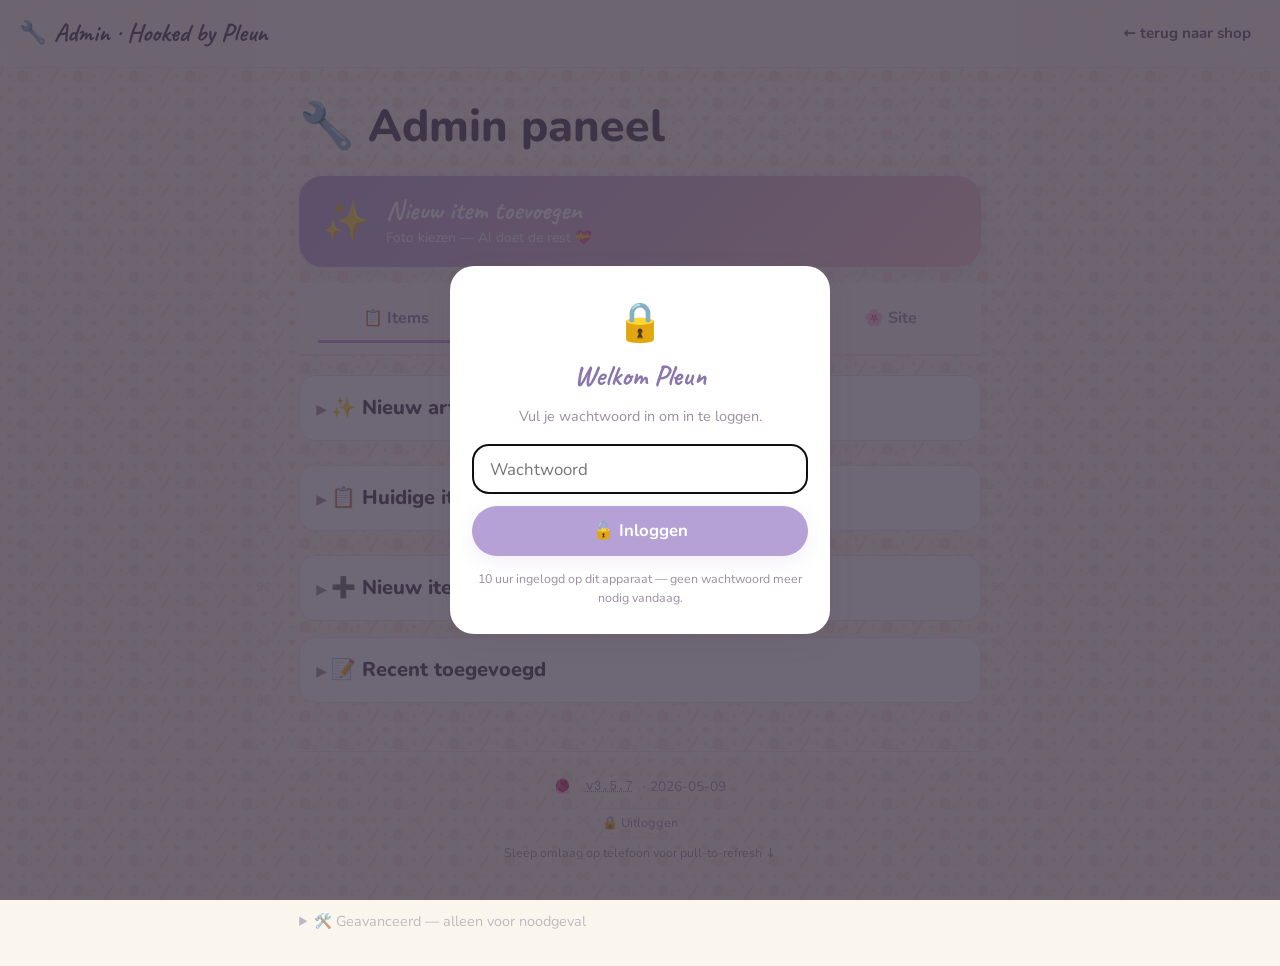
==== commit a26c7ceb: "v3.5.7 — AI fallback chain (Gemini → OpenRouter → Cloudflare AI) Pleun's Gemini-key hit maandelijkse" ====
--- a/admin/index.html
+++ b/admin/index.html
@@ -8,7 +8,7 @@
   <meta http-equiv="Expires" content="0">
   <title>🔧 Admin · Hooked by Pleun</title>
   <link rel="icon" type="image/png" href="../img/branding/app-icon.png">
-  <link rel="stylesheet" href="../css/style.css?v=3.5.6">
+  <link rel="stylesheet" href="../css/style.css?v=3.5.7">
   <link rel="preconnect" href="https://fonts.googleapis.com">
   <link rel="preconnect" href="https://fonts.gstatic.com" crossorigin>
   <link href="https://fonts.googleapis.com/css2?family=Nunito:wght@600;700;800&family=Caveat:wght@500;600;700&display=swap" rel="stylesheet">
@@ -631,6 +631,9 @@
             </div>
             <p style="font-size:0.78rem; color:var(--c-muted); margin:0.2em 0 0.6em; text-align:center">Schakel hier tussen de website-tekst en de WhatsApp-post</p>
           </div>
+
+          <!-- AI-provider banner — toont welke AI gebruikt is (Gemini / OpenRouter / Cloudflare) -->
+          <div id="ai-provider-banner" style="display:none; margin:0.4em 0; padding:0.4em 0.8em; border-radius:var(--r-sm); font-size:0.82rem; text-align:center"></div>
 
           <div class="wiz-panels">
             <!-- Website panel -->
@@ -1244,8 +1247,8 @@
     .bulk-photo-controls input[type="range"] { width: 100%; }
   </style>
 
-  <script src="../js/config.js?v=3.5.6"></script>
-  <script src="../js/sw-register.js?v=3.5.6"></script>
+  <script src="../js/config.js?v=3.5.7"></script>
+  <script src="../js/sw-register.js?v=3.5.7"></script>
   <script>
     const STORAGE_KEY = 'pleun_admin_data_v1';
     let DATA = { categories: [], items: [] };
@@ -2345,6 +2348,23 @@
     function refreshPreviews() {
       document.getElementById('prev-website').innerHTML = renderWebsitePreview(wizState.output?.website);
       document.getElementById('prev-social').innerHTML = renderSocialPreview(wizState.output?.social);
+      // Provider-banner — toont welke AI de tekst gegenereerd heeft
+      const banner = document.getElementById('ai-provider-banner');
+      const meta = wizState.output?._meta;
+      if (banner && meta?.provider) {
+        const isGemini = meta.provider === 'gemini';
+        const isFree = /:free/.test(meta.provider);
+        const bg = isGemini ? 'var(--c-cream)' : (isFree ? '#FFF3D6' : '#FFE6E6');
+        const col = isGemini ? 'var(--c-muted)' : '#8B6E00';
+        banner.style.background = bg;
+        banner.style.color = col;
+        banner.style.display = 'block';
+        banner.innerHTML = isGemini
+          ? `✨ Gegenereerd door <strong>Gemini</strong> (Pleuns standaard-AI)`
+          : `🔄 Gemini was bezet — gegenereerd door <strong>${esc(meta.providerLabel || meta.provider)}</strong>`;
+      } else if (banner) {
+        banner.style.display = 'none';
+      }
     }
 
     // ============================================================
@@ -2451,7 +2471,11 @@
           throw new Error(errText);
         }
         const newOutput = await res.json();
+        // Strip provider-meta uit panel-output; bewaar op wizState-niveau voor banner
+        const newMeta = newOutput._meta;
+        delete newOutput._meta;
         wizState.output[type] = newOutput;
+        if (newMeta) wizState.output._meta = newMeta;
         wizState.approved[type] = false;  // herziene versie moet opnieuw approved worden
         cmtEl.value = '';
         refreshPreviews();
@@ -3126,7 +3150,11 @@
           body: JSON.stringify({ item, instructie: txt }),
         });
         if (!res.ok) throw new Error(await res.text());
-        const { item: updated, notitie } = await res.json();
+        const smartResp = await res.json();
+        const { item: updated, notitie, _meta: smartMeta } = smartResp;
+        if (smartMeta && smartMeta.provider && smartMeta.provider !== 'gemini') {
+          setStatus(`🔄 ${smartMeta.providerLabel || smartMeta.provider} gebruikt (Gemini bezet)`, 'var(--c-muted)');
+        }
 
         // Vervang lokaal
         const idx = DATA.items.findIndex(i => i.id === item.id);
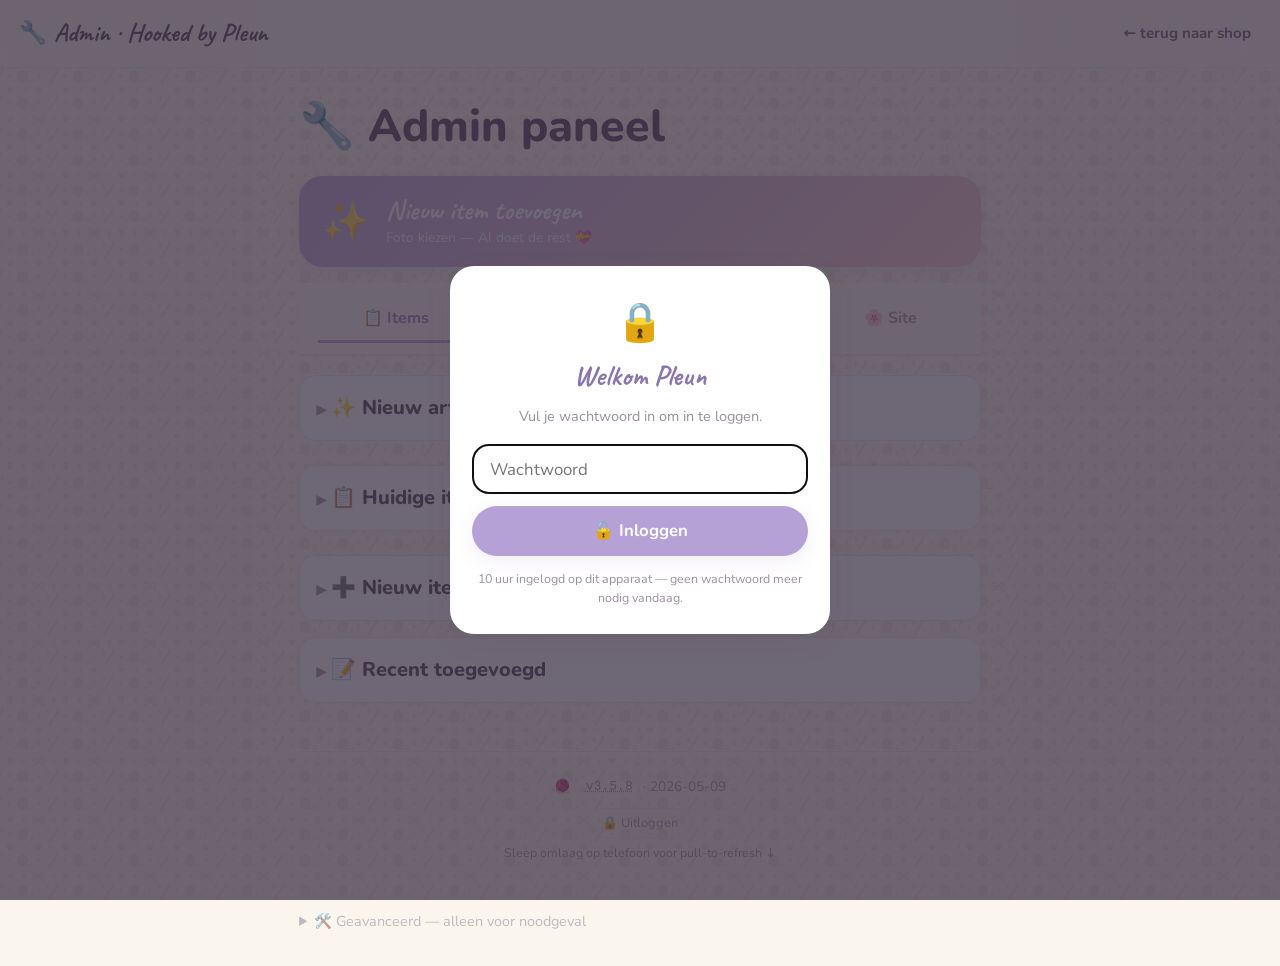
==== commit 24fa7c0f: "v3.5.8 — AI fallback: validate response, skip onvolledige antwoorden Pleun's feedback: bij nieuw ite" ====
--- a/admin/index.html
+++ b/admin/index.html
@@ -8,7 +8,7 @@
   <meta http-equiv="Expires" content="0">
   <title>🔧 Admin · Hooked by Pleun</title>
   <link rel="icon" type="image/png" href="../img/branding/app-icon.png">
-  <link rel="stylesheet" href="../css/style.css?v=3.5.7">
+  <link rel="stylesheet" href="../css/style.css?v=3.5.8">
   <link rel="preconnect" href="https://fonts.googleapis.com">
   <link rel="preconnect" href="https://fonts.gstatic.com" crossorigin>
   <link href="https://fonts.googleapis.com/css2?family=Nunito:wght@600;700;800&family=Caveat:wght@500;600;700&display=swap" rel="stylesheet">
@@ -1247,8 +1247,8 @@
     .bulk-photo-controls input[type="range"] { width: 100%; }
   </style>
 
-  <script src="../js/config.js?v=3.5.7"></script>
-  <script src="../js/sw-register.js?v=3.5.7"></script>
+  <script src="../js/config.js?v=3.5.8"></script>
+  <script src="../js/sw-register.js?v=3.5.8"></script>
   <script>
     const STORAGE_KEY = 'pleun_admin_data_v1';
     let DATA = { categories: [], items: [] };
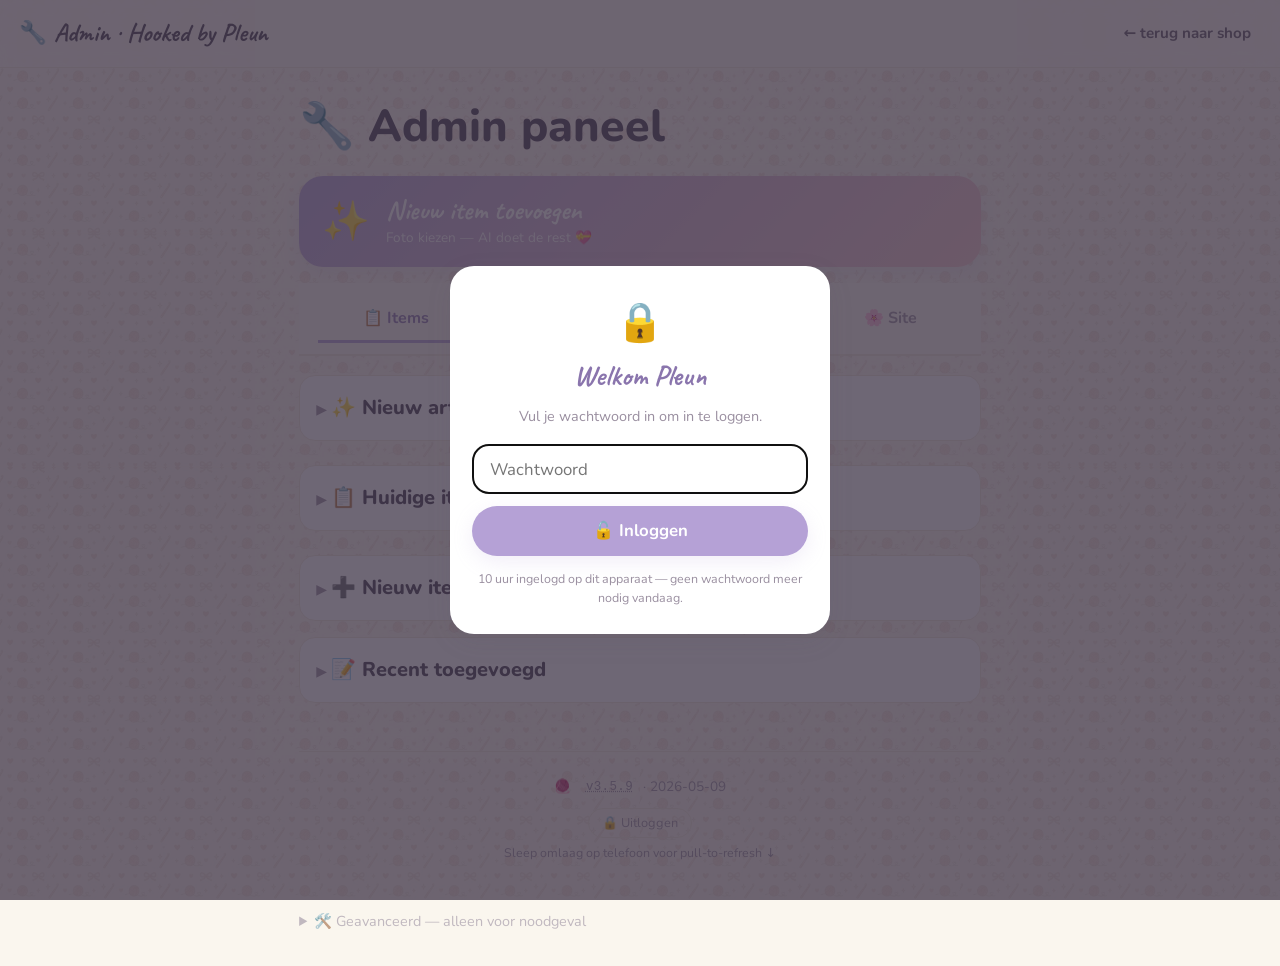
==== commit 8eb5df8c: "v3.5.9 — AI fallback fail-tolerant + actuele modellen ROOT CAUSE van Pleun's "AI werkt niet": OpenRo" ====
--- a/admin/index.html
+++ b/admin/index.html
@@ -8,7 +8,7 @@
   <meta http-equiv="Expires" content="0">
   <title>🔧 Admin · Hooked by Pleun</title>
   <link rel="icon" type="image/png" href="../img/branding/app-icon.png">
-  <link rel="stylesheet" href="../css/style.css?v=3.5.8">
+  <link rel="stylesheet" href="../css/style.css?v=3.5.9">
   <link rel="preconnect" href="https://fonts.googleapis.com">
   <link rel="preconnect" href="https://fonts.gstatic.com" crossorigin>
   <link href="https://fonts.googleapis.com/css2?family=Nunito:wght@600;700;800&family=Caveat:wght@500;600;700&display=swap" rel="stylesheet">
@@ -1247,8 +1247,8 @@
     .bulk-photo-controls input[type="range"] { width: 100%; }
   </style>
 
-  <script src="../js/config.js?v=3.5.8"></script>
-  <script src="../js/sw-register.js?v=3.5.8"></script>
+  <script src="../js/config.js?v=3.5.9"></script>
+  <script src="../js/sw-register.js?v=3.5.9"></script>
   <script>
     const STORAGE_KEY = 'pleun_admin_data_v1';
     let DATA = { categories: [], items: [] };
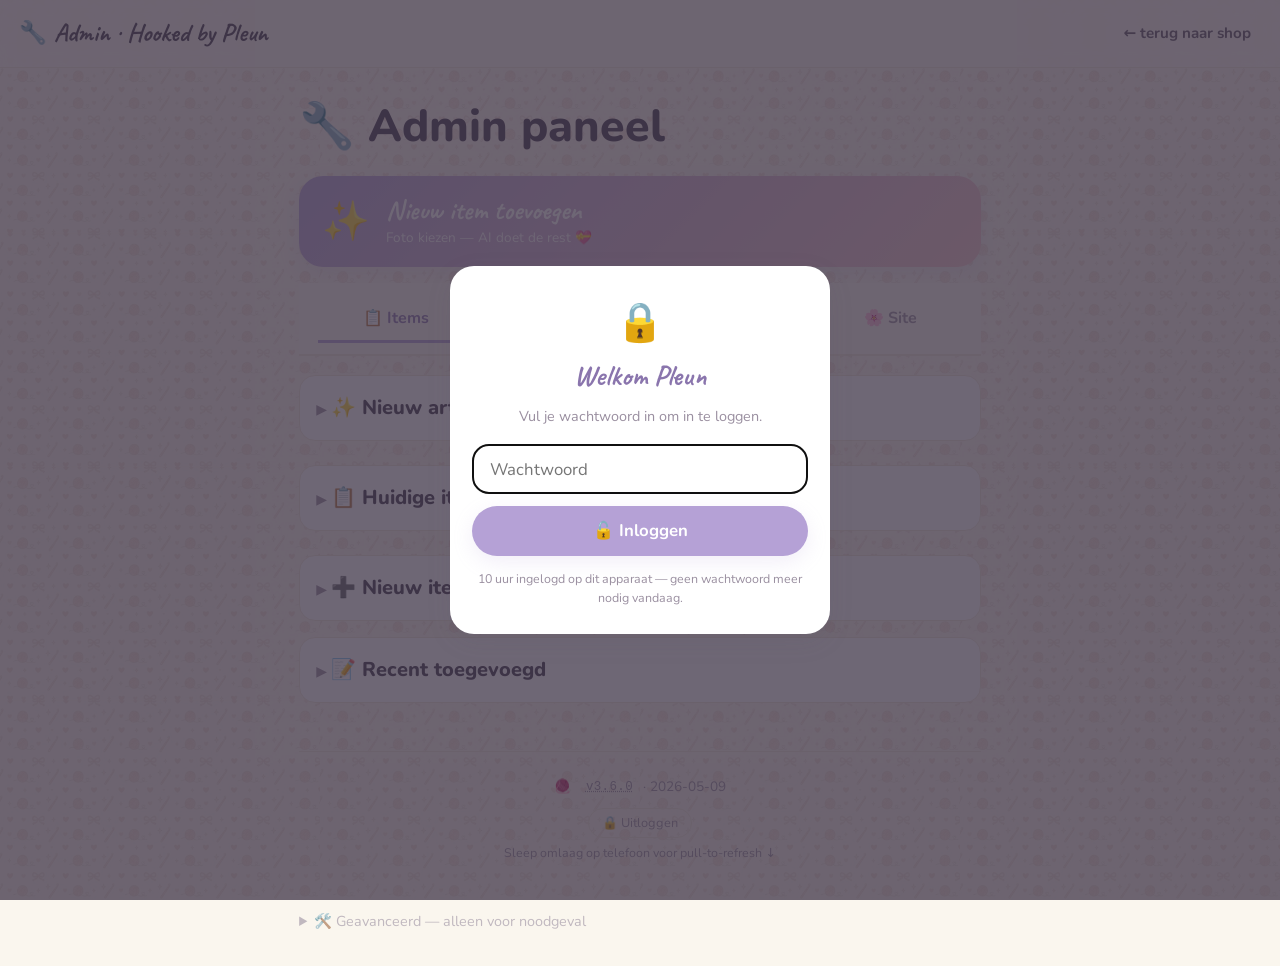
==== commit 67001a4a: "v3.6.0 — Homepage: slimme mix (uitgelicht + nieuwste + populair) Pleun voegde items toe maar de home" ====
--- a/admin/index.html
+++ b/admin/index.html
@@ -8,7 +8,7 @@
   <meta http-equiv="Expires" content="0">
   <title>🔧 Admin · Hooked by Pleun</title>
   <link rel="icon" type="image/png" href="../img/branding/app-icon.png">
-  <link rel="stylesheet" href="../css/style.css?v=3.5.9">
+  <link rel="stylesheet" href="../css/style.css?v=3.6.0">
   <link rel="preconnect" href="https://fonts.googleapis.com">
   <link rel="preconnect" href="https://fonts.gstatic.com" crossorigin>
   <link href="https://fonts.googleapis.com/css2?family=Nunito:wght@600;700;800&family=Caveat:wght@500;600;700&display=swap" rel="stylesheet">
@@ -1247,8 +1247,8 @@
     .bulk-photo-controls input[type="range"] { width: 100%; }
   </style>
 
-  <script src="../js/config.js?v=3.5.9"></script>
-  <script src="../js/sw-register.js?v=3.5.9"></script>
+  <script src="../js/config.js?v=3.6.0"></script>
+  <script src="../js/sw-register.js?v=3.6.0"></script>
   <script>
     const STORAGE_KEY = 'pleun_admin_data_v1';
     let DATA = { categories: [], items: [] };
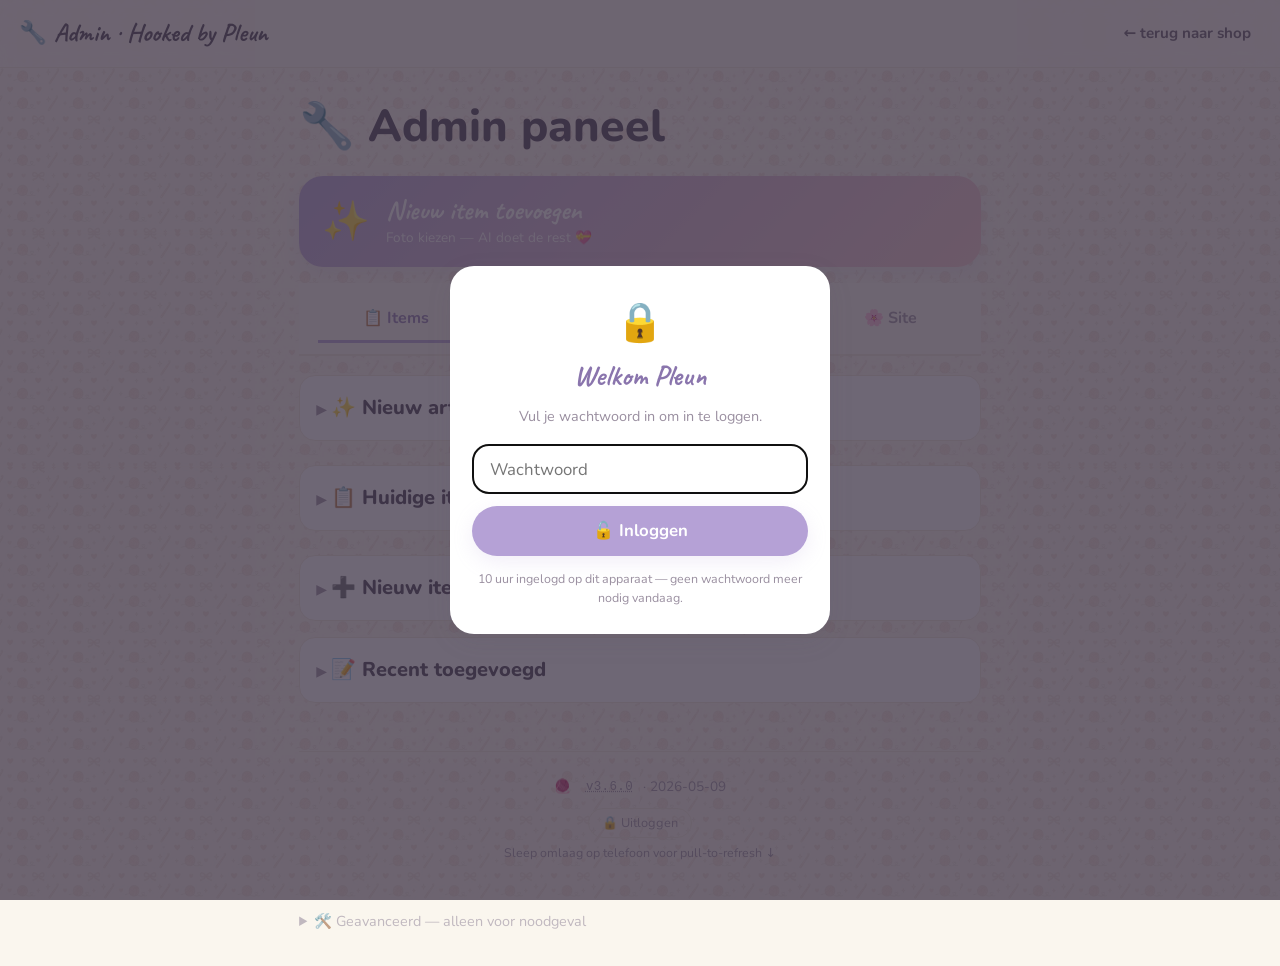
==== commit 9401f5f8: "escape review-velden in admin Co-Authored-By: Claude Opus 5.5 <noreply@anthropic.com>" ====
--- a/admin/index.html
+++ b/admin/index.html
@@ -4360,14 +4360,15 @@
         }
         container.innerHTML = reviews.map(r => {
           const sterren = '★'.repeat(r.rating || 5) + '☆'.repeat(5 - (r.rating || 5));
+          const esc = escapeHtmlAdmin;
           return `
-          <div class="rv-admin-kaart ${r.status}" id="rv-${r.id}">
+          <div class="rv-admin-kaart ${esc(r.status)}" id="rv-${esc(r.id)}">
             <div class="rv-admin-meta">
-              <strong>${r.naam || 'Anoniem'}</strong> · ${sterren} · ${r.datum || ''}
-              · <a href="../product.html?id=${encodeURIComponent(r.productId)}" target="_blank">${r.productNaam || r.productId}</a>
-              · <em style="text-transform:uppercase;font-size:0.78rem">${r.status}</em>
+              <strong>${esc(r.naam || 'Anoniem')}</strong> · ${sterren} · ${esc(r.datum || '')}
+              · <a href="../product.html?id=${encodeURIComponent(r.productId)}" target="_blank">${esc(r.productNaam || r.productId)}</a>
+              · <em style="text-transform:uppercase;font-size:0.78rem">${esc(r.status)}</em>
             </div>
-            <p class="rv-admin-tekst">"${r.tekst}"</p>
+            <p class="rv-admin-tekst">"${esc(r.tekst)}"</p>
             <div class="rv-admin-actions">
               ${r.status !== 'approved' ? `<button class="btn-approve" onclick="modereerReview('${r.id}','approve')">✅ Goedkeuren</button>` : ''}
               ${r.status !== 'rejected' ? `<button class="btn-reject"  onclick="modereerReview('${r.id}','reject')">🗑 Afwijzen</button>` : ''}
@@ -4377,7 +4378,7 @@
           </div>`;
         }).join('');
       } catch (e) {
-        container.innerHTML = `<p style="color:var(--c-muted)">Reviews laden mislukt: ${e.message}</p>`;
+        container.innerHTML = `<p style="color:var(--c-muted)">Reviews laden mislukt: ${escapeHtmlAdmin(e.message)}</p>`;
       }
     }
 
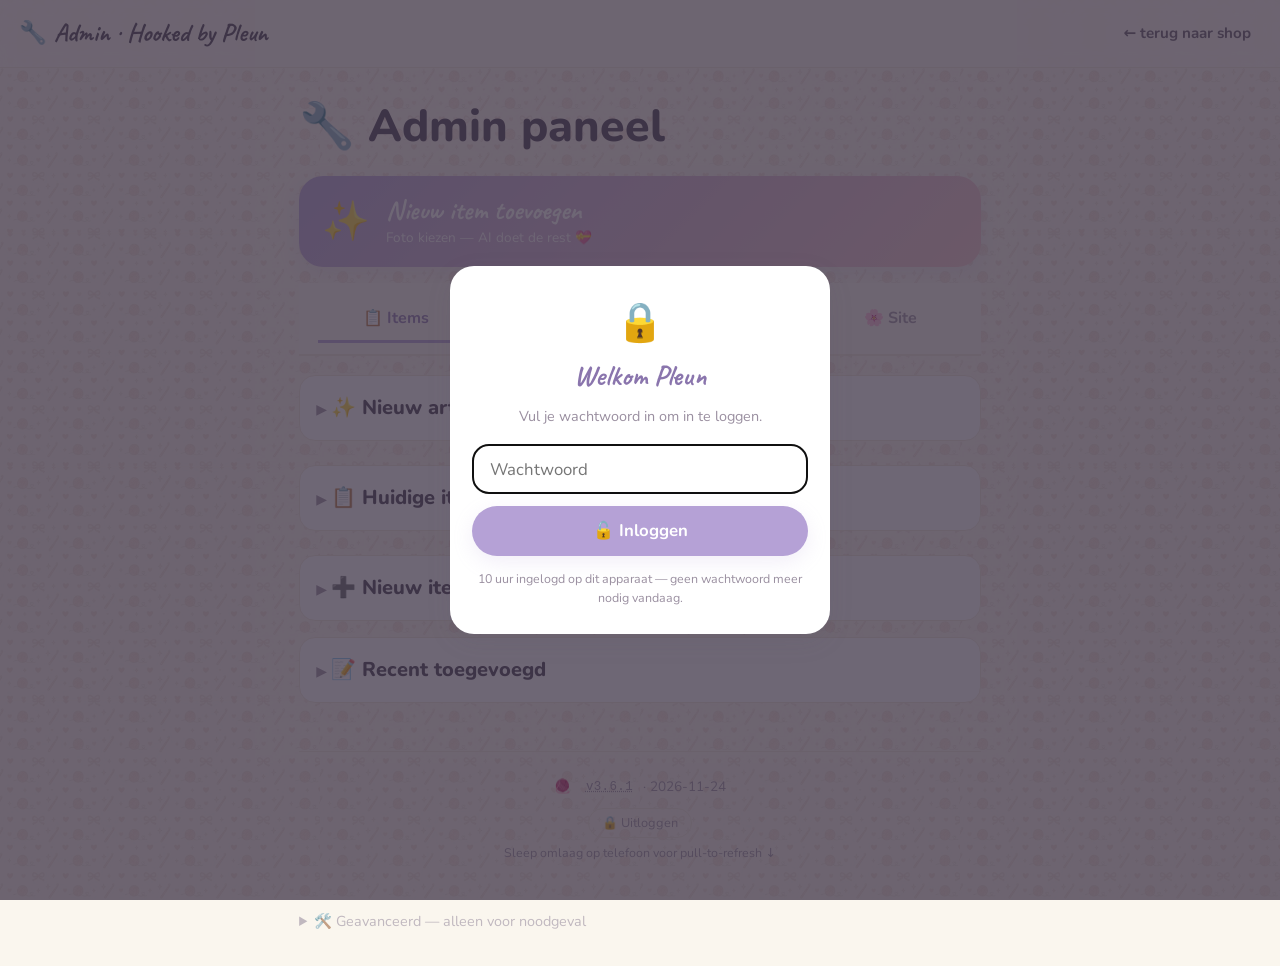
==== commit e130646d: "v3.6.1 — onderhoud: bump-script + reload-guard, review-stat, lichtere precache, dode homepagefoto we" ====
--- a/admin/index.html
+++ b/admin/index.html
@@ -8,7 +8,7 @@
   <meta http-equiv="Expires" content="0">
   <title>🔧 Admin · Hooked by Pleun</title>
   <link rel="icon" type="image/png" href="../img/branding/app-icon.png">
-  <link rel="stylesheet" href="../css/style.css?v=3.6.0">
+  <link rel="stylesheet" href="../css/style.css?v=3.6.1">
   <link rel="preconnect" href="https://fonts.googleapis.com">
   <link rel="preconnect" href="https://fonts.gstatic.com" crossorigin>
   <link href="https://fonts.googleapis.com/css2?family=Nunito:wght@600;700;800&family=Caveat:wght@500;600;700&display=swap" rel="stylesheet">
@@ -1247,8 +1247,8 @@
     .bulk-photo-controls input[type="range"] { width: 100%; }
   </style>
 
-  <script src="../js/config.js?v=3.6.0"></script>
-  <script src="../js/sw-register.js?v=3.6.0"></script>
+  <script src="../js/config.js?v=3.6.1"></script>
+  <script src="../js/sw-register.js?v=3.6.1"></script>
   <script>
     const STORAGE_KEY = 'pleun_admin_data_v1';
     let DATA = { categories: [], items: [] };
@@ -3764,7 +3764,10 @@
       if (p.length > 1 && p.endsWith('/')) p = p.slice(0, -1);
       if (p.startsWith('/product.html')) {
         const m = p.match(/id=([^&]+)/);
-        return m ? `item "${decodeURIComponent(m[1])}"` : 'product-pagina';
+        if (!m) return 'product-pagina';
+        let id = m[1];
+        try { id = decodeURIComponent(id); } catch { /* kapotte %-code: toon rauw */ }
+        return `item "${id}"`;
       }
       const noQ = p.split('?')[0];
       if (noQ === '/' || noQ === '/index.html') return 'homepage';
--- a/css/style.css
+++ b/css/style.css
@@ -512,7 +512,8 @@
   box-shadow: var(--shadow-soft);
 }
 @media (min-width: 720px) {
-  .verhaal-blok { grid-template-columns: 1fr 1.2fr; align-items: center; }
+  /* 2 kolommen alleen als er een foto in het blok staat (v3.6.1) */
+  .verhaal-blok:has(.verhaal-foto) { grid-template-columns: 1fr 1.2fr; align-items: center; }
 }
 .verhaal-foto {
   position: relative;
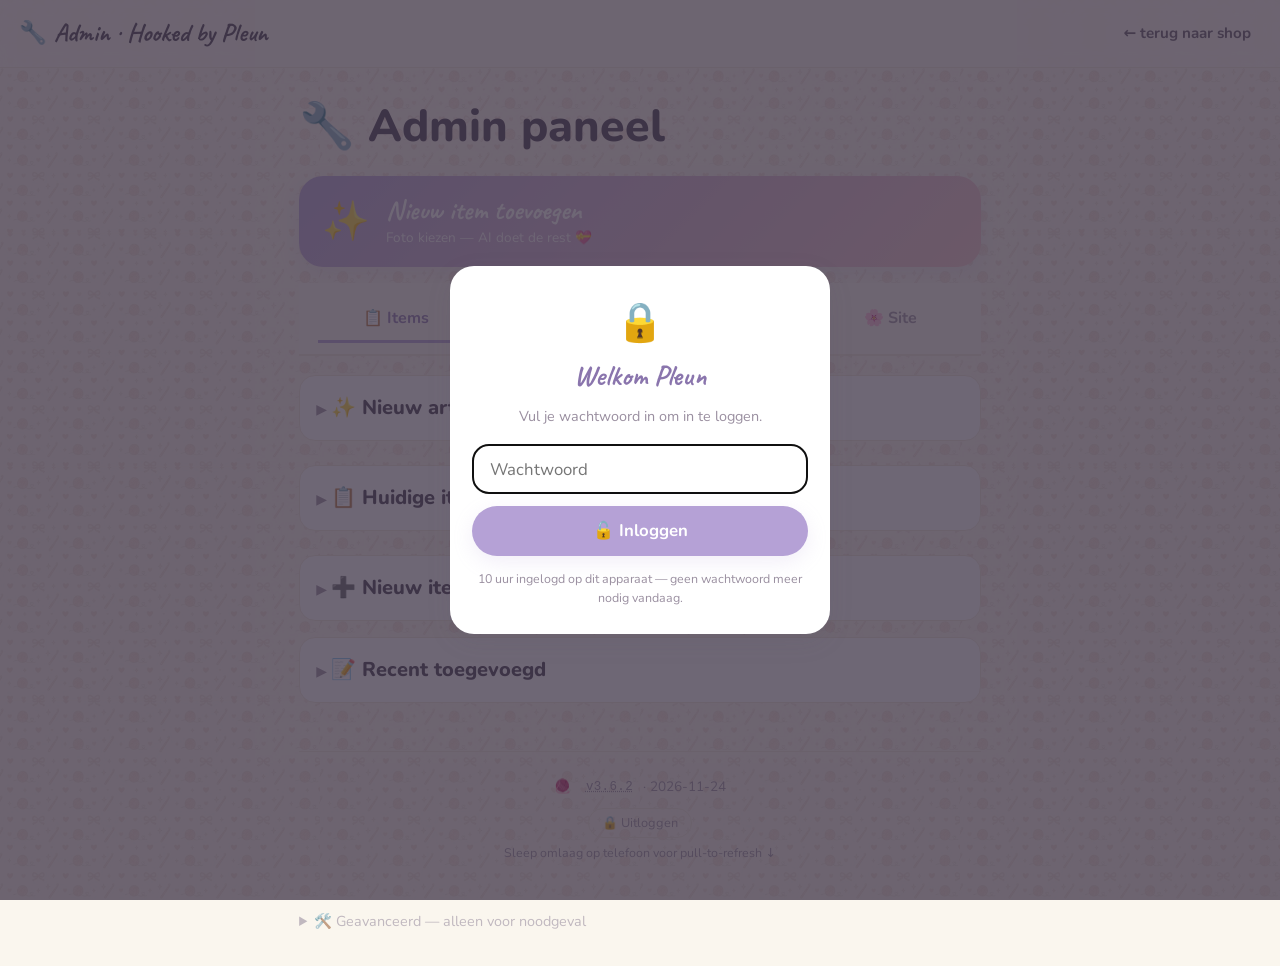
==== commit 6d753933: "v3.6.2 — teksten bijgewerkt, nieuw-label 30 dagen, rustiger eerste bezoek - "Nieuw 🌸" alleen de eers" ====
--- a/admin/index.html
+++ b/admin/index.html
@@ -8,7 +8,7 @@
   <meta http-equiv="Expires" content="0">
   <title>🔧 Admin · Hooked by Pleun</title>
   <link rel="icon" type="image/png" href="../img/branding/app-icon.png">
-  <link rel="stylesheet" href="../css/style.css?v=3.6.1">
+  <link rel="stylesheet" href="../css/style.css?v=3.6.2">
   <link rel="preconnect" href="https://fonts.googleapis.com">
   <link rel="preconnect" href="https://fonts.gstatic.com" crossorigin>
   <link href="https://fonts.googleapis.com/css2?family=Nunito:wght@600;700;800&family=Caveat:wght@500;600;700&display=swap" rel="stylesheet">
@@ -848,7 +848,7 @@
       </div>
       <div class="veld">
         <label><input type="checkbox" id="f-uitgelicht"> Uitgelicht (op homepage tonen)</label>
-        <label><input type="checkbox" id="f-nieuw"> Nieuw (label "Nieuw 🌸")</label>
+        <label><input type="checkbox" id="f-nieuw"> Nieuw (label "Nieuw 🌸", de eerste 30 dagen)</label>
       </div>
       <div class="bestel-acties">
         <button type="submit" class="btn full">💾 Bewaren</button>
@@ -1247,8 +1247,8 @@
     .bulk-photo-controls input[type="range"] { width: 100%; }
   </style>
 
-  <script src="../js/config.js?v=3.6.1"></script>
-  <script src="../js/sw-register.js?v=3.6.1"></script>
+  <script src="../js/config.js?v=3.6.2"></script>
+  <script src="../js/sw-register.js?v=3.6.2"></script>
   <script>
     const STORAGE_KEY = 'pleun_admin_data_v1';
     let DATA = { categories: [], items: [] };
